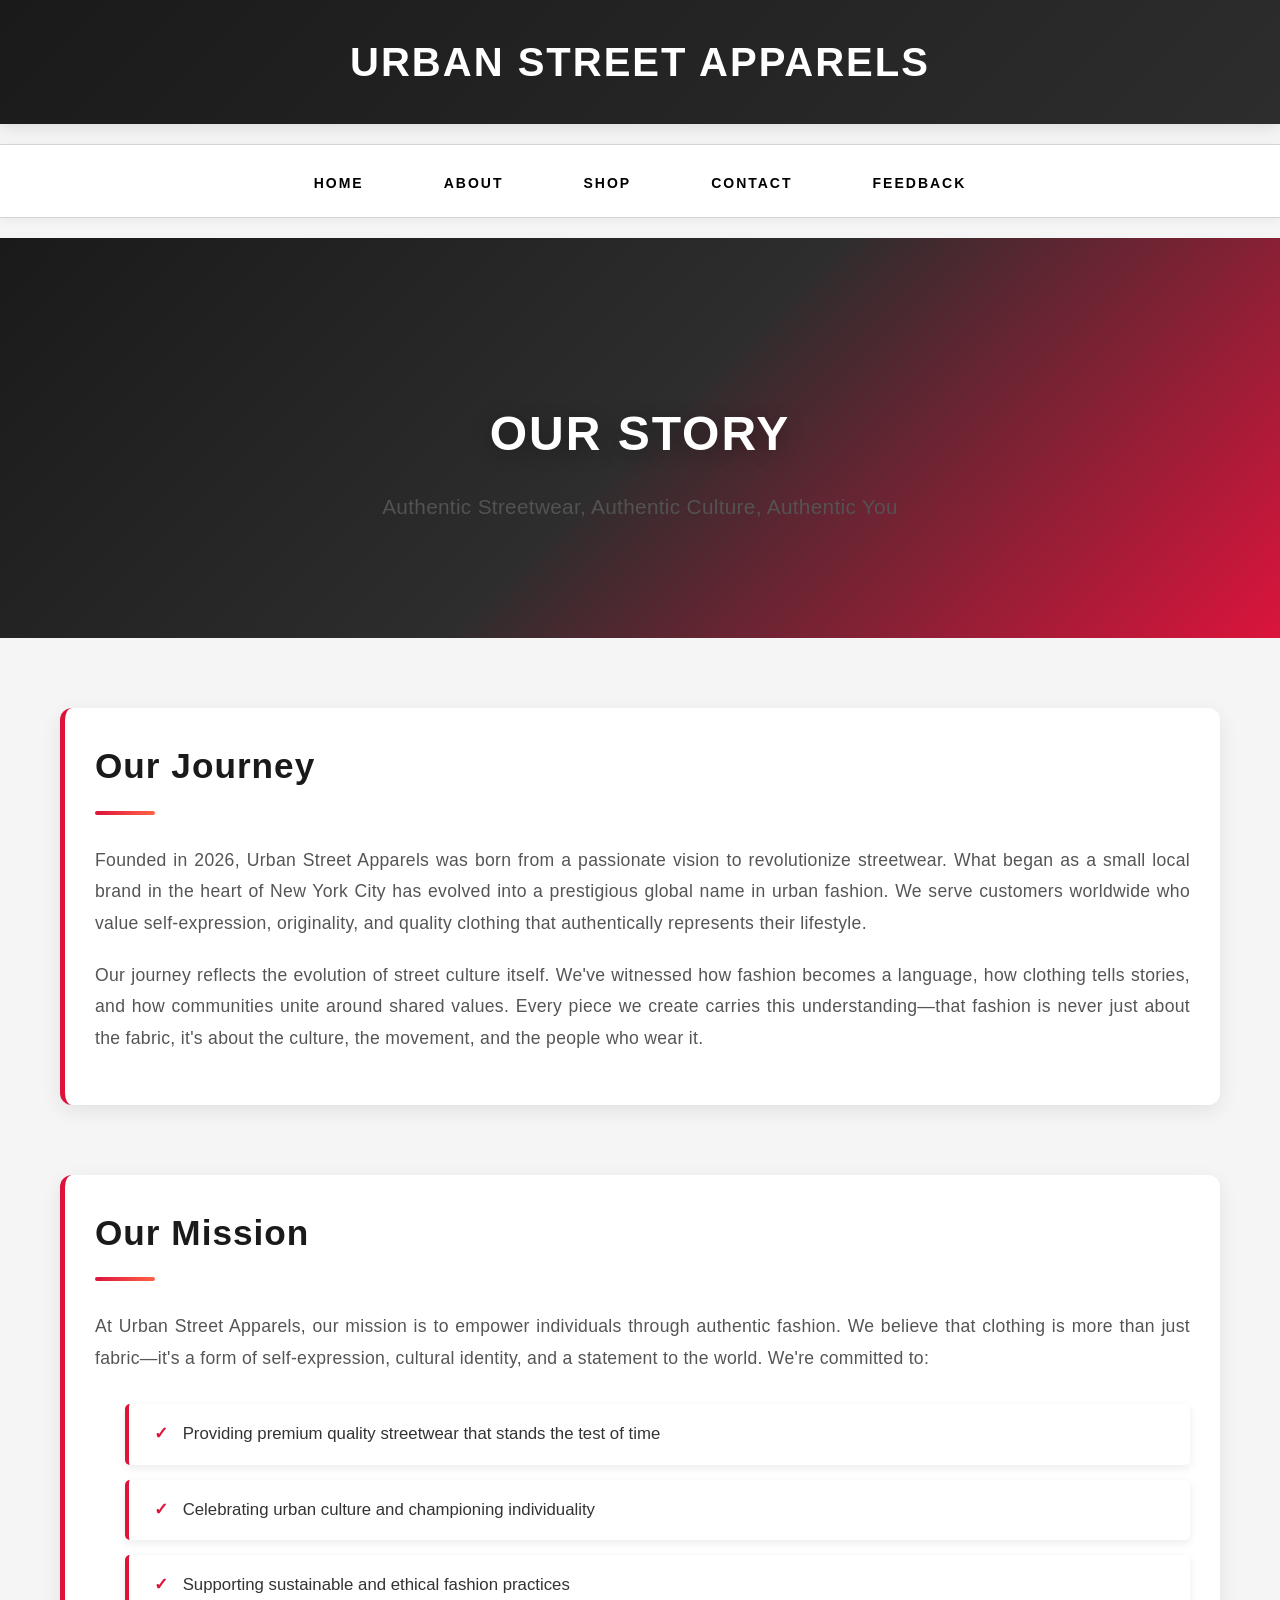
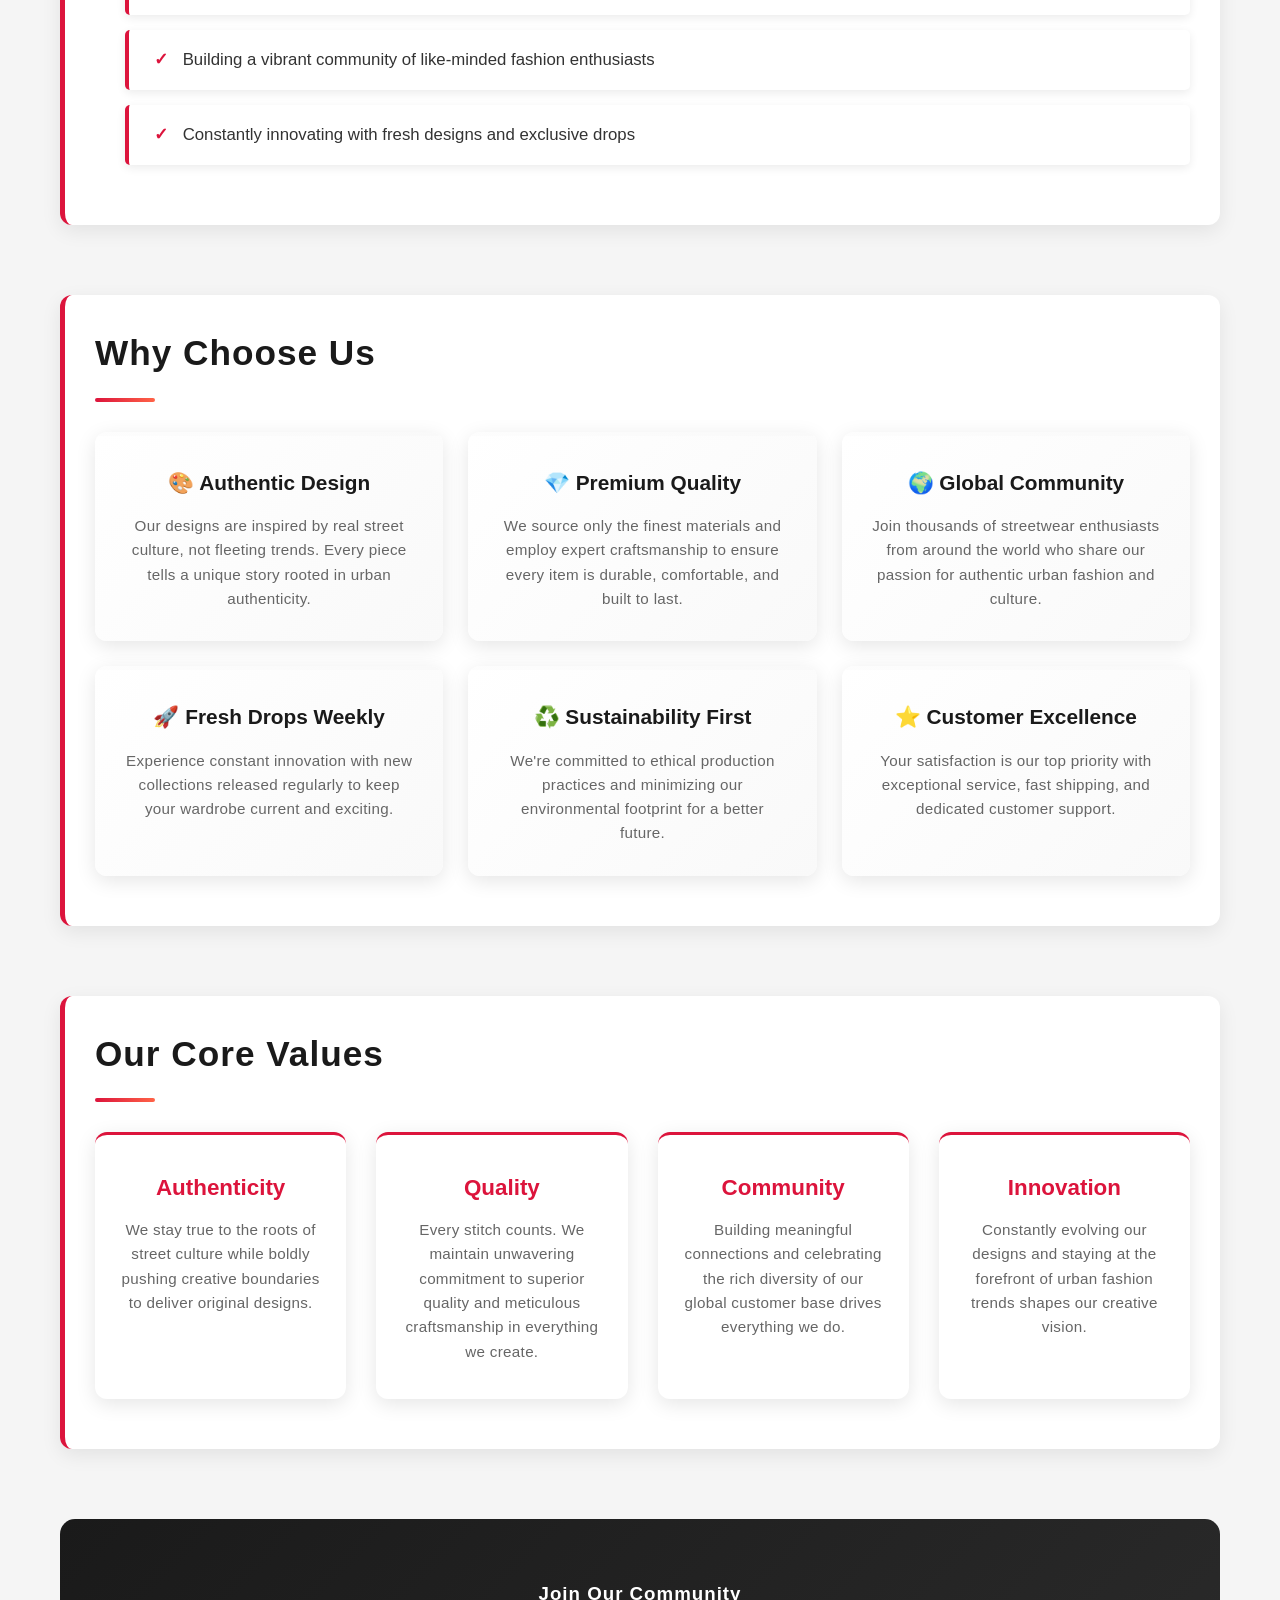
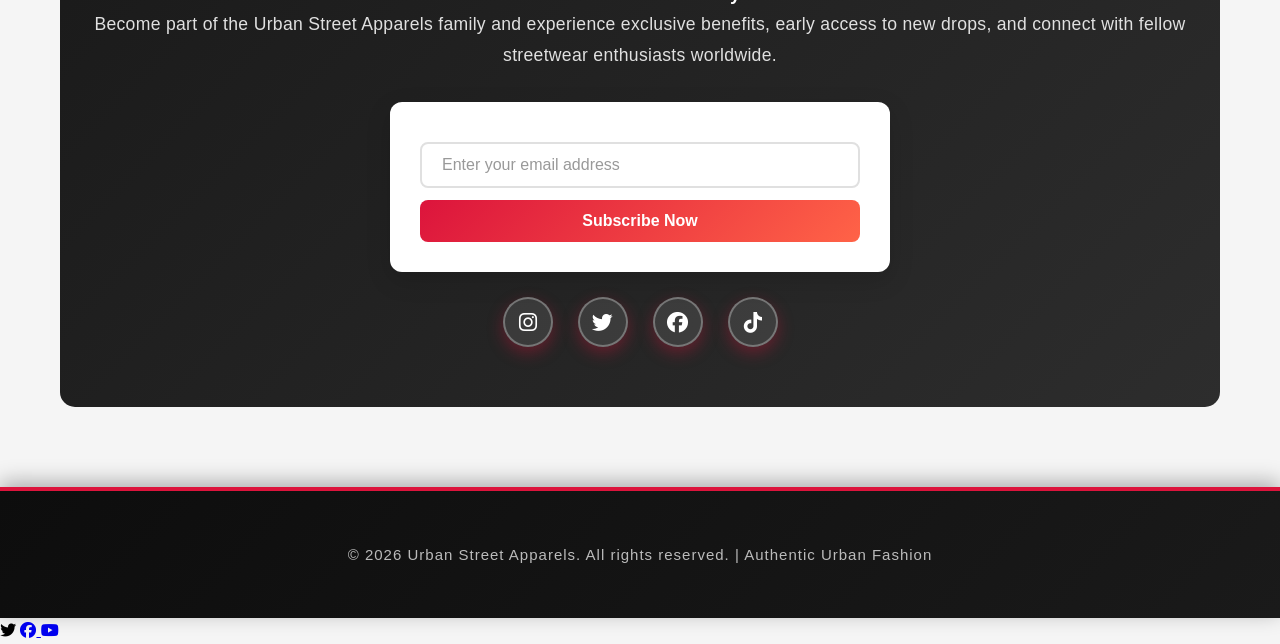
==== about.html @ 316df754 "Update website files" ====
<!DOCTYPE html>
<html>
  <head>
    <meta charset="UTF-8">
    <meta name="viewport" content="width=device-width, initial-scale=1.0">
    <title>About Urban Street Apparels | Our Story & Mission</title>
    <link rel="stylesheet" href="style.css">
    <link rel="stylesheet" href="https://cdnjs.cloudflare.com/ajax/libs/font-awesome/6.4.0/css/all.min.css">
    <link href="https://fonts.googleapis.com/css2?family=Poppins:wght@300;400;600;700;800;900&display=swap" rel="stylesheet">
    <style>
      /* About Page Specific Styles */
      .about-hero {
        background: linear-gradient(135deg, #1a1a1a 0%, #2d2d2d 50%, #dc143c 100%);
        color: white;
        padding: 80px 20px;
        text-align: center;
        min-height: 400px;
        display: flex;
        align-items: center;
        justify-content: center;
      }

      .about-hero h2 {
        font-size: 3em;
        font-weight: 900;
        letter-spacing: 2px;
        margin-bottom: 15px;
        text-shadow: 0 4px 20px rgba(0, 0, 0, 0.3);
      }

      .about-hero p {
        font-size: 1.3em;
        opacity: 0.95;
        max-width: 600px;
        margin: 0 auto;
        font-weight: 300;
      }

      .about-container {
        max-width: 1200px;
        margin: 0 auto;
        padding: 0 20px;
      }

      .about-section {
        margin: 70px 0;
      }

      .about-section h3 {
        font-size: 2.2em;
        font-weight: 800;
        color: #1a1a1a;
        margin-bottom: 30px;
        position: relative;
        padding-bottom: 20px;
      }

      .about-section h3::after {
        content: '';
        position: absolute;
        bottom: 0;
        left: 0;
        width: 60px;
        height: 4px;
        background: linear-gradient(90deg, #dc143c, #ff6347);
        border-radius: 2px;
      }

      .about-section > p {
        font-size: 1.1em;
        color: #555;
        line-height: 1.8;
        margin-bottom: 20px;
        text-align: justify;
      }

      .mission-list {
        list-style: none;
        padding: 0;
        margin: 30px 0;
      }

      .mission-list li {
        background: white;
        padding: 15px 25px;
        margin-bottom: 15px;
        border-left: 4px solid #dc143c;
        border-radius: 5px;
        font-size: 1.05em;
        color: #333;
        box-shadow: 0 3px 10px rgba(0, 0, 0, 0.08);
        transition: all 0.3s ease;
      }

      .mission-list li:hover {
        transform: translateX(10px);
        box-shadow: 0 5px 15px rgba(220, 20, 60, 0.2);
      }

      .mission-list li::before {
        content: '✓ ';
        color: #dc143c;
        font-weight: 800;
        margin-right: 10px;
      }

      .why-choose-grid {
        display: grid;
        grid-template-columns: repeat(auto-fit, minmax(300px, 1fr));
        gap: 25px;
        margin-top: 30px;
      }

      .why-choose-item {
        background: linear-gradient(135deg, #ffffff, #f9f9f9);
        padding: 30px;
        border-radius: 12px;
        box-shadow: 0 5px 20px rgba(0, 0, 0, 0.1);
        text-align: center;
        transition: all 0.3s ease;
        border-top: 4px solid transparent;
      }

      .why-choose-item:hover {
        transform: translateY(-8px);
        box-shadow: 0 12px 30px rgba(220, 20, 60, 0.2);
        border-top-color: #dc143c;
      }

      .why-choose-item h4 {
        font-size: 1.3em;
        color: #1a1a1a;
        margin-bottom: 15px;
        font-weight: 700;
      }

      .why-choose-item p {
        color: #666;
        font-size: 0.95em;
        line-height: 1.6;
      }

      .values-container {
        display: grid;
        grid-template-columns: repeat(auto-fit, minmax(250px, 1fr));
        gap: 30px;
        margin-top: 30px;
      }

      .value-item {
        background: white;
        padding: 35px 25px;
        border-radius: 12px;
        box-shadow: 0 5px 20px rgba(0, 0, 0, 0.1);
        text-align: center;
        transition: all 0.3s ease;
        position: relative;
        overflow: hidden;
      }

      .value-item::before {
        content: '';
        position: absolute;
        top: 0;
        left: 0;
        right: 0;
        height: 4px;
        background: linear-gradient(90deg, #dc143c, #ff6347);
        transform: translateX(-100%);
        transition: transform 0.3s ease;
      }

      .value-item:hover::before {
        transform: translateX(0);
      }

      .value-item:hover {
        transform: translateY(-5px);
        box-shadow: 0 10px 30px rgba(220, 20, 60, 0.15);
      }

      .value-item h4 {
        font-size: 1.4em;
        color: #dc143c;
        margin-bottom: 12px;
        font-weight: 800;
      }

      .value-item p {
        color: #666;
        font-size: 0.95em;
        line-height: 1.6;
      }

      .community-section {
        background: linear-gradient(135deg, #1a1a1a 0%, #2d2d2d 100%);
        color: white;
        padding: 60px 30px;
        border-radius: 15px;
        text-align: center;
        margin-top: 60px;
      }

      .community-section h3 {
        color: white;
        border-bottom: none;
        padding-bottom: 0;
      }

      .community-section h3::after {
        background: linear-gradient(90deg, #ff6347, #dc143c);
      }

      .community-section p {
        color: #e0e0e0;
        font-size: 1.1em;
        margin-bottom: 30px;
      }

      .social-icons {
        display: flex;
        justify-content: center;
        gap: 25px;
        flex-wrap: wrap;
      }

      .social-icons a {
        width: 50px;
        height: 50px;
        background: rgba(255, 255, 255, 0.1);
        border: 2px solid rgba(255, 255, 255, 0.3);
        border-radius: 50%;
        display: flex;
        align-items: center;
        justify-content: center;
        color: white;
        font-size: 1.3em;
        transition: all 0.3s ease;
      }

      .social-icons a:hover {
        background: #dc143c;
        border-color: #dc143c;
        transform: translateY(-5px);
        box-shadow: 0 8px 20px rgba(220, 20, 60, 0.4);
      }

      .newsletter-box {
        background: white;
        padding: 30px;
        border-radius: 12px;
        max-width: 500px;
        margin: 30px auto 0;
        box-shadow: 0 8px 25px rgba(0, 0, 0, 0.15);
      }

      .newsletter-box input {
        width: 100%;
        padding: 12px 20px;
        border: 2px solid #e0e0e0;
        border-radius: 8px;
        font-size: 1em;
        margin-bottom: 12px;
        transition: all 0.3s ease;
      }

      .newsletter-box input:focus {
        outline: none;
        border-color: #dc143c;
        box-shadow: 0 0 10px rgba(220, 20, 60, 0.2);
      }

      .newsletter-box button {
        width: 100%;
        background: linear-gradient(135deg, #dc143c, #ff6347);
        color: white;
        padding: 12px 20px;
        border: none;
        border-radius: 8px;
        font-weight: 700;
        cursor: pointer;
        transition: all 0.3s ease;
        font-size: 1em;
      }

      .newsletter-box button:hover {
        transform: translateY(-2px);
        box-shadow: 0 6px 15px rgba(220, 20, 60, 0.3);
      }

      @media (max-width: 768px) {
        .about-hero h2 {
          font-size: 2em;
        }

        .about-section h3 {
          font-size: 1.6em;
        }

        .why-choose-grid {
          grid-template-columns: 1fr;
        }

        .values-container {
          grid-template-columns: 1fr;
        }
      }
    </style>
  </head>
  <body> 
    <h1 class="logo">URBAN STREET APPARELS</h1>
    <nav>
      <a href="index.html">Home</a>
      <a href="about.html">About</a>
      <a href="shop.html">Shop</a>
      <a href="contact.html">Contact</a>
      <a href="feedback.html">Feedback</a>
    </nav>
  
    <!-- Hero Section -->
    <div class="about-hero">
      <div>
        <h2>OUR STORY</h2>
        <p>Authentic Streetwear, Authentic Culture, Authentic You</p>
      </div>
    </div>

    <div class="about-container">
      
      <!-- Story Section -->
      <div class="about-section">
        <h3>Our Journey</h3>
        <p>Founded in 2026, Urban Street Apparels was born from a passionate vision to revolutionize streetwear. What began as a small local brand in the heart of New York City has evolved into a prestigious global name in urban fashion. We serve customers worldwide who value self-expression, originality, and quality clothing that authentically represents their lifestyle.</p>
        <p>Our journey reflects the evolution of street culture itself. We've witnessed how fashion becomes a language, how clothing tells stories, and how communities unite around shared values. Every piece we create carries this understanding—that fashion is never just about the fabric, it's about the culture, the movement, and the people who wear it.</p>
      </div>

      <!-- Mission Section -->
      <div class="about-section">
        <h3>Our Mission</h3>
        <p>At Urban Street Apparels, our mission is to empower individuals through authentic fashion. We believe that clothing is more than just fabric—it's a form of self-expression, cultural identity, and a statement to the world. We're committed to:</p>
        <ul class="mission-list">
          <li>Providing premium quality streetwear that stands the test of time</li>
          <li>Celebrating urban culture and championing individuality</li>
          <li>Supporting sustainable and ethical fashion practices</li>
          <li>Building a vibrant community of like-minded fashion enthusiasts</li>
          <li>Constantly innovating with fresh designs and exclusive drops</li>
        </ul>
      </div>

      <!-- Why Choose Us Section -->
      <div class="about-section">
        <h3>Why Choose Us</h3>
        <div class="why-choose-grid">
          <div class="why-choose-item">
            <h4>🎨 Authentic Design</h4>
            <p>Our designs are inspired by real street culture, not fleeting trends. Every piece tells a unique story rooted in urban authenticity.</p>
          </div>
          <div class="why-choose-item">
            <h4>💎 Premium Quality</h4>
            <p>We source only the finest materials and employ expert craftsmanship to ensure every item is durable, comfortable, and built to last.</p>
          </div>
          <div class="why-choose-item">
            <h4>🌍 Global Community</h4>
            <p>Join thousands of streetwear enthusiasts from around the world who share our passion for authentic urban fashion and culture.</p>
          </div>
          <div class="why-choose-item">
            <h4>🚀 Fresh Drops Weekly</h4>
            <p>Experience constant innovation with new collections released regularly to keep your wardrobe current and exciting.</p>
          </div>
          <div class="why-choose-item">
            <h4>♻️ Sustainability First</h4>
            <p>We're committed to ethical production practices and minimizing our environmental footprint for a better future.</p>
          </div>
          <div class="why-choose-item">
            <h4>⭐ Customer Excellence</h4>
            <p>Your satisfaction is our top priority with exceptional service, fast shipping, and dedicated customer support.</p>
          </div>
        </div>
      </div>

      <!-- Values Section -->
      <div class="about-section">
        <h3>Our Core Values</h3>
        <div class="values-container">
          <div class="value-item">
            <h4>Authenticity</h4>
            <p>We stay true to the roots of street culture while boldly pushing creative boundaries to deliver original designs.</p>
          </div>
          <div class="value-item">
            <h4>Quality</h4>
            <p>Every stitch counts. We maintain unwavering commitment to superior quality and meticulous craftsmanship in everything we create.</p>
          </div>
          <div class="value-item">
            <h4>Community</h4>
            <p>Building meaningful connections and celebrating the rich diversity of our global customer base drives everything we do.</p>
          </div>
          <div class="value-item">
            <h4>Innovation</h4>
            <p>Constantly evolving our designs and staying at the forefront of urban fashion trends shapes our creative vision.</p>
          </div>
        </div>
      </div>

      <!-- Community Section -->
      <div class="community-section">
        <h3>Join Our Community</h3>
        <p>Become part of the Urban Street Apparels family and experience exclusive benefits, early access to new drops, and connect with fellow streetwear enthusiasts worldwide.</p>
        
        <div class="newsletter-box">
          <input type="email" placeholder="Enter your email address" required>
          <button type="submit">Subscribe Now</button>
        </div>

        <div class="social-icons">
          <a href="https://www.instagram.com/urbanstreetapparels_bw" target="_blank" title="Instagram">
            <i class="fab fa-instagram"></i>
          </a>
          <a href="https://www.twitter.com/urbanstreetapparels_bw" target="_blank" title="Twitter">
            <i class="fab fa-twitter"></i>
          </a>
          <a href="https://www.facebook.com/urbanstreetapparels_bw" target="_blank" title="Facebook">
            <i class="fab fa-facebook"></i>
          </a>
          <a href="https://www.tiktok.com/@urbanstreetapparels_bw" target="_blank" title="TikTok">
            <i class="fab fa-tiktok"></i>
          </a>
        </div>
      </div>

    </div>

    <footer>
      <p>&copy; 2026 Urban Street Apparels. All rights reserved. | Authentic Urban Fashion</p>
    </footer>
  </body>
          <i class="fab fa-twitter"></i>
        </a>
        <a href="https://www.facebook.com/urbanstreetapparels.bw" target="_blank" title="Facebook">
          <i class="fab fa-facebook"></i>
        </a>
        <a href="https://www.youtube.com/@urbanstreetapparels" target="_blank" title="YouTube">
          <i class="fab fa-youtube"></i>
        </a>
      </div>
    </div>
  </div>

  </body>  
</html>
---- style.css ----
/* ==================== GLOBAL STYLES ==================== */
* {
    margin: 0;
    padding: 0;
    box-sizing: border-box;
}

html {
    scroll-behavior: smooth;
}

:root {
    --primary-color: #1a1a1a;
    --accent-color: #dc143c;
    --accent-light: #ff6347;
    --text-color: #333;
    --light-bg: #f9f9f9;
    --border-color: #e0e0e0;
}

body {
    font-family: 'Poppins', 'Segoe UI', Tahoma, Geneva, Verdana, sans-serif;
    margin: 0;
    padding: 0;
    background: var(--light-bg);
    color: var(--text-color);
    line-height: 1.6;
}

/* ==================== HEADER & NAVIGATION ==================== */
h1.logo {
    background: linear-gradient(135deg, #1a1a1a, #2d2d2d);
    color: white;
    padding: 30px 20px;
    margin: 0;
    font-size: 2.5em;
    font-weight: 800;
    letter-spacing: 2px;
    text-align: center;
    box-shadow: 0 4px 15px rgba(0, 0, 0, 0.1);
}

h1.logo span.top-line,
h1.logo span.bottom-line {
    display: block;
    line-height: 1.2;
}

nav {
    background: white;
    padding: 15px 0;
    position: sticky;
    top: 0;
    z-index: 100;
    box-shadow: 0 2px 10px rgba(0, 0, 0, 0.08);
    display: flex;
    justify-content: center;
    flex-wrap: wrap;
    gap: 0;
}

nav a {
    padding: 12px 20px;
    text-decoration: none;
    color: var(--text-color);
    font-weight: 600;
    transition: all 0.3s ease;
    border-bottom: 3px solid transparent;
    font-size: 0.95em;
}

nav a:hover {
    color: var(--accent-color);
    border-bottom: 3px solid var(--accent-color);
}

/* ==================== HERO SECTION ==================== */
section.hero {
    background: linear-gradient(135deg, #1a1a1a 0%, #2d2d2d 50%, #dc143c 100%);
    color: white;
    padding: 100px 20px;
    text-align: center;
    min-height: 500px;
    display: flex;
    align-items: center;
    justify-content: center;
}

.hero-content {
    max-width: 800px;
}

.hero-title {
    font-size: 3.5em;
    font-weight: 900;
    margin-bottom: 20px;
    text-shadow: 0 4px 20px rgba(0, 0, 0, 0.3);
    letter-spacing: 1px;
}

.hero-subtitle {
    font-size: 1.5em;
    margin-bottom: 40px;
    opacity: 0.95;
    font-weight: 300;
}

.hero-btn {
    background: white;
    color: var(--accent-color);
    padding: 15px 40px;
    border: none;
    border-radius: 50px;
    font-weight: 800;
    font-size: 1.1em;
    cursor: pointer;
    transition: all 0.3s ease;
    text-decoration: none;
    display: inline-block;
    box-shadow: 0 6px 25px rgba(0, 0, 0, 0.2);
}

.hero-btn:hover {
    transform: translateY(-3px);
    box-shadow: 0 10px 35px rgba(0, 0, 0, 0.3);
}

/* ==================== SECTION STYLING ==================== */
.section-title {
    font-size: 2.5em;
    font-weight: 800;
    text-align: center;
    margin: 60px 20px 40px 20px;
    color: var(--primary-color);
    letter-spacing: 1px;
    position: relative;
    padding-bottom: 20px;
}

.section-title::after {
    content: '';
    position: absolute;
    bottom: 0;
    left: 50%;
    transform: translateX(-50%);
    width: 80px;
    height: 4px;
    background: linear-gradient(90deg, var(--accent-color), var(--accent-light));
    border-radius: 2px;
}

/* ==================== PRODUCT GRID ==================== */
.product-grid {
    display: flex;
    flex-wrap: wrap;
    justify-content: center;
    gap: 25px;
    padding: 30px 20px;
    max-width: 1400px;
    margin: 0 auto;
}

.product-card {
    width: 250px;
    background: white;
    border-radius: 15px;
    box-shadow: 0 5px 20px rgba(0, 0, 0, 0.1);
    overflow: hidden;
    transition: all 0.4s ease;
    display: flex;
    flex-direction: column;
}

.product-card:hover {
    transform: translateY(-10px);
    box-shadow: 0 15px 40px rgba(220, 20, 60, 0.2);
}

.product-image-box {
    background: linear-gradient(135deg, #f0f0f0, #e8e8e8);
    height: 250px;
    display: flex;
    align-items: center;
    justify-content: center;
    font-weight: 600;
    color: #999;
    position: relative;
    overflow: hidden;
}

.product-image-box::before {
    content: '';
    position: absolute;
    top: 0;
    left: -100%;
    width: 100%;
    height: 100%;
    background: linear-gradient(90deg, transparent, rgba(255, 255, 255, 0.3), transparent);
    transition: left 0.5s ease;
}

.product-card:hover .product-image-box::before {
    left: 100%;
}

.product-image {
    width: 100%;
    height: 250px;
    overflow: hidden;
}

.product-image img {
    width: 100%;
    height: 100%;
    object-fit: cover;
    transition: transform 0.3s ease;
}

.product-card:hover .product-image img {
    transform: scale(1.1);
}

.product-info {
    padding: 20px;
    flex-grow: 1;
    display: flex;
    flex-direction: column;
}

.product-name {
    font-weight: 700;
    font-size: 1.1em;
    margin-bottom: 10px;
    color: var(--primary-color);
}

.product-price {
    font-size: 1.5em !important;
    font-weight: 800;
    color: var(--accent-color);
    margin: 10px 0 !important;
}

.shop-btn {
    background: linear-gradient(135deg, var(--accent-color), var(--accent-light));
    color: white;
    padding: 12px 20px;
    border: none;
    border-radius: 8px;
    cursor: pointer;
    font-weight: 700;
    transition: all 0.3s ease;
    box-shadow: 0 4px 12px rgba(220, 20, 60, 0.3);
    margin-top: auto;
    font-size: 0.95em;
}

.shop-btn:hover {
    transform: scale(1.05);
    box-shadow: 0 6px 18px rgba(220, 20, 60, 0.5);
    background: linear-gradient(135deg, var(--accent-light), var(--accent-color));
}

/* ==================== FEATURED ITEMS ==================== */
.featured-item {
    transition: all 0.4s ease;
}

/* ==================== INFO SECTION ==================== */
.info-section {
    display: grid;
    grid-template-columns: repeat(auto-fit, minmax(280px, 1fr));
    gap: 30px;
    padding: 60px 20px;
    max-width: 1200px;
    margin: 0 auto;
}

.info-box {
    background: white;
    padding: 40px 30px;
    border-radius: 12px;
    text-align: center;
    box-shadow: 0 5px 20px rgba(0, 0, 0, 0.08);
    transition: all 0.3s ease;
}

.info-box:hover {
    transform: translateY(-5px);
    box-shadow: 0 10px 30px rgba(220, 20, 60, 0.15);
}

.info-box h3 {
    color: var(--accent-color);
    font-size: 1.3em;
    margin-bottom: 15px;
}

.info-box p {
    color: #666;
    font-size: 0.95em;
}

/* ==================== FOOTER ==================== */
footer {
    background: linear-gradient(135deg, #1a1a1a, #2d2d2d);
    color: white;
    text-align: center;
    padding: 30px 20px;
    margin-top: 60px;
    box-shadow: 0 -2px 10px rgba(0, 0, 0, 0.1);
}

footer p {
    margin: 0;
    font-weight: 500;
}

/* ==================== RESPONSIVE DESIGN ==================== */
@media (max-width: 768px) {
    h1.logo {
        font-size: 1.8em;
    }

    .hero-title {
        font-size: 2.2em;
    }

    .hero-subtitle {
        font-size: 1.1em;
    }

    .section-title {
        font-size: 1.8em;
    }

    .product-card {
        width: 100%;
        max-width: 250px;
    }

    nav a {
        padding: 10px 15px;
        font-size: 0.85em;
    }
}
    background-size: cover;
    background-position: center;
    background-attachment: fixed;
    background-repeat: no-repeat;
   
}

body.homepage::before {
    content: "";
    position: fixed;
    top: 0;
    left: 0;
    width: 100%;
    height: 80%;
    background: rgba(0, 0, 0, 0.5);
    z-index: -1;
}


body:not(.homepage) {
    background-color: whitesmoke;
    color: black;
}

body {
    font-family: 'Helvetica Neue', Helvetica, Arial, sans-serif;
    line-height: 1.6;
}


.logo {
    text-align: center;
    font-size: 50px;
    letter-spacing: 4px;
    padding: 30px 0 10px 0;
    font-weight: 700;
    transition: all 0.4s ease;
}

.logo:hover {
    transform: scale(1.03);
}

.logo .top-line {
    display: block;
    font-size: 52px;
    letter-spacing: 6px;
    font-weight: 800;
    color: darkred;
    text-shadow: 0 0 5px red, 0 0 10px darkred;
}

.logo .bottom-line {
    display: block;
    font-size: 52px;
    letter-spacing: 6px;
    font-weight: 800;
    color: darkred;
    margin-top: 5px;
}


body.homepage .logo .top-line {
    color: #ffcccc;
    text-shadow: 2px 2px 8px black;
}

body.homepage .logo .bottom-line {
    color: #ffcccc;
    text-shadow: 2px 2px 8px black;
}


nav {
    text-align: center;
    margin: 20px 0;
    padding: 15px 0;
    border-top: 1px solid lightgray;
    border-bottom: 1px solid lightgray;
    background-color: white;
    box-shadow: 0 2px 10px rgba(0,0,0,0.05);
}

nav a {
    color: black;
    margin: 0 20px;
    text-decoration: none;
    font-weight: 700;
    text-transform: uppercase;
    font-size: 14px;
    letter-spacing: 2px;
    transition: all 0.4s ease;
    position: relative;
    padding-bottom: 5px;
}

nav a::after {
    content: '';
    position: absolute;
    bottom: -5px;
    left: 50%;
    width: 0;
    height: 2px;
    background: linear-gradient(135deg, #dc143c, #ff6347);
    transition: all 0.4s ease;
    transform: translateX(-50%);
}

nav a:hover::after {
    width: 100%;
}

nav a:hover {
    color: #dc143c;
    transform: translateY(-2px);
}

/* Homepage navigation */
body.homepage nav {
    background: rgba(0, 0, 0, 0.7);
    border-top: 1px solid rgba(255,255,255,0.2);
    border-bottom: 1px solid rgba(255,255,255,0.2);
    backdrop-filter: blur(5px);
}

body.homepage nav a {
    color: white;
}

body.homepage nav a::after {
    background: linear-gradient(135deg, #ff6347, #dc143c);
}

body.homepage nav a:hover {
    color: #ff6347;
}

/* Hero Section */
.hero {
    position: relative;
    margin-bottom: 40px;
    padding: 100px 20px;
    background: linear-gradient(135deg, #0d0d0d 0%, #2d2d2d 100%);
    text-align: center;
    overflow: hidden;
}

.hero::before {
    content: "";
    position: absolute;
    top: 0;
    left: 0;
    right: 0;
    bottom: 0;
    background: radial-gradient(circle at 20% 50%, rgba(220, 20, 60, 0.2) 0%, transparent 50%);
    pointer-events: none;
}

.hero::after {
    content: "";
    position: absolute;
    top: 0;
    right: 0;
    width: 300px;
    height: 300px;
    background: radial-gradient(circle, rgba(255, 99, 71, 0.1) 0%, transparent 70%);
    border-radius: 50%;
    pointer-events: none;
}

.hero-content {
    position: relative;
    z-index: 1;
    animation: slideUp 0.8s ease-out, fadeIn 0.8s ease-out;
}

@keyframes slideUp {
    from {
        opacity: 0;
        transform: translateY(40px);
    }
    to {
        opacity: 1;
        transform: translateY(0);
    }
}

@keyframes fadeIn {
    from {
        opacity: 0;
    }
    to {
        opacity: 1;
    }
}

.hero-title {
    font-size: 56px;
    font-weight: 900;
    color: #fff;
    letter-spacing: 3px;
    margin: 0 0 20px 0;
    text-shadow: 2px 2px 12px rgba(0,0,0,0.6);
    line-height: 1.2;
}

.hero-subtitle {
    font-size: 22px;
    color: #ddd;
    margin: 0 0 35px 0;
    letter-spacing: 1.5px;
    font-weight: 300;
    text-shadow: 1px 1px 6px rgba(0,0,0,0.5);
}

.hero-btn {
    display: inline-block;
    background: linear-gradient(135deg, #dc143c, #ff6347);
    color: white;
    padding: 16px 50px;
    text-decoration: none;
    font-weight: bold;
    border-radius: 50px;
    transition: all 0.4s cubic-bezier(0.34, 1.56, 0.64, 1);
    letter-spacing: 2px;
    font-size: 16px;
    box-shadow: 0 10px 30px rgba(220, 20, 60, 0.4);
    text-transform: uppercase;
    border: 2px solid transparent;
}

.hero-btn:hover {
    transform: translateY(-4px) scale(1.05);
    box-shadow: 0 15px 45px rgba(220, 20, 60, 0.6);
    background: linear-gradient(135deg, #ff6347, #dc143c);
    border-color: rgba(255,255,255,0.3);
}

/* Product Grid */
.grid {
    display: grid;
    grid-template-columns: repeat(auto-fit, minmax(250px, 1fr));
    gap: 25px;
    padding: 30px;
    max-width: 1200px;
    margin: 0 auto;
}

.grid img {
    width: 100%;
    height: 300px;
    object-fit: cover;
    transition: all 0.4s cubic-bezier(0.34, 1.56, 0.64, 1);
    border-radius: 12px;
    box-shadow: 0 8px 20px rgba(0,0,0,0.15);
}

.grid img:hover {
    transform: scale(1.08) rotate(1deg);
    box-shadow: 0 15px 35px rgba(220, 20, 60, 0.25);
}

/* Product Showcase */
.product-showcase {
    display: grid;
    grid-template-columns: repeat(auto-fit, minmax(240px, 1fr));
    gap: 35px;
    padding: 60px 25px;
    max-width: 1200px;
    margin: 0 auto;
}

.featured-item {
    background: white;
    border-radius: 16px;
    overflow: hidden;
    box-shadow: 0 10px 30px rgba(0,0,0,0.1);
    transition: all 0.4s cubic-bezier(0.34, 1.56, 0.64, 1);
    text-align: center;
    border: 2px solid transparent;
}

.featured-item:hover {
    transform: translateY(-15px) scale(1.02);
    box-shadow: 0 20px 50px rgba(220, 20, 60, 0.3);
    border-color: #dc143c;
}

.product-image-box {
    background: linear-gradient(135deg, #2d2d2d 0%, #1a1a1a 100%);
    height: 220px;
    display: flex;
    align-items: center;
    justify-content: center;
    color: #fff;
    font-weight: bold;
    font-size: 16px;
    letter-spacing: 1.5px;
    position: relative;
    overflow: hidden;
}

.product-image-box::before {
    content: "";
    position: absolute;
    top: 0;
    left: -100%;
    width: 100%;
    height: 100%;
    background: linear-gradient(90deg, transparent, rgba(255,255,255,0.1), transparent);
    transition: left 0.5s ease;
}

.featured-item:hover .product-image-box::before {
    left: 100%;
}

.featured-item h3 {
    margin: 18px 15px 12px 15px;
    font-size: 19px;
    color: #333;
    font-weight: 800;
    letter-spacing: 0.5px;
}

.product-price 
{
    color: #dc143c;
    font-size: 28px;
    font-weight: bold;
    margin: 12px 15px 20px 15px;
    padding-bottom: 18px;
}

/* Headers */
h2 {
    text-align: center;
    font-size: 38px;
    margin: 45px 0 25px 0;
    letter-spacing: 2.5px;
    font-weight: 900;
}

h3 {
    font-weight: 800;
    letter-spacing: 1px;
}

body.homepage h2,
body.homepage .section-title {
    color: white;
    text-shadow: 3px 3px 8px rgba(0,0,0,0.7);
}

/* Info Section */
.info-section {
    display: grid;
    grid-template-columns: repeat(auto-fit, minmax(250px, 1fr));
    gap: 30px;
    padding: 70px 25px;
    max-width: 1200px;
    margin: 40px auto;
    background: linear-gradient(135deg, #f9f9f9 0%, #fff 100%);
    border-radius: 16px;
}

.info-box {
    text-align: center;
    padding: 35px;
    background: white;
    border-radius: 12px;
    box-shadow: 0 8px 20px rgba(0,0,0,0.08);
    transition: all 0.4s cubic-bezier(0.34, 1.56, 0.64, 1);
    border-top: 5px solid #dc143c;
    position: relative;
    overflow: hidden;
}

.info-box::before {
    content: "";
    position: absolute;
    top: 0;
    left: 0;
    right: 0;
    bottom: 0;
    background: linear-gradient(135deg, rgba(220, 20, 60, 0.05) 0%, transparent 100%);
    opacity: 0;
    transition: opacity 0.3s ease;
}

.info-box:hover {
    transform: translateY(-8px);
    box-shadow: 0 15px 35px rgba(220, 20, 60, 0.2);
}

.info-box:hover::before {
    opacity: 1;
}

.info-box h3 {
    font-size: 22px;
    color: #1a1a1a;
    margin-bottom: 12px;
    font-weight: 800;
    letter-spacing: 0.5px;
}

.info-box p {
    font-size: 15px;
    color: #555;
    margin: 0;
    line-height: 1.6;
}

/* Content Containers */
.about-text, .shop-text, .gallery-text, .contact-info {
    max-width: 900px;
    margin: 30px auto;
    padding: 30px;
    text-align: center;
    background: linear-gradient(135deg, #f5f5f5 0%, #fff 100%);
    border-radius: 12px;
    box-shadow: 0 6px 20px rgba(0,0,0,0.08);
    border-left: 5px solid #dc143c;
}

p {
    font-size: 18px;
    color: #555;
    line-height: 1.8;
    letter-spacing: 0.3px;
}

body.homepage hero.p 
{
    color: #ddd;
}

/* Form */
form {
    max-width: 600px;
    margin: 30px auto;
    padding: 40px;
    background: linear-gradient(135deg, #fff 0%, #f9f9f9 100%);
    border-radius: 15px;
    box-shadow: 0 10px 40px rgba(0,0,0,0.1);
    border: 2px solid #f0f0f0;
}

input, textarea, select {
    width: 100%;
    padding: 14px 16px;
    margin: 10px 0 20px 0;
    border: 2px solid #e0e0e0;
    border-radius: 8px;
    font-size: 16px;
    color: #333;
    background: white;
    transition: all 0.3s ease;
    font-family: inherit;
}

input:focus, textarea:focus, select:focus {
    outline: none;
    border-color: #dc143c;
    box-shadow: 0 0 0 3px rgba(220, 20, 60, 0.1);
    transform: translateY(-2px);
}

input::placeholder, textarea::placeholder {
    color: #999;
}

label {
    display: block;
    text-align: left;
    font-weight: 700;
    margin-bottom: 8px;
    color: #333;
    font-size: 14px;
    letter-spacing: 0.5px;
}

.form-group {
    margin-bottom: 20px;
}

/* Footer */
footer {
    text-align: center;
    padding: 50px 25px;
    background: linear-gradient(135deg, #0d0d0d 0%, #1a1a1a 100%);
    color: white;
    margin-top: 80px;
    border-top: 4px solid #dc143c;
    box-shadow: 0 -5px 20px rgba(0,0,0,0.3);
}

footer p {
    color: #bbb;
    font-size: 15px;
    letter-spacing: 1px;
    margin: 0;
    font-weight: 500;
}

body.homepage footer {
    background: linear-gradient(135deg, rgba(13, 13, 13, 0.95) 0%, rgba(26, 26, 26, 0.95) 100%);
}

/* Section Title */
.section-title {
    text-align: center;
    font-size: 42px;
    margin: 60px 0 40px;
    letter-spacing: 2.5px;
    font-weight: 900;
    position: relative;
    display: inline-block;
    width: 100%;
    padding: 20px 0;
    color: #1a1a1a;
}

.section-title::before {
    content: "";
    position: absolute;
    bottom: -15px;
    left: 50%;
    transform: translateX(-50%);
    width: 150px;
    height: 5px;
    background: linear-gradient(90deg, transparent, #dc143c, transparent);
    border-radius: 5px;
    animation: expandWidth 0.8s ease-out;
}

@keyframes expandWidth {
    from {
        width: 0;
    }
    to {
        width: 150px;
    }
}

body.homepage .section-title {
    color: white;
}

/* Fullscreen Hero (for other pages if needed) */
.hero-fullscreen {
    height: 100vh;
    background-size: cover;
    background-position: center;
    background-repeat: no-repeat;
    position: relative;
}

.hero-overlay {
    position: absolute;
    bottom: 20%;
    left: 10%;
    background: rgba(0,0,0,0.7);
    padding: 30px 50px;
    border-radius: 8px;
    text-align: center;
}

.hero-overlay h2 {
    color: white;
    font-size: 20px;
    margin: 15px 0;
}

.hero-overlay p {
    color: white;
    font-size: 20px;
    margin: 15px 0;
}

.hero-btn {
    display: inline-block;
    background: firebrick;
    color: white;
    padding: 12px 30px;
    text-decoration: none;
    font-weight: bold;
    border-radius: 4px;
    transition: background 0.3s;
}

.hero-btn:hover {
    background: black;
}

/* Social Media Icons */
.social-icons {
    display: flex;
    justify-content: center;
    gap: 25px;
    margin-top: 25px;
    flex-wrap: wrap;
}

.social-icons a {
    display: inline-flex;
    align-items: center;
    justify-content: center;
    width: 55px;
    height: 55px;
    border-radius: 50%;
    background: linear-gradient(135deg, #dc143c, #ff6347);
    color: white;
    font-size: 26px;
    text-decoration: none;
    transition: all 0.4s cubic-bezier(0.34, 1.56, 0.64, 1);
    box-shadow: 0 6px 16px rgba(220, 20, 60, 0.35);
    border: 2px solid transparent;
}

.social-icons a:hover {
    transform: translateY(-6px) scale(1.15) rotate(5deg);
    box-shadow: 0 12px 30px rgba(220, 20, 60, 0.5);
    background: linear-gradient(135deg, #ff6347, #dc143c);
    border-color: rgba(255,255,255,0.3);
}

.social-icons i {
    display: flex;
    align-items: center;
    justify-content: center;
}

/* Submit Buttons */
.contact-submit-btn, .feedback-submit-btn, .submit-btn, 
form button[type="submit"] {
    background: linear-gradient(135deg, #dc143c, #ff6347) !important;
    color: white !important;
    padding: 14px 40px !important;
    border: none !important;
    border-radius: 25px !important;
    font-size: 16px !important;
    font-weight: bold !important;
    cursor: pointer !important;
    transition: all 0.4s cubic-bezier(0.34, 1.56, 0.64, 1) !important;
    letter-spacing: 1px !important;
    text-transform: uppercase !important;
    box-shadow: 0 8px 20px rgba(220, 20, 60, 0.3) !important;
    display: inline-block !important;
    margin-top: 10px !important;
}

.contact-submit-btn:hover, .feedback-submit-btn:hover, .submit-btn:hover,
form button[type="submit"]:hover {
    transform: translateY(-4px) scale(1.05) !important;
    box-shadow: 0 12px 30px rgba(220, 20, 60, 0.5) !important;
    background: linear-gradient(135deg, #ff6347, #dc143c) !important;
}

/* About Page Enhancements */
.about-container, .contact-container, .feedback-container {
    max-width: 1000px;
    margin: 0 auto;
    padding: 40px 20px;
}

.about-section, .contact-info-section, .contact-form-section {
    margin: 40px 0;
    padding: 30px;
    background: white;
    border-radius: 12px;
    box-shadow: 0 6px 20px rgba(0,0,0,0.08);
    border-left: 5px solid #dc143c;
}

.about-section h3, .contact-info-section h3, .contact-form-section h3 {
    color: #1a1a1a;
    font-size: 24px;
    margin-bottom: 20px;
    font-weight: 800;
}

.about-section p {
    line-height: 1.8;
    margin-bottom: 15px;
}

.mission-list, .values-container, .why-choose-grid {
    margin: 20px 0;
}

.mission-list li {
    text-align: left;
    margin: 12px 0;
    margin-left: 30px;
    line-height: 1.8;
}

.why-choose-grid {
    display: grid;
    grid-template-columns: repeat(auto-fit, minmax(280px, 1fr));
    gap: 25px;
    margin-top: 25px;
}

.why-choose-item, .value-item, .benefit-item {
    background: linear-gradient(135deg, #f9f9f9 0%, #fff 100%);
    padding: 25px;
    border-radius: 10px;
    box-shadow: 0 4px 12px rgba(0,0,0,0.08);
    transition: all 0.4s cubic-bezier(0.34, 1.56, 0.64, 1);
    border-top: 3px solid #dc143c;
}

.why-choose-item:hover, .value-item:hover, .benefit-item:hover {
    transform: translateY(-8px);
    box-shadow: 0 10px 25px rgba(220, 20, 60, 0.15);
}

.why-choose-item h4, .value-item h4, .benefit-item span {
    color: #dc143c;
    font-size: 18px;
    margin-bottom: 10px;
    font-weight: 800;
}

.why-choose-item p, .value-item p, .benefit-item p {
    font-size: 15px;
    color: #555;
    line-height: 1.6;
    margin: 0;
}

.values-container {
    display: grid;
    grid-template-columns: repeat(auto-fit, minmax(250px, 1fr));
    gap: 25px;
}

.feedback-benefits {
    display: grid;
    grid-template-columns: repeat(auto-fit, minmax(250px, 1fr));
    gap: 20px;
    margin-top: 25px;
}

.benefit-item {
    display: flex;
    align-items: center;
    gap: 15px;
}

.benefit-icon {
    font-size: 28px;
    color: #dc143c;
    font-weight: bold;
    min-width: 40px;
}

/* Responsive */
@media (max-width: 768px) {
    .logo {
        font-size: 32px;
    }
    
    .logo .top-line {
        font-size: 36px;
    }
    
    .logo .bottom-line {
        font-size: 20px;
    }
    
    nav a {
        display: inline-block;
        margin: 5px 10px;
        font-size: 12px;
    }
    
    .hero-title {
        font-size: 36px;
        letter-spacing: 2px;
    }
    
    .hero-subtitle {
        font-size: 16px;
    }
    
    .product-showcase {
        grid-template-columns: repeat(2, 1fr);
        gap: 20px;
        padding: 30px 15px;
    }
    
    .info-section {
        grid-template-columns: 1fr;
        padding: 40px 15px;
    }
    
    h2 {
        font-size: 28px;
    }
    
    .grid {
        grid-template-columns: 1fr 1fr;
        gap: 10px;
    }
}

@media (max-width: 480px) {
    .hero {
        padding: 50px 15px;
    }
    
    .hero-title {
        font-size: 24px;
    }
    
    .hero-subtitle {
        font-size: 14px;
    }
    
    .hero-btn {
        padding: 12px 30px;
        font-size: 14px;
    }
    
    .product-showcase {
        grid-template-columns: 1fr;
        gap: 15px;
        padding: 20px 10px;
    }
    
    .info-section {
        grid-template-columns: 1fr;
        padding: 30px 10px;
    }
    
    .featured-item h3 {
        font-size: 16px;
    }
    
    .product-price {
        font-size: 20px;
        

    }
    
    .grid {
        grid-template-columns: 1fr;
    }

    .social-icons {
        gap: 15px;
    }

    .social-icons a {
        width: 45px;
        height: 45px;
        font-size: 20px;
    }
}
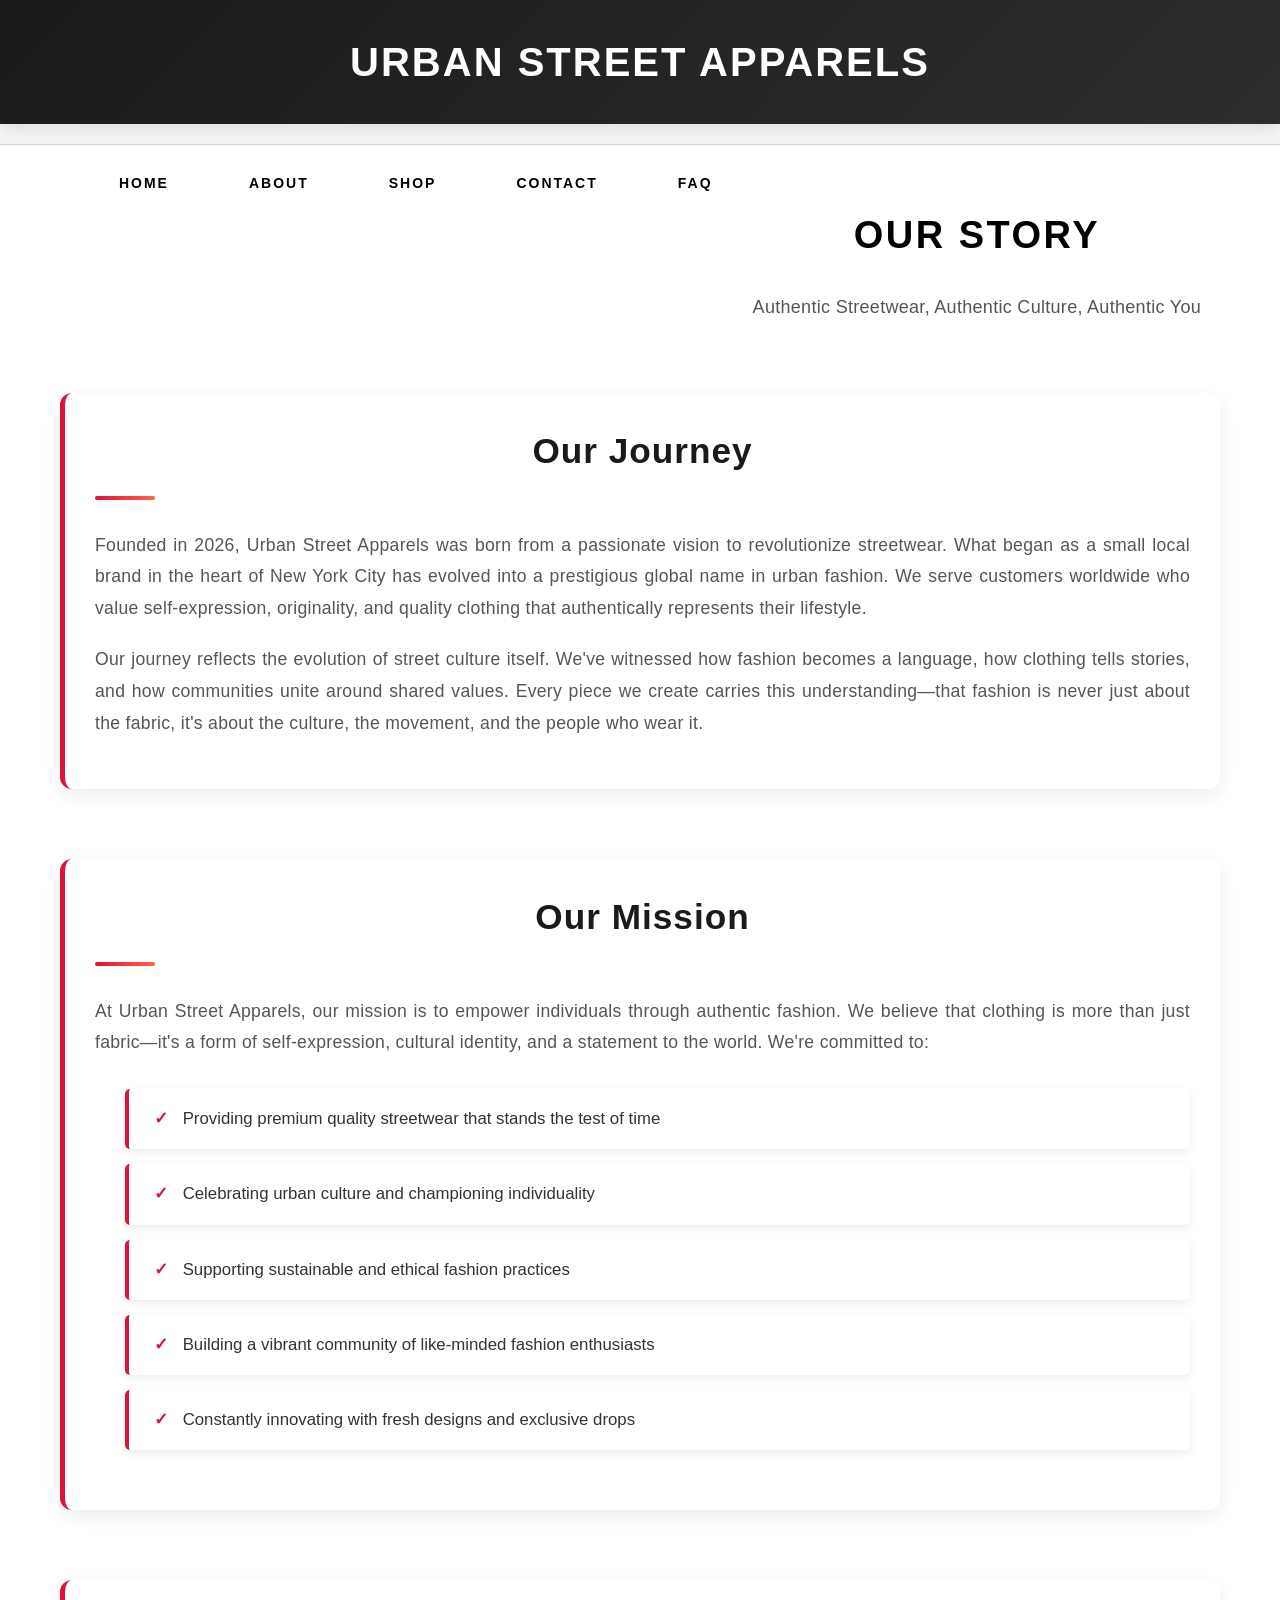
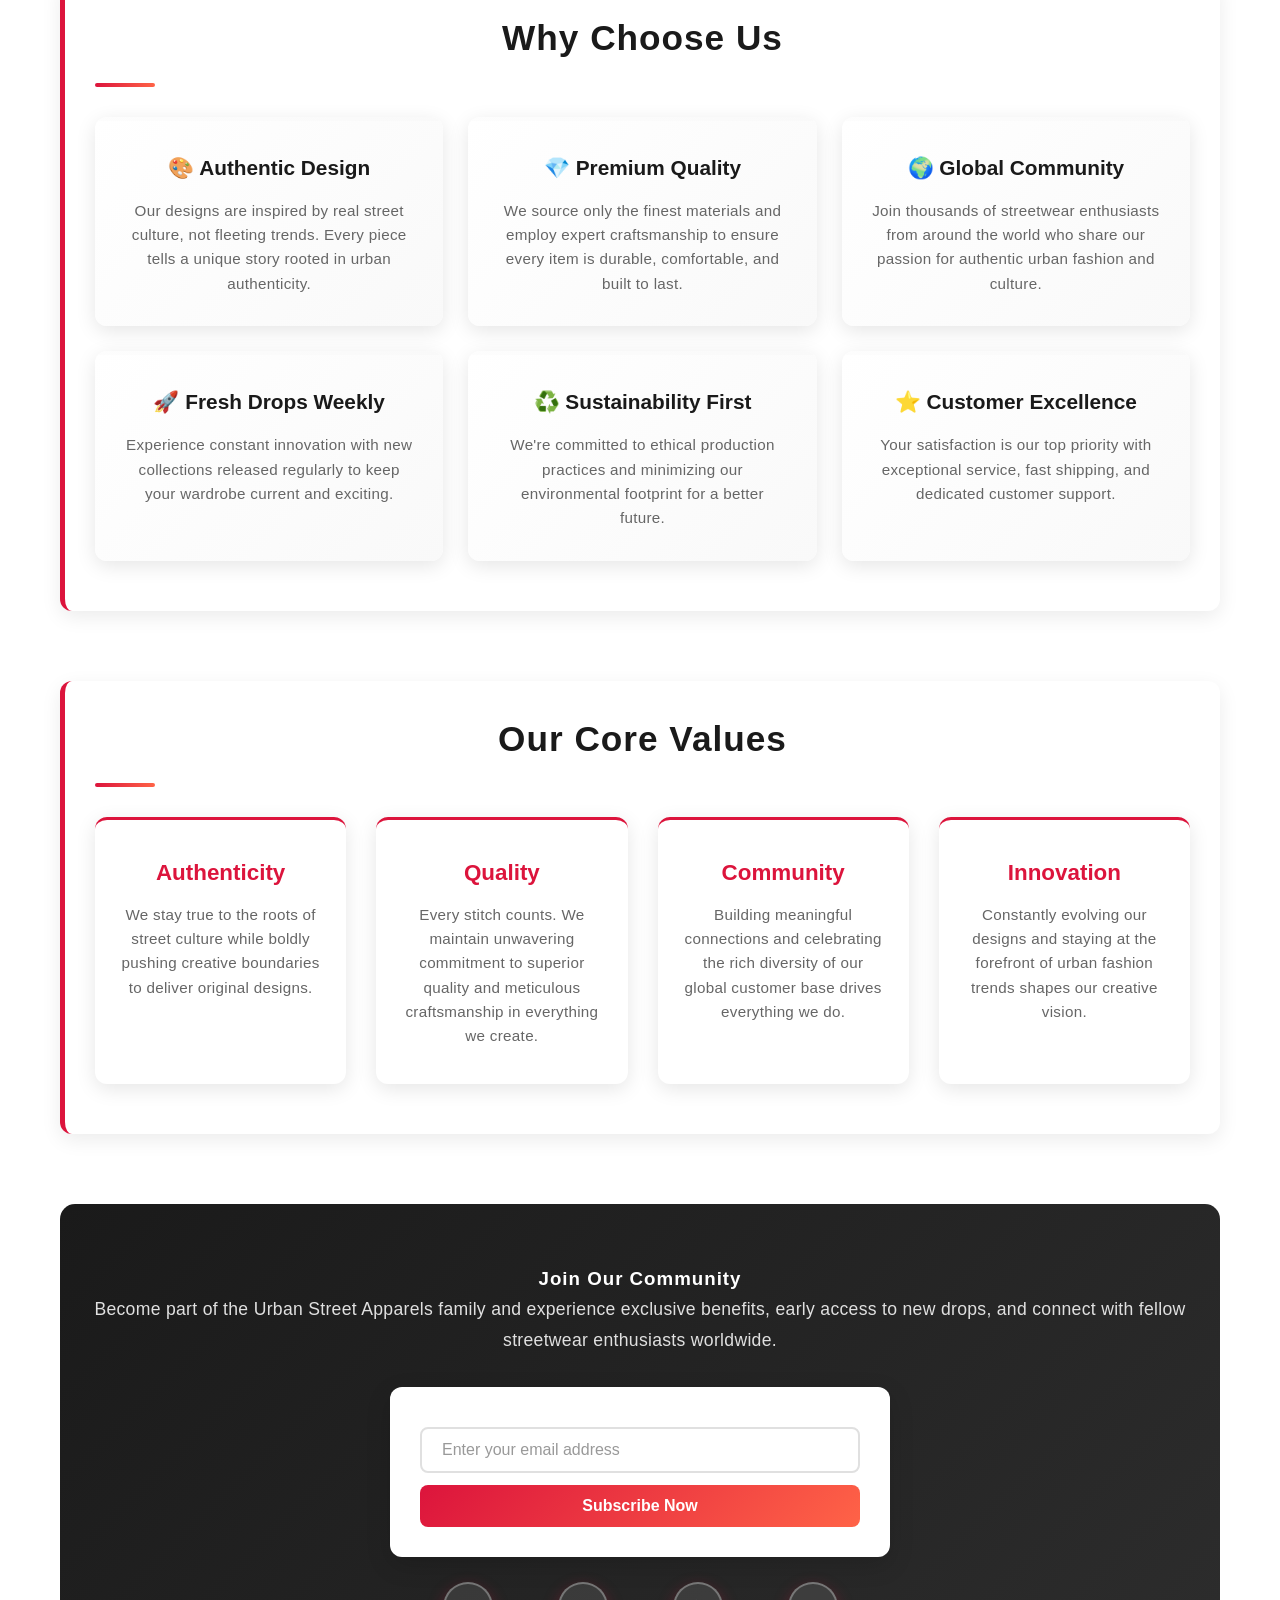
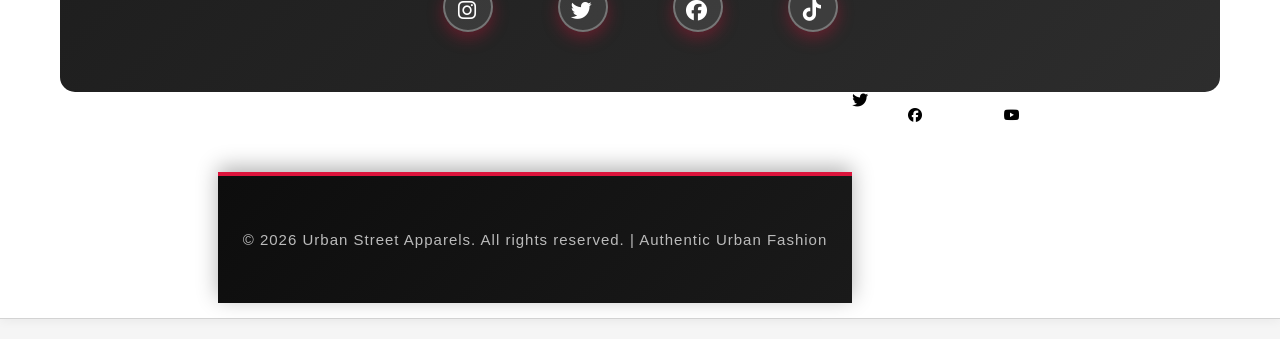
==== commit 64bc7ae1: "Update commit message" ====
--- a/about.html
+++ b/about.html
@@ -314,11 +314,7 @@
       <a href="about.html">About</a>
       <a href="shop.html">Shop</a>
       <a href="contact.html">Contact</a>
-      <a href="feedback.html">Feedback</a>
-    </nav>
-  
-    <!-- Hero Section -->
-    <div class="about-hero">
+    <a href="faq.html">FAQ</a>
       <div>
         <h2>OUR STORY</h2>
         <p>Authentic Streetwear, Authentic Culture, Authentic You</p>
--- a/style.css
+++ b/style.css
@@ -188,6 +188,17 @@
     overflow: hidden;
 }
 
+.product-image-box img {
+    width: 100%;
+    height: 100%;
+    object-fit: cover;
+    transition: transform 0.3s ease;
+}
+
+.product-card:hover .product-image-box img {
+    transform: scale(1.1);
+}
+
 .product-image-box::before {
     content: '';
     position: absolute;
@@ -343,12 +354,6 @@
         padding: 10px 15px;
         font-size: 0.85em;
     }
-}
-    background-size: cover;
-    background-position: center;
-    background-attachment: fixed;
-    background-repeat: no-repeat;
-   
 }
 
 body.homepage::before {
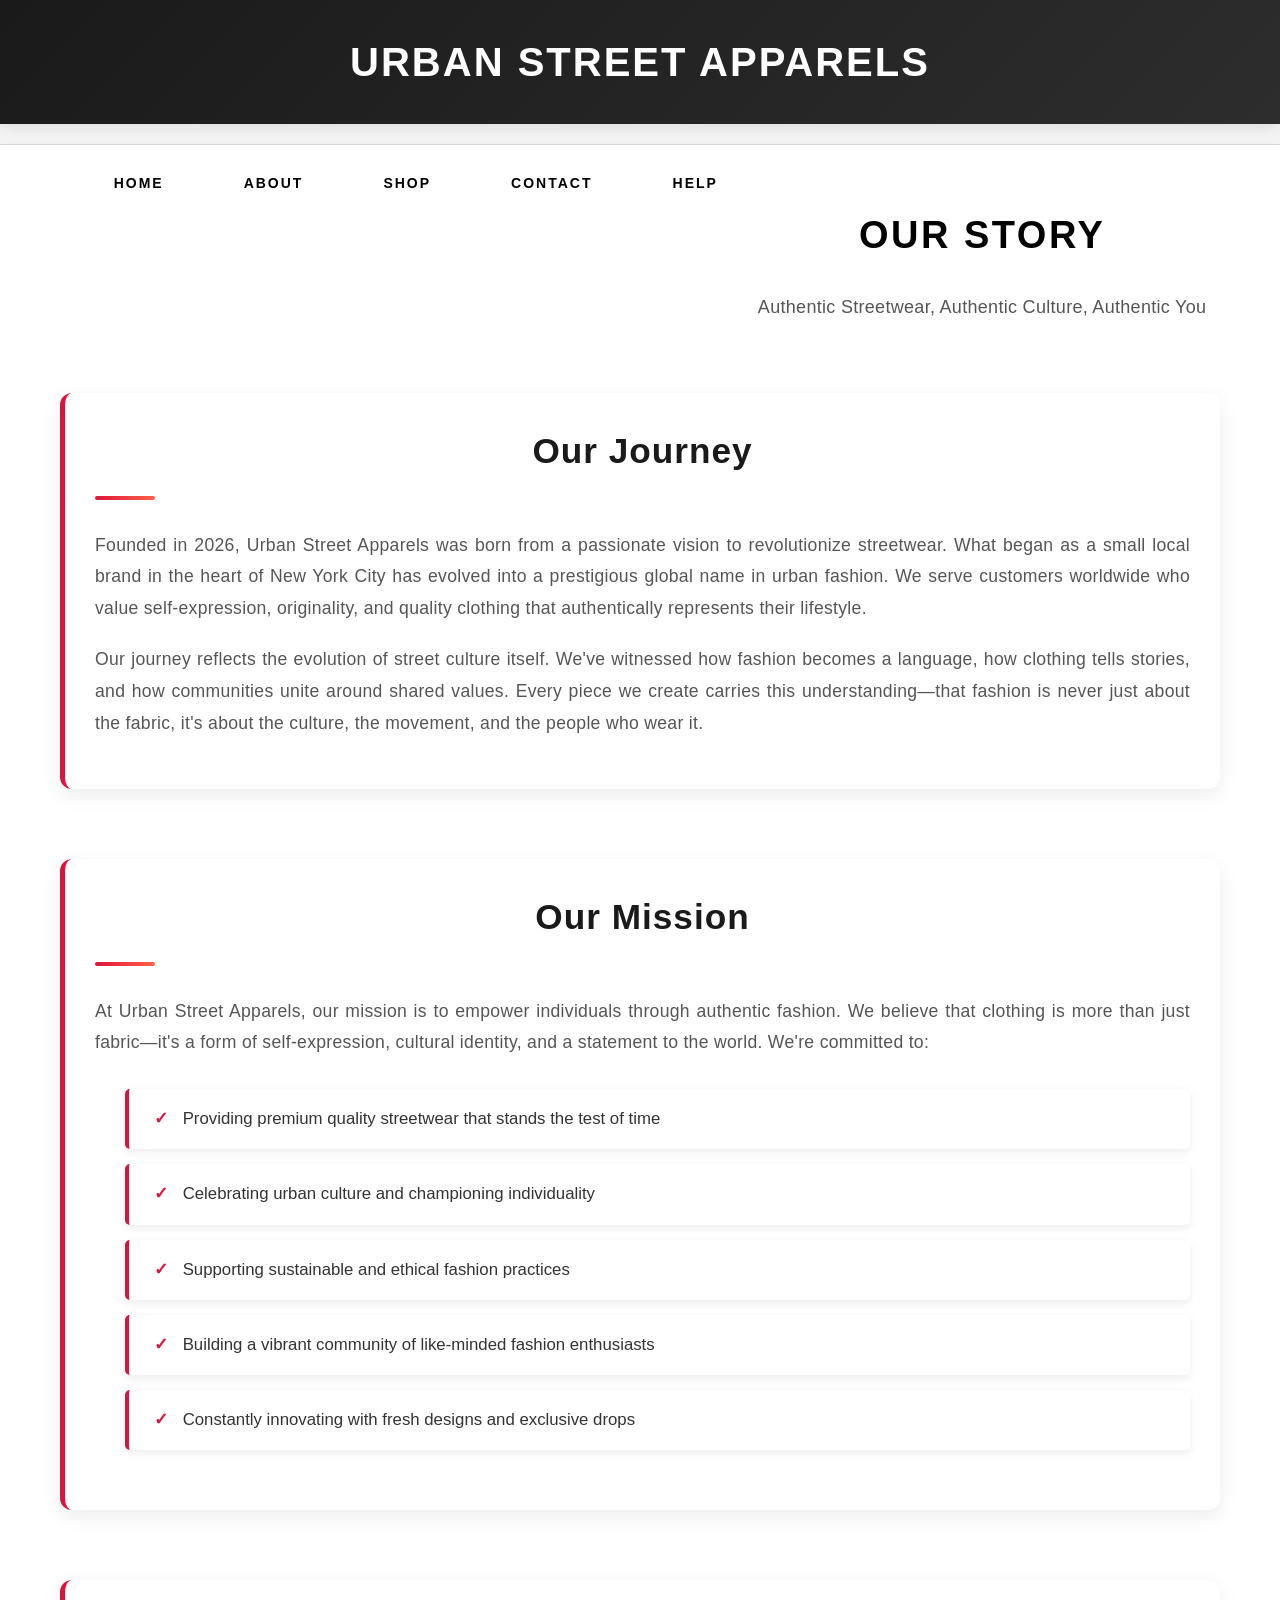
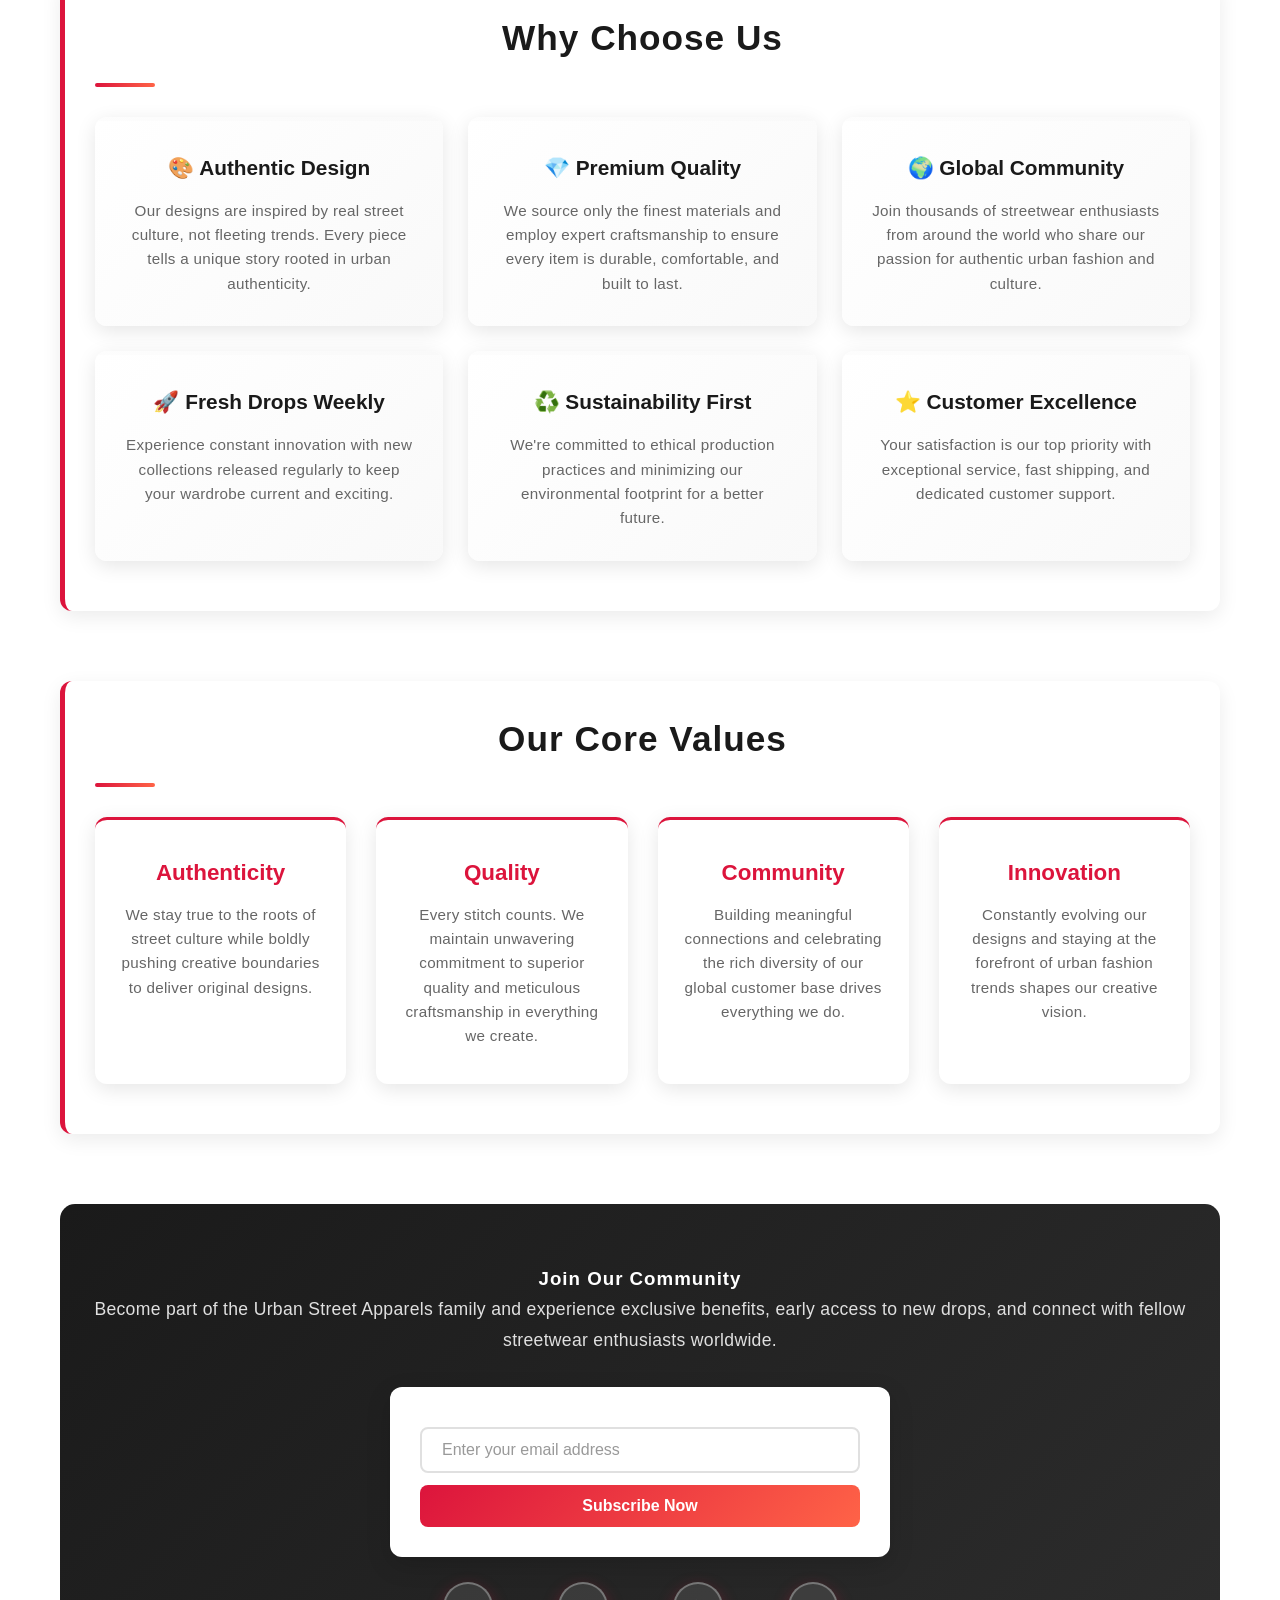
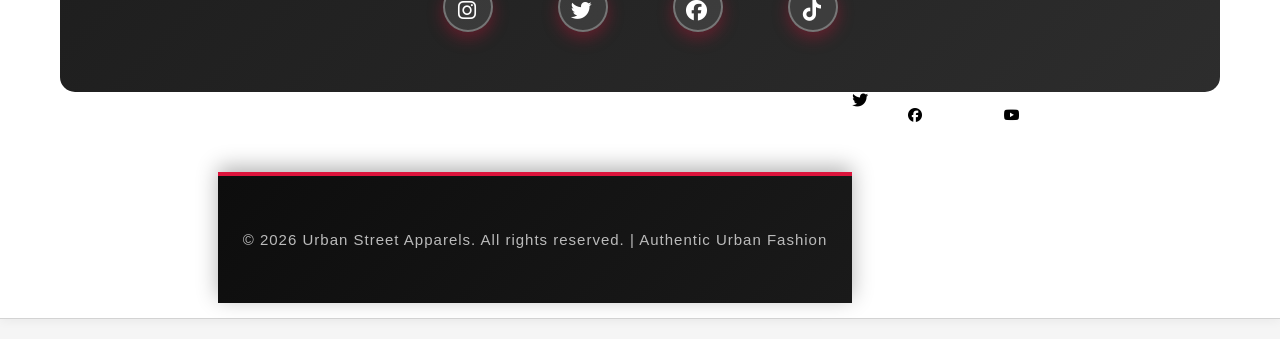
==== commit ac2ef8ad: "Update navigation links to replace "FAQ" with "Help" across all pages." ====
--- a/about.html
+++ b/about.html
@@ -314,7 +314,7 @@
       <a href="about.html">About</a>
       <a href="shop.html">Shop</a>
       <a href="contact.html">Contact</a>
-    <a href="faq.html">FAQ</a>
+    <a href="faq.html">Help</a>
       <div>
         <h2>OUR STORY</h2>
         <p>Authentic Streetwear, Authentic Culture, Authentic You</p>
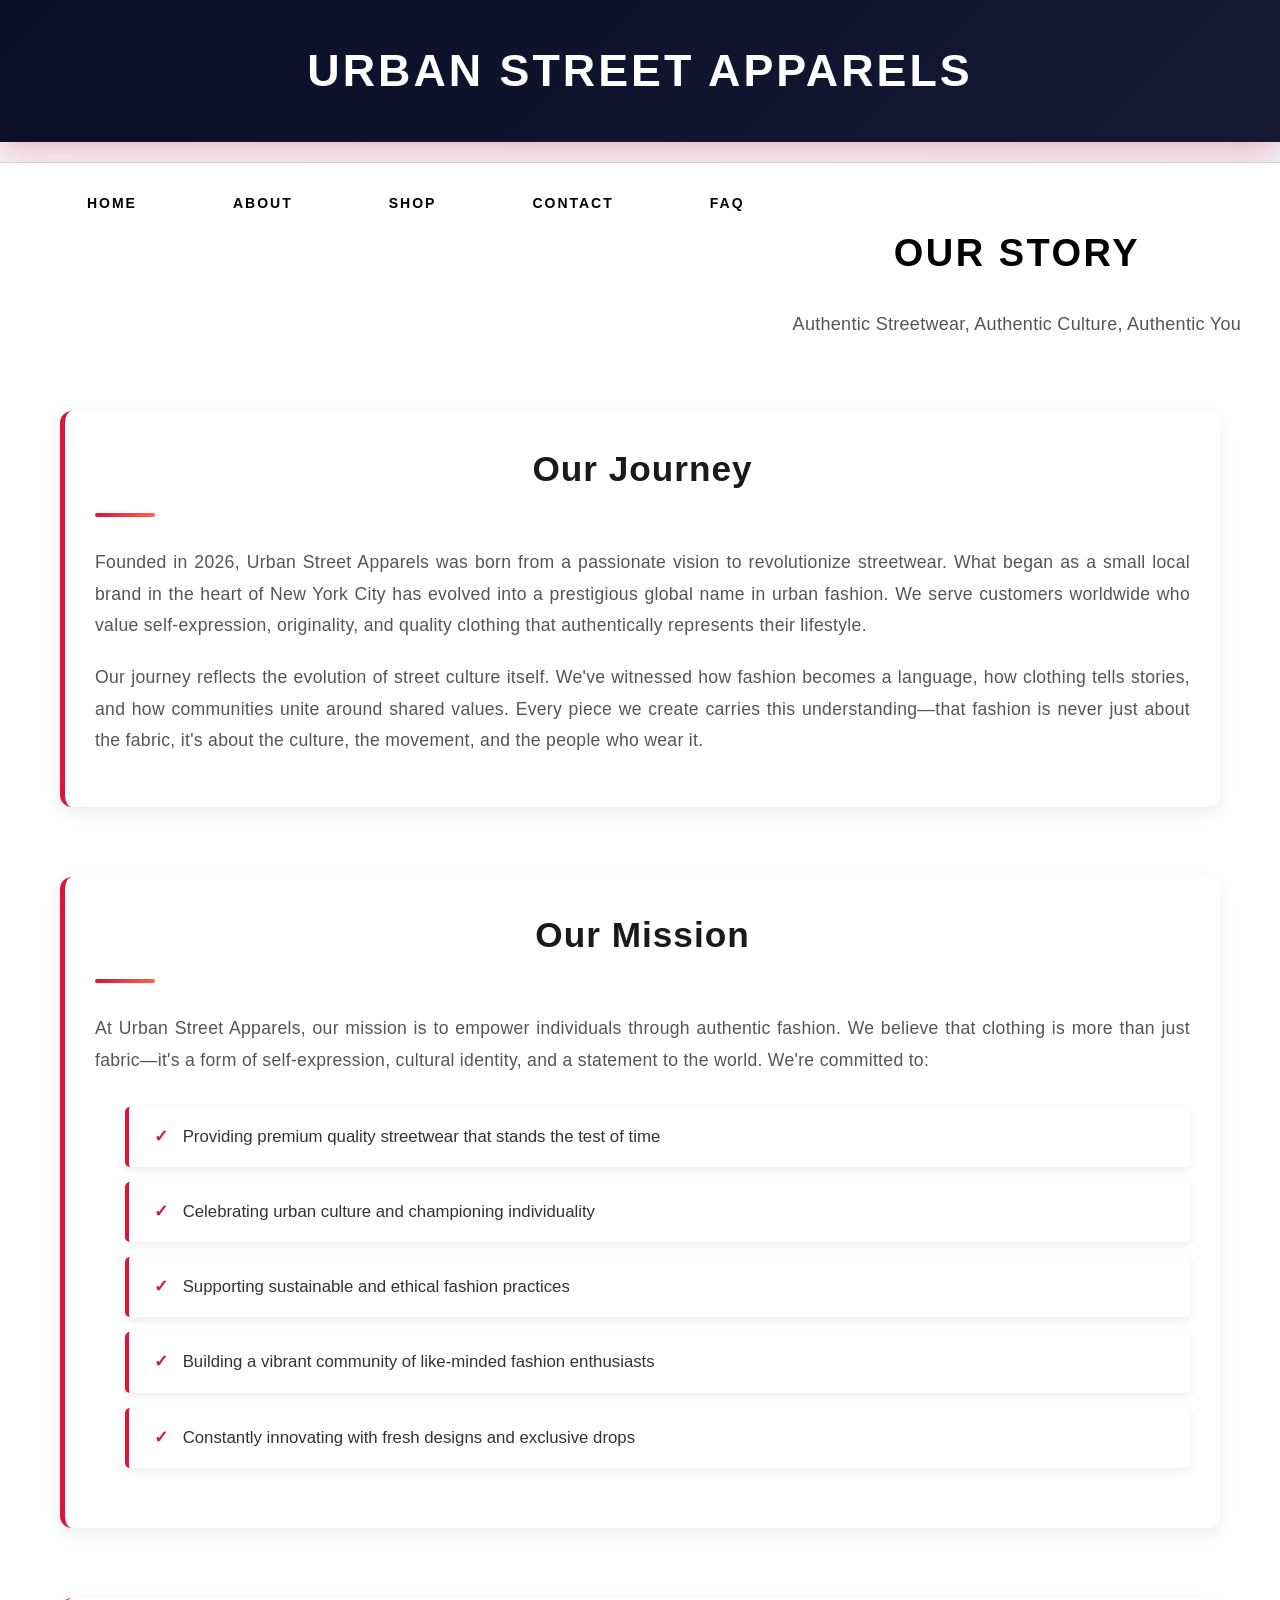
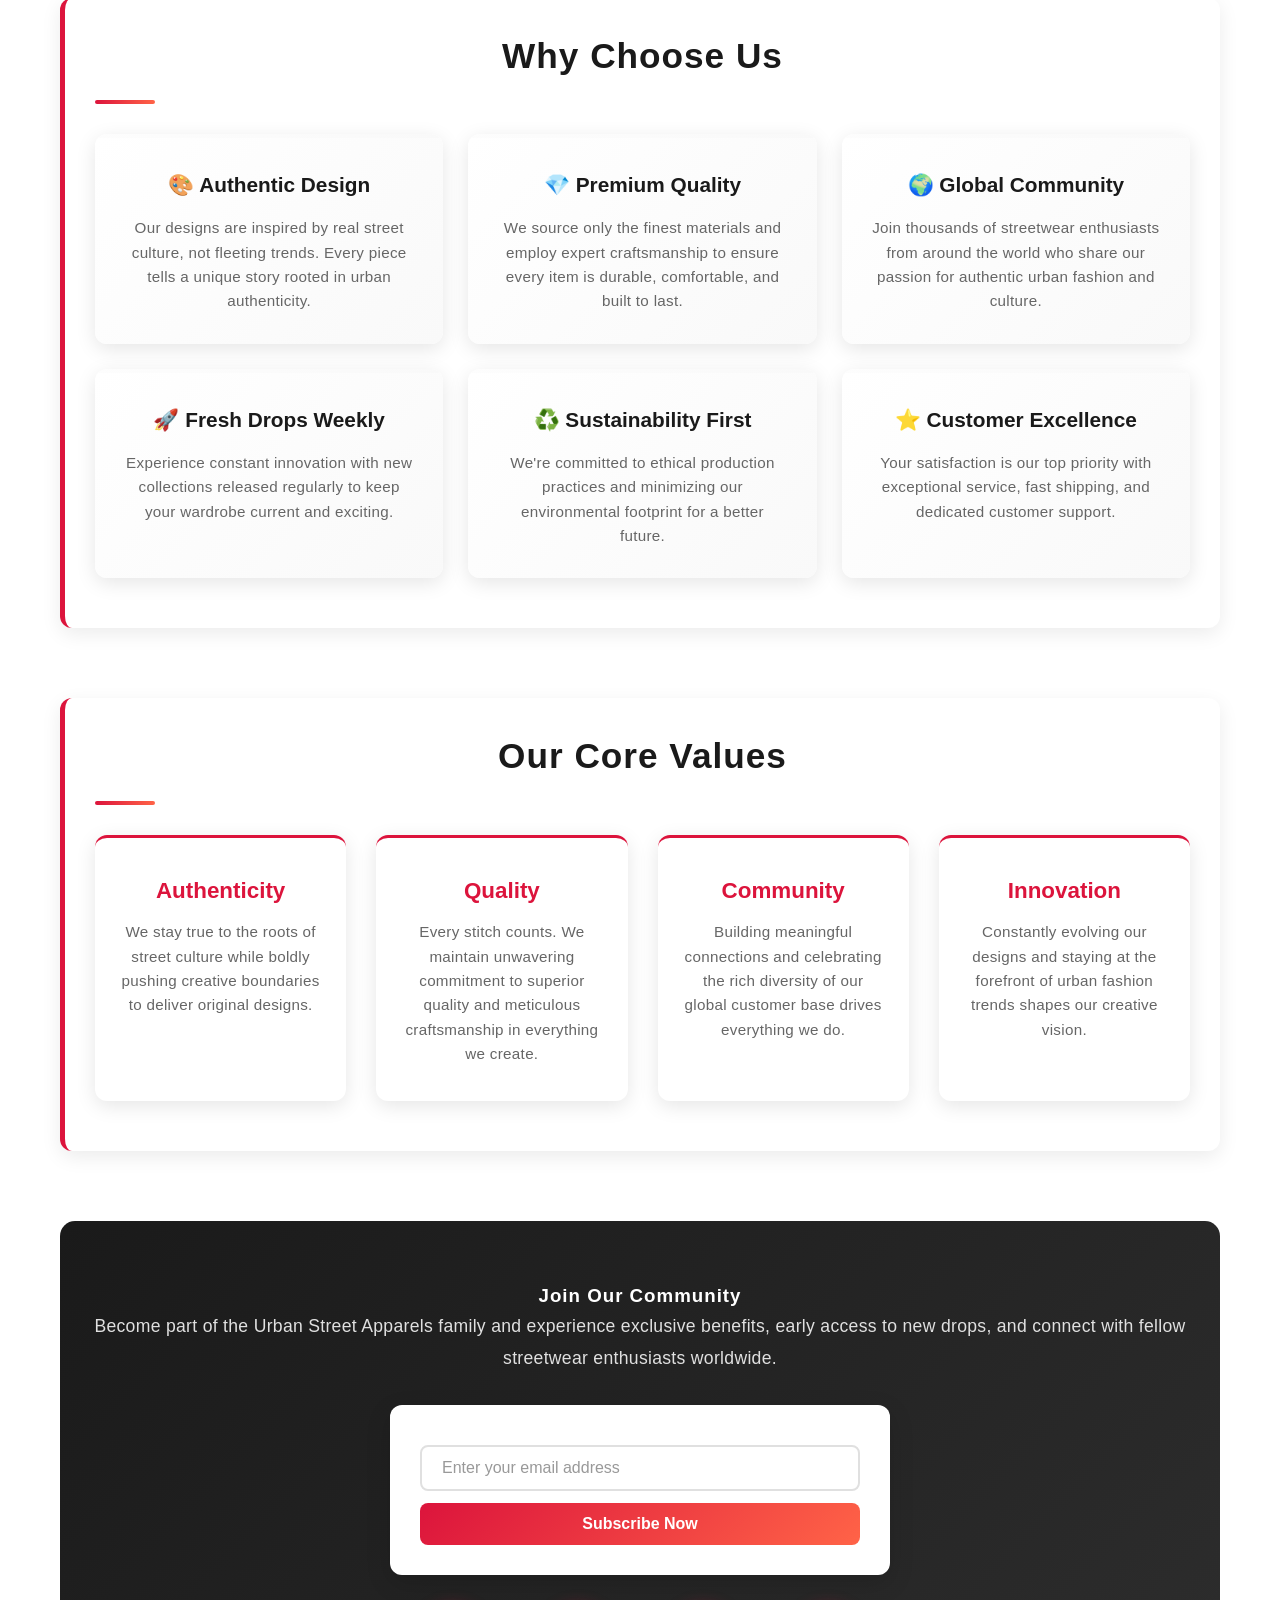
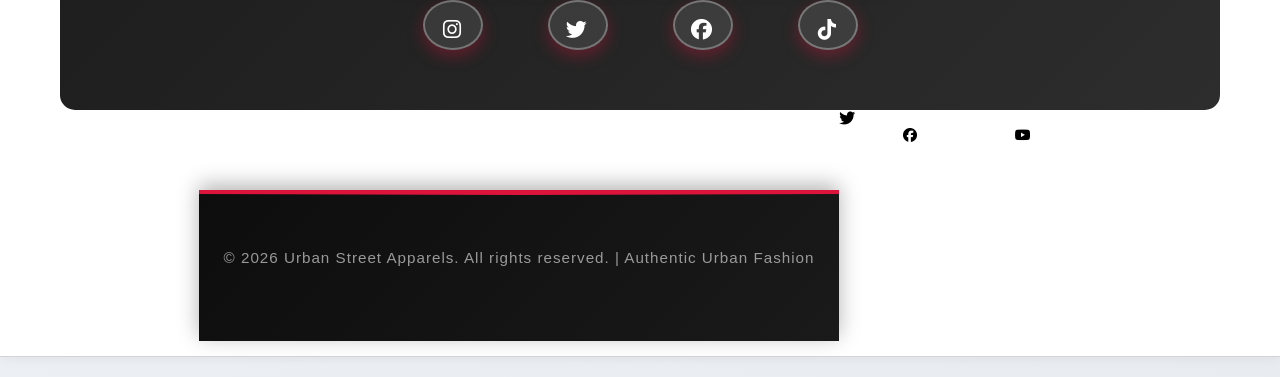
==== commit 695dccf2: "Update navigation links to replace "FAQ" with "Help"" ====
--- a/about.html
+++ b/about.html
@@ -314,7 +314,7 @@
       <a href="about.html">About</a>
       <a href="shop.html">Shop</a>
       <a href="contact.html">Contact</a>
-    <a href="faq.html">Help</a>
+    <a href="faq.html">FAQ</a>
       <div>
         <h2>OUR STORY</h2>
         <p>Authentic Streetwear, Authentic Culture, Authentic You</p>
--- a/style.css
+++ b/style.css
@@ -10,11 +10,14 @@
 }
 
 :root {
-    --primary-color: #1a1a1a;
+    --primary-color: #0a0e27;
+    --secondary-color: #1a1f3a;
     --accent-color: #dc143c;
     --accent-light: #ff6347;
-    --text-color: #333;
-    --light-bg: #f9f9f9;
+    --accent-glow: #ff1744;
+    --text-color: #fff;
+    --text-secondary: #b0b0b0;
+    --light-bg: #f5f7fa;
     --border-color: #e0e0e0;
 }
 
@@ -22,119 +25,281 @@
     font-family: 'Poppins', 'Segoe UI', Tahoma, Geneva, Verdana, sans-serif;
     margin: 0;
     padding: 0;
-    background: var(--light-bg);
+    background: linear-gradient(135deg, #f5f7fa 0%, #e8ecf1 100%);
     color: var(--text-color);
     line-height: 1.6;
+    overflow-x: hidden;
 }
 
 /* ==================== HEADER & NAVIGATION ==================== */
 h1.logo {
-    background: linear-gradient(135deg, #1a1a1a, #2d2d2d);
+    background: linear-gradient(135deg, #0a0e27 0%, #1a1f3a 50%, #dc143c 100%);
+    background-size: 300% 300%;
+    animation: gradientShift 8s ease infinite;
     color: white;
-    padding: 30px 20px;
+    padding: 35px 20px;
     margin: 0;
-    font-size: 2.5em;
-    font-weight: 800;
-    letter-spacing: 2px;
+    font-size: 2.8em;
+    font-weight: 900;
+    letter-spacing: 3px;
     text-align: center;
-    box-shadow: 0 4px 15px rgba(0, 0, 0, 0.1);
+    box-shadow: 0 8px 30px rgba(220, 20, 60, 0.3);
+    position: relative;
+    overflow: hidden;
+}
+
+@keyframes gradientShift {
+    0% { background-position: 0% 50%; }
+    50% { background-position: 100% 50%; }
+    100% { background-position: 0% 50%; }
+}
+
+h1.logo::before {
+    content: '';
+    position: absolute;
+    top: 0;
+    left: -100%;
+    width: 100%;
+    height: 100%;
+    background: linear-gradient(90deg, transparent, rgba(255,255,255,0.2), transparent);
+    animation: shine 3s infinite;
+}
+
+@keyframes shine {
+    0% { left: -100%; }
+    100% { left: 100%; }
 }
 
 h1.logo span.top-line,
 h1.logo span.bottom-line {
     display: block;
-    line-height: 1.2;
+    line-height: 1.1;
+    text-shadow: 0 4px 20px rgba(0, 0, 0, 0.4);
+    animation: slideUp 0.8s ease-out;
+}
+
+@keyframes slideUp {
+    from {
+        opacity: 0;
+        transform: translateY(20px);
+    }
+    to {
+        opacity: 1;
+        transform: translateY(0);
+    }
 }
 
 nav {
-    background: white;
-    padding: 15px 0;
+    background: rgba(255, 255, 255, 0.95);
+    padding: 0;
     position: sticky;
     top: 0;
     z-index: 100;
-    box-shadow: 0 2px 10px rgba(0, 0, 0, 0.08);
+    box-shadow: 0 4px 30px rgba(0, 0, 0, 0.1);
     display: flex;
     justify-content: center;
     flex-wrap: wrap;
     gap: 0;
+    backdrop-filter: blur(10px);
+    border-bottom: 2px solid rgba(220, 20, 60, 0.1);
 }
 
 nav a {
-    padding: 12px 20px;
+    padding: 14px 28px;
     text-decoration: none;
-    color: var(--text-color);
-    font-weight: 600;
-    transition: all 0.3s ease;
+    color: var(--primary-color);
+    font-weight: 700;
+    transition: all 0.4s cubic-bezier(0.4, 0, 0.2, 1);
     border-bottom: 3px solid transparent;
     font-size: 0.95em;
+    letter-spacing: 0.5px;
+    text-transform: uppercase;
+    position: relative;
+}
+
+nav a::before {
+    content: '';
+    position: absolute;
+    bottom: -3px;
+    left: 0;
+    width: 0;
+    height: 3px;
+    background: linear-gradient(90deg, #dc143c, #ff6347);
+    transition: width 0.4s cubic-bezier(0.4, 0, 0.2, 1);
+}
+
+nav a:hover::before {
+    width: 100%;
 }
 
 nav a:hover {
     color: var(--accent-color);
-    border-bottom: 3px solid var(--accent-color);
+    transform: translateY(-2px);
 }
 
 /* ==================== HERO SECTION ==================== */
 section.hero {
-    background: linear-gradient(135deg, #1a1a1a 0%, #2d2d2d 50%, #dc143c 100%);
+    background: linear-gradient(135deg, #0a0e27 0%, #1a1f3a 25%, #dc143c 75%, #ff1744 100%);
+    background-size: 400% 400%;
+    animation: gradientShift 15s ease infinite;
     color: white;
-    padding: 100px 20px;
+    padding: 120px 20px;
     text-align: center;
-    min-height: 500px;
+    min-height: 550px;
     display: flex;
     align-items: center;
     justify-content: center;
+    position: relative;
+    overflow: hidden;
+}
+
+section.hero::before {
+    content: '';
+    position: absolute;
+    top: 0;
+    left: 0;
+    right: 0;
+    bottom: 0;
+    background: radial-gradient(circle at 20% 50%, rgba(255, 99, 71, 0.2) 0%, transparent 50%),
+                radial-gradient(circle at 80% 80%, rgba(220, 20, 60, 0.2) 0%, transparent 50%);
+    pointer-events: none;
+}
+
+section.hero::after {
+    content: '';
+    position: absolute;
+    width: 300px;
+    height: 300px;
+    background: radial-gradient(circle, rgba(255, 23, 68, 0.3) 0%, transparent 70%);
+    border-radius: 50%;
+    top: -150px;
+    right: -100px;
+    animation: float 6s ease-in-out infinite;
+}
+
+@keyframes float {
+    0%, 100% { transform: translateY(0px); }
+    50% { transform: translateY(30px); }
 }
 
 .hero-content {
-    max-width: 800px;
+    max-width: 850px;
+    position: relative;
+    z-index: 1;
 }
 
 .hero-title {
-    font-size: 3.5em;
+    font-size: 4em;
     font-weight: 900;
     margin-bottom: 20px;
-    text-shadow: 0 4px 20px rgba(0, 0, 0, 0.3);
-    letter-spacing: 1px;
+    text-shadow: 0 8px 32px rgba(0, 0, 0, 0.4);
+    letter-spacing: 2px;
+    animation: slideDown 0.8s ease-out;
+    line-height: 1.1;
+}
+
+@keyframes slideDown {
+    from {
+        opacity: 0;
+        transform: translateY(-30px);
+    }
+    to {
+        opacity: 1;
+        transform: translateY(0);
+    }
 }
 
 .hero-subtitle {
-    font-size: 1.5em;
-    margin-bottom: 40px;
-    opacity: 0.95;
+    font-size: 1.6em;
+    margin-bottom: 45px;
+    opacity: 0.98;
     font-weight: 300;
+    animation: fadeIn 1s ease-out 0.3s backwards;
+    letter-spacing: 0.5px;
+}
+
+@keyframes fadeIn {
+    from { opacity: 0; }
+    to { opacity: 1; }
 }
 
 .hero-btn {
-    background: white;
+    background: linear-gradient(135deg, white, #f0f0f0);
     color: var(--accent-color);
-    padding: 15px 40px;
+    padding: 16px 50px;
     border: none;
     border-radius: 50px;
     font-weight: 800;
-    font-size: 1.1em;
+    font-size: 1.15em;
     cursor: pointer;
-    transition: all 0.3s ease;
+    transition: all 0.4s cubic-bezier(0.4, 0, 0.2, 1);
     text-decoration: none;
     display: inline-block;
-    box-shadow: 0 6px 25px rgba(0, 0, 0, 0.2);
+    box-shadow: 0 10px 35px rgba(0, 0, 0, 0.25);
+    letter-spacing: 1px;
+    animation: popIn 1s ease-out 0.5s backwards;
+    position: relative;
+    overflow: hidden;
+}
+
+@keyframes popIn {
+    from {
+        opacity: 0;
+        transform: scale(0.9);
+    }
+    to {
+        opacity: 1;
+        transform: scale(1);
+    }
+}
+
+.hero-btn::before {
+    content: '';
+    position: absolute;
+    top: 0;
+    left: -100%;
+    width: 100%;
+    height: 100%;
+    background: linear-gradient(90deg, transparent, rgba(255,255,255,0.3), transparent);
+    transition: left 0.6s ease;
+}
+
+.hero-btn:hover::before {
+    left: 100%;
 }
 
 .hero-btn:hover {
-    transform: translateY(-3px);
-    box-shadow: 0 10px 35px rgba(0, 0, 0, 0.3);
+    transform: translateY(-4px);
+    box-shadow: 0 15px 45px rgba(220, 20, 60, 0.35);
+    background: linear-gradient(135deg, #f5f5f5, white);
+}
+
+.hero-btn:active {
+    transform: translateY(-2px);
 }
 
 /* ==================== SECTION STYLING ==================== */
 .section-title {
-    font-size: 2.5em;
-    font-weight: 800;
+    font-size: 3em;
+    font-weight: 900;
     text-align: center;
-    margin: 60px 20px 40px 20px;
+    margin: 80px 20px 60px 20px;
     color: var(--primary-color);
-    letter-spacing: 1px;
-    position: relative;
-    padding-bottom: 20px;
+    letter-spacing: 1.5px;
+    position: relative;
+    padding-bottom: 30px;
+    animation: fadeInUp 0.8s ease-out;
+}
+
+@keyframes fadeInUp {
+    from {
+        opacity: 0;
+        transform: translateY(30px);
+    }
+    to {
+        opacity: 1;
+        transform: translateY(0);
+    }
 }
 
 .section-title::after {
@@ -143,42 +308,62 @@
     bottom: 0;
     left: 50%;
     transform: translateX(-50%);
-    width: 80px;
+    width: 120px;
+    height: 5px;
+    background: linear-gradient(90deg, var(--accent-color), var(--accent-light));
+    border-radius: 3px;
+    box-shadow: 0 4px 15px rgba(220, 20, 60, 0.3);
+}
+
+/* ==================== PRODUCT GRID ==================== */
+.product-grid {
+    display: grid;
+    grid-template-columns: repeat(auto-fit, minmax(280px, 1fr));
+    gap: 40px;
+    padding: 40px 20px;
+    max-width: 1400px;
+    margin: 0 auto;
+}
+
+.product-card {
+    background: white;
+    border-radius: 20px;
+    box-shadow: 0 10px 40px rgba(0, 0, 0, 0.08);
+    overflow: hidden;
+    transition: all 0.5s cubic-bezier(0.4, 0, 0.2, 1);
+    display: flex;
+    flex-direction: column;
+    border: 1px solid rgba(220, 20, 60, 0.05);
+    position: relative;
+}
+
+.product-card::before {
+    content: '';
+    position: absolute;
+    top: 0;
+    left: 0;
+    right: 0;
     height: 4px;
     background: linear-gradient(90deg, var(--accent-color), var(--accent-light));
-    border-radius: 2px;
-}
-
-/* ==================== PRODUCT GRID ==================== */
-.product-grid {
-    display: flex;
-    flex-wrap: wrap;
-    justify-content: center;
-    gap: 25px;
-    padding: 30px 20px;
-    max-width: 1400px;
-    margin: 0 auto;
-}
-
-.product-card {
-    width: 250px;
-    background: white;
-    border-radius: 15px;
-    box-shadow: 0 5px 20px rgba(0, 0, 0, 0.1);
-    overflow: hidden;
-    transition: all 0.4s ease;
-    display: flex;
-    flex-direction: column;
+    transform: scaleX(0);
+    transform-origin: left;
+    transition: transform 0.5s cubic-bezier(0.4, 0, 0.2, 1);
+    z-index: 2;
+}
+
+.product-card:hover::before {
+    transform: scaleX(1);
 }
 
 .product-card:hover {
-    transform: translateY(-10px);
-    box-shadow: 0 15px 40px rgba(220, 20, 60, 0.2);
+    transform: translateY(-12px);
+    box-shadow: 0 25px 60px rgba(220, 20, 60, 0.2);
+    border-color: rgba(220, 20, 60, 0.2);
 }
 
 .product-image-box {
-    background: linear-gradient(135deg, #f0f0f0, #e8e8e8);
-    height: 250px;
+    background: linear-gradient(135deg, #f5f7fa 0%, #e8ecf1 100%);
+    height: 280px;
     display: flex;
     align-items: center;
     justify-content: center;
@@ -192,11 +377,11 @@
     width: 100%;
     height: 100%;
     object-fit: cover;
-    transition: transform 0.3s ease;
+    transition: transform 0.4s cubic-bezier(0.4, 0, 0.2, 1);
 }
 
 .product-card:hover .product-image-box img {
-    transform: scale(1.1);
+    transform: scale(1.15) rotate(2deg);
 }
 
 .product-image-box::before {
@@ -206,8 +391,9 @@
     left: -100%;
     width: 100%;
     height: 100%;
-    background: linear-gradient(90deg, transparent, rgba(255, 255, 255, 0.3), transparent);
-    transition: left 0.5s ease;
+    background: linear-gradient(90deg, transparent, rgba(255, 255, 255, 0.4), transparent);
+    transition: left 0.6s cubic-bezier(0.4, 0, 0.2, 1);
+    z-index: 1;
 }
 
 .product-card:hover .product-image-box::before {
@@ -216,7 +402,7 @@
 
 .product-image {
     width: 100%;
-    height: 250px;
+    height: 280px;
     overflow: hidden;
 }
 
@@ -224,52 +410,82 @@
     width: 100%;
     height: 100%;
     object-fit: cover;
-    transition: transform 0.3s ease;
+    transition: transform 0.4s ease;
 }
 
 .product-card:hover .product-image img {
-    transform: scale(1.1);
+    transform: scale(1.15);
 }
 
 .product-info {
-    padding: 20px;
+    padding: 28px;
     flex-grow: 1;
     display: flex;
     flex-direction: column;
 }
 
 .product-name {
-    font-weight: 700;
-    font-size: 1.1em;
-    margin-bottom: 10px;
+    font-weight: 800;
+    font-size: 1.2em;
+    margin-bottom: 12px;
     color: var(--primary-color);
+    letter-spacing: 0.3px;
 }
 
 .product-price {
-    font-size: 1.5em !important;
-    font-weight: 800;
-    color: var(--accent-color);
-    margin: 10px 0 !important;
+    font-size: 1.8em !important;
+    font-weight: 900;
+    background: linear-gradient(135deg, var(--accent-color), var(--accent-light));
+    -webkit-background-clip: text;
+    -webkit-text-fill-color: transparent;
+    background-clip: text;
+    margin: 12px 0 !important;
 }
 
 .shop-btn {
     background: linear-gradient(135deg, var(--accent-color), var(--accent-light));
     color: white;
-    padding: 12px 20px;
+    padding: 14px 28px;
     border: none;
-    border-radius: 8px;
+    border-radius: 12px;
     cursor: pointer;
-    font-weight: 700;
-    transition: all 0.3s ease;
-    box-shadow: 0 4px 12px rgba(220, 20, 60, 0.3);
+    font-weight: 800;
+    transition: all 0.4s cubic-bezier(0.4, 0, 0.2, 1);
+    box-shadow: 0 8px 20px rgba(220, 20, 60, 0.35);
     margin-top: auto;
-    font-size: 0.95em;
+    font-size: 0.98em;
+    letter-spacing: 0.5px;
+    text-transform: uppercase;
+    position: relative;
+    overflow: hidden;
+}
+
+.shop-btn::before {
+    content: '';
+    position: absolute;
+    top: 50%;
+    left: 50%;
+    width: 0;
+    height: 0;
+    background: rgba(255, 255, 255, 0.3);
+    border-radius: 50%;
+    transform: translate(-50%, -50%);
+    transition: width 0.6s, height 0.6s;
+}
+
+.shop-btn:hover::before {
+    width: 300px;
+    height: 300px;
 }
 
 .shop-btn:hover {
-    transform: scale(1.05);
-    box-shadow: 0 6px 18px rgba(220, 20, 60, 0.5);
+    transform: translateY(-3px);
+    box-shadow: 0 12px 30px rgba(220, 20, 60, 0.5);
     background: linear-gradient(135deg, var(--accent-light), var(--accent-color));
+}
+
+.shop-btn:active {
+    transform: scale(0.98);
 }
 
 /* ==================== FEATURED ITEMS ==================== */
@@ -280,79 +496,187 @@
 /* ==================== INFO SECTION ==================== */
 .info-section {
     display: grid;
-    grid-template-columns: repeat(auto-fit, minmax(280px, 1fr));
-    gap: 30px;
-    padding: 60px 20px;
-    max-width: 1200px;
+    grid-template-columns: repeat(auto-fit, minmax(300px, 1fr));
+    gap: 35px;
+    padding: 80px 20px;
+    max-width: 1300px;
     margin: 0 auto;
+    background: linear-gradient(135deg, #f5f7fa 0%, #e8ecf1 100%);
 }
 
 .info-box {
     background: white;
-    padding: 40px 30px;
-    border-radius: 12px;
+    padding: 45px 35px;
+    border-radius: 18px;
     text-align: center;
-    box-shadow: 0 5px 20px rgba(0, 0, 0, 0.08);
-    transition: all 0.3s ease;
+    box-shadow: 0 10px 40px rgba(0, 0, 0, 0.08);
+    transition: all 0.5s cubic-bezier(0.4, 0, 0.2, 1);
+    border: 2px solid transparent;
+    position: relative;
+    overflow: hidden;
+}
+
+.info-box::before {
+    content: '';
+    position: absolute;
+    top: 0;
+    left: 0;
+    right: 0;
+    height: 4px;
+    background: linear-gradient(90deg, var(--accent-color), var(--accent-light));
+    transform: scaleX(0);
+    transform-origin: left;
+    transition: transform 0.5s cubic-bezier(0.4, 0, 0.2, 1);
+}
+
+.info-box:hover::before {
+    transform: scaleX(1);
 }
 
 .info-box:hover {
-    transform: translateY(-5px);
-    box-shadow: 0 10px 30px rgba(220, 20, 60, 0.15);
+    transform: translateY(-10px);
+    box-shadow: 0 20px 50px rgba(220, 20, 60, 0.15);
+    border-color: rgba(220, 20, 60, 0.1);
 }
 
 .info-box h3 {
     color: var(--accent-color);
-    font-size: 1.3em;
+    font-size: 1.6em;
     margin-bottom: 15px;
+    font-weight: 800;
+    letter-spacing: 0.5px;
 }
 
 .info-box p {
     color: #666;
-    font-size: 0.95em;
+    font-size: 1em;
+    line-height: 1.8;
 }
 
 /* ==================== FOOTER ==================== */
 footer {
-    background: linear-gradient(135deg, #1a1a1a, #2d2d2d);
+    background: linear-gradient(135deg, #0a0e27 0%, #1a1f3a 100%);
     color: white;
     text-align: center;
-    padding: 30px 20px;
-    margin-top: 60px;
-    box-shadow: 0 -2px 10px rgba(0, 0, 0, 0.1);
+    padding: 50px 20px;
+    margin-top: 80px;
+    box-shadow: 0 -4px 20px rgba(0, 0, 0, 0.15);
+    border-top: 2px solid rgba(220, 20, 60, 0.2);
+    position: relative;
+}
+
+footer::before {
+    content: '';
+    position: absolute;
+    top: 0;
+    left: 0;
+    right: 0;
+    height: 1px;
+    background: linear-gradient(90deg, transparent, #dc143c, transparent);
 }
 
 footer p {
-    margin: 0;
+    margin: 12px 0;
     font-weight: 500;
+    letter-spacing: 0.5px;
+    animation: fadeIn 1s ease-out;
+}
+
+footer p:first-child {
+    font-size: 1.1em;
+    margin-bottom: 20px;
+}
+
+footer p:last-child {
+    opacity: 0.8;
+    font-size: 0.95em;
 }
 
 /* ==================== RESPONSIVE DESIGN ==================== */
+@media (max-width: 1024px) {
+    h1.logo {
+        font-size: 2.3em;
+    }
+
+    .section-title {
+        font-size: 2.3em;
+    }
+
+    .product-grid {
+        grid-template-columns: repeat(auto-fit, minmax(260px, 1fr));
+    }
+}
+
 @media (max-width: 768px) {
     h1.logo {
         font-size: 1.8em;
+        padding: 25px 15px;
     }
 
     .hero-title {
-        font-size: 2.2em;
+        font-size: 2.5em;
     }
 
     .hero-subtitle {
-        font-size: 1.1em;
+        font-size: 1.2em;
     }
 
     .section-title {
         font-size: 1.8em;
+        margin: 50px 15px 40px 15px;
+    }
+
+    .product-grid {
+        grid-template-columns: 1fr;
+        gap: 30px;
+        padding: 30px 15px;
     }
 
     .product-card {
         width: 100%;
-        max-width: 250px;
     }
 
     nav a {
-        padding: 10px 15px;
+        padding: 12px 15px;
         font-size: 0.85em;
+    }
+
+    .info-section {
+        padding: 50px 15px;
+        gap: 25px;
+    }
+
+    .info-box {
+        padding: 35px 25px;
+    }
+}
+
+@media (max-width: 480px) {
+    h1.logo {
+        font-size: 1.4em;
+        padding: 20px 10px;
+    }
+
+    .hero-title {
+        font-size: 1.8em;
+    }
+
+    .hero-subtitle {
+        font-size: 1em;
+    }
+
+    .hero-btn {
+        padding: 12px 30px;
+        font-size: 0.95em;
+    }
+
+    .section-title {
+        font-size: 1.5em;
+    }
+
+    nav a {
+        padding: 10px 12px;
+        font-size: 0.8em;
     }
 }
 
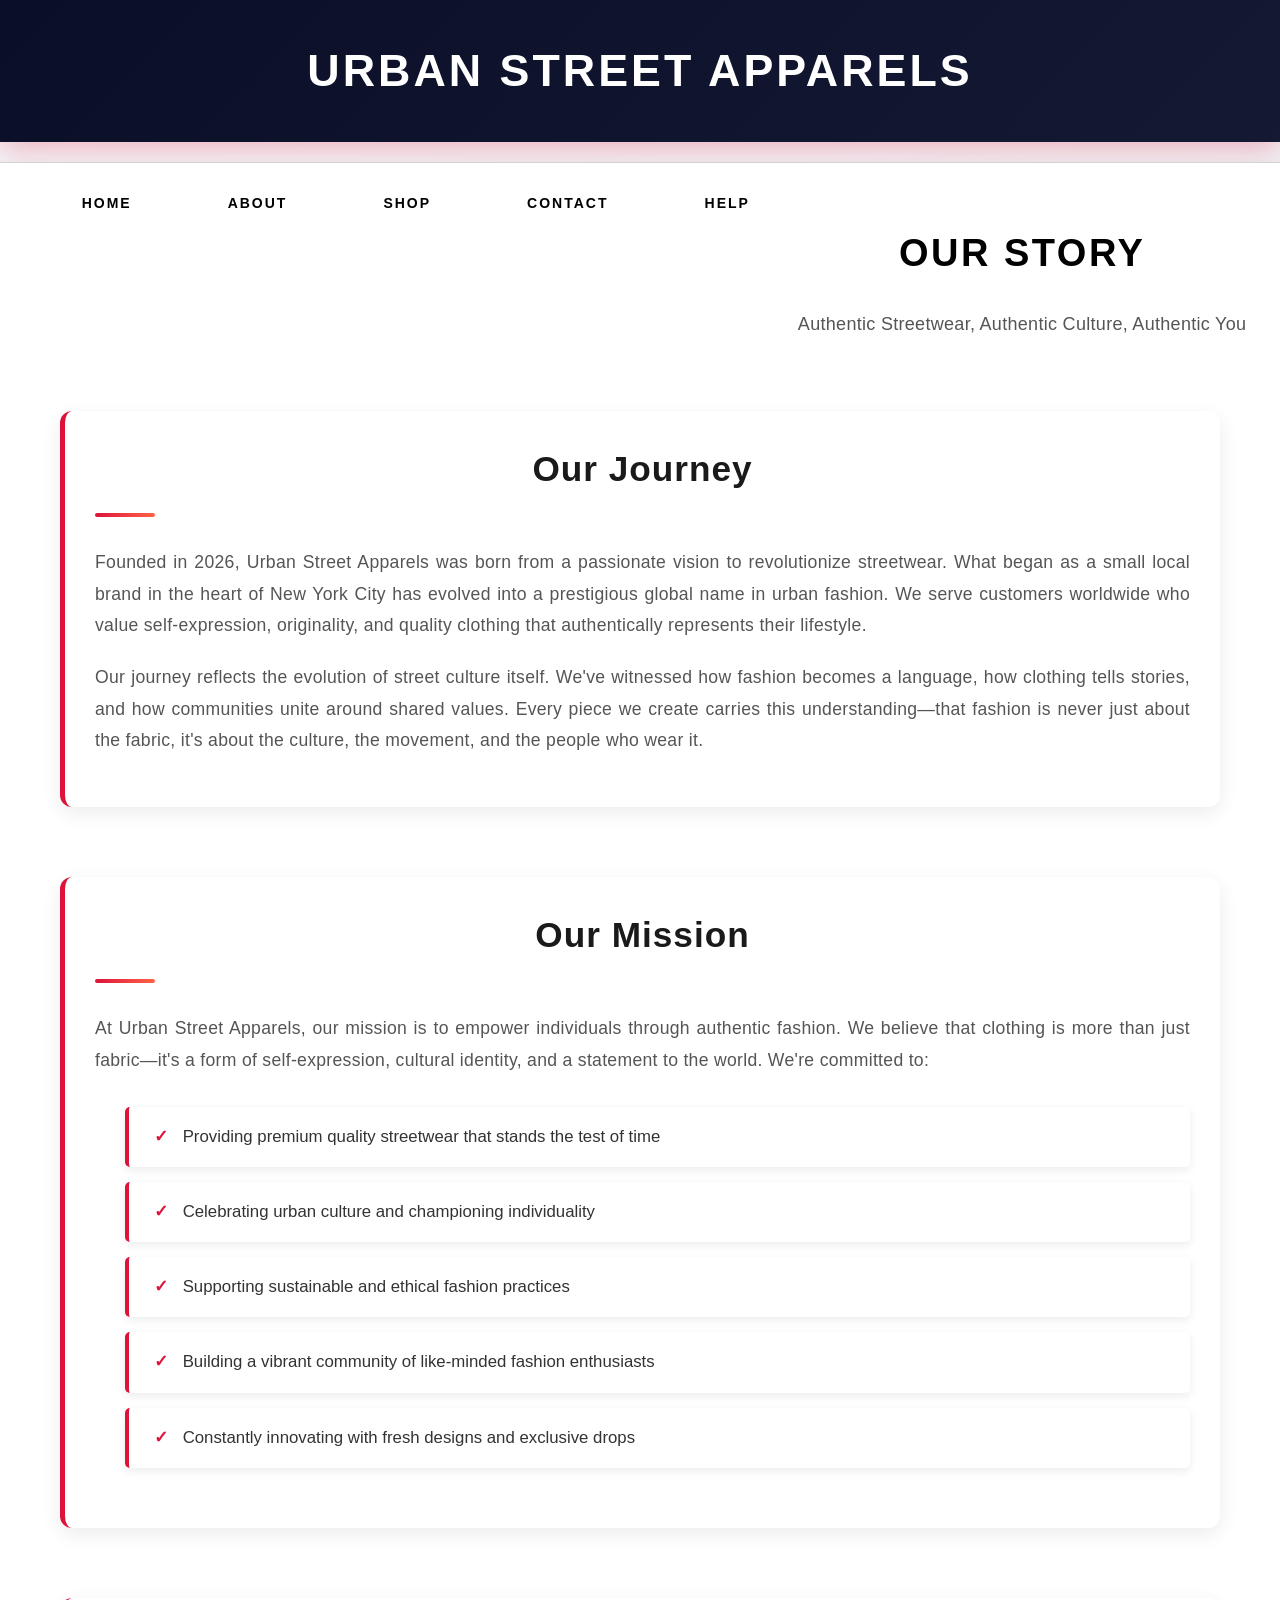
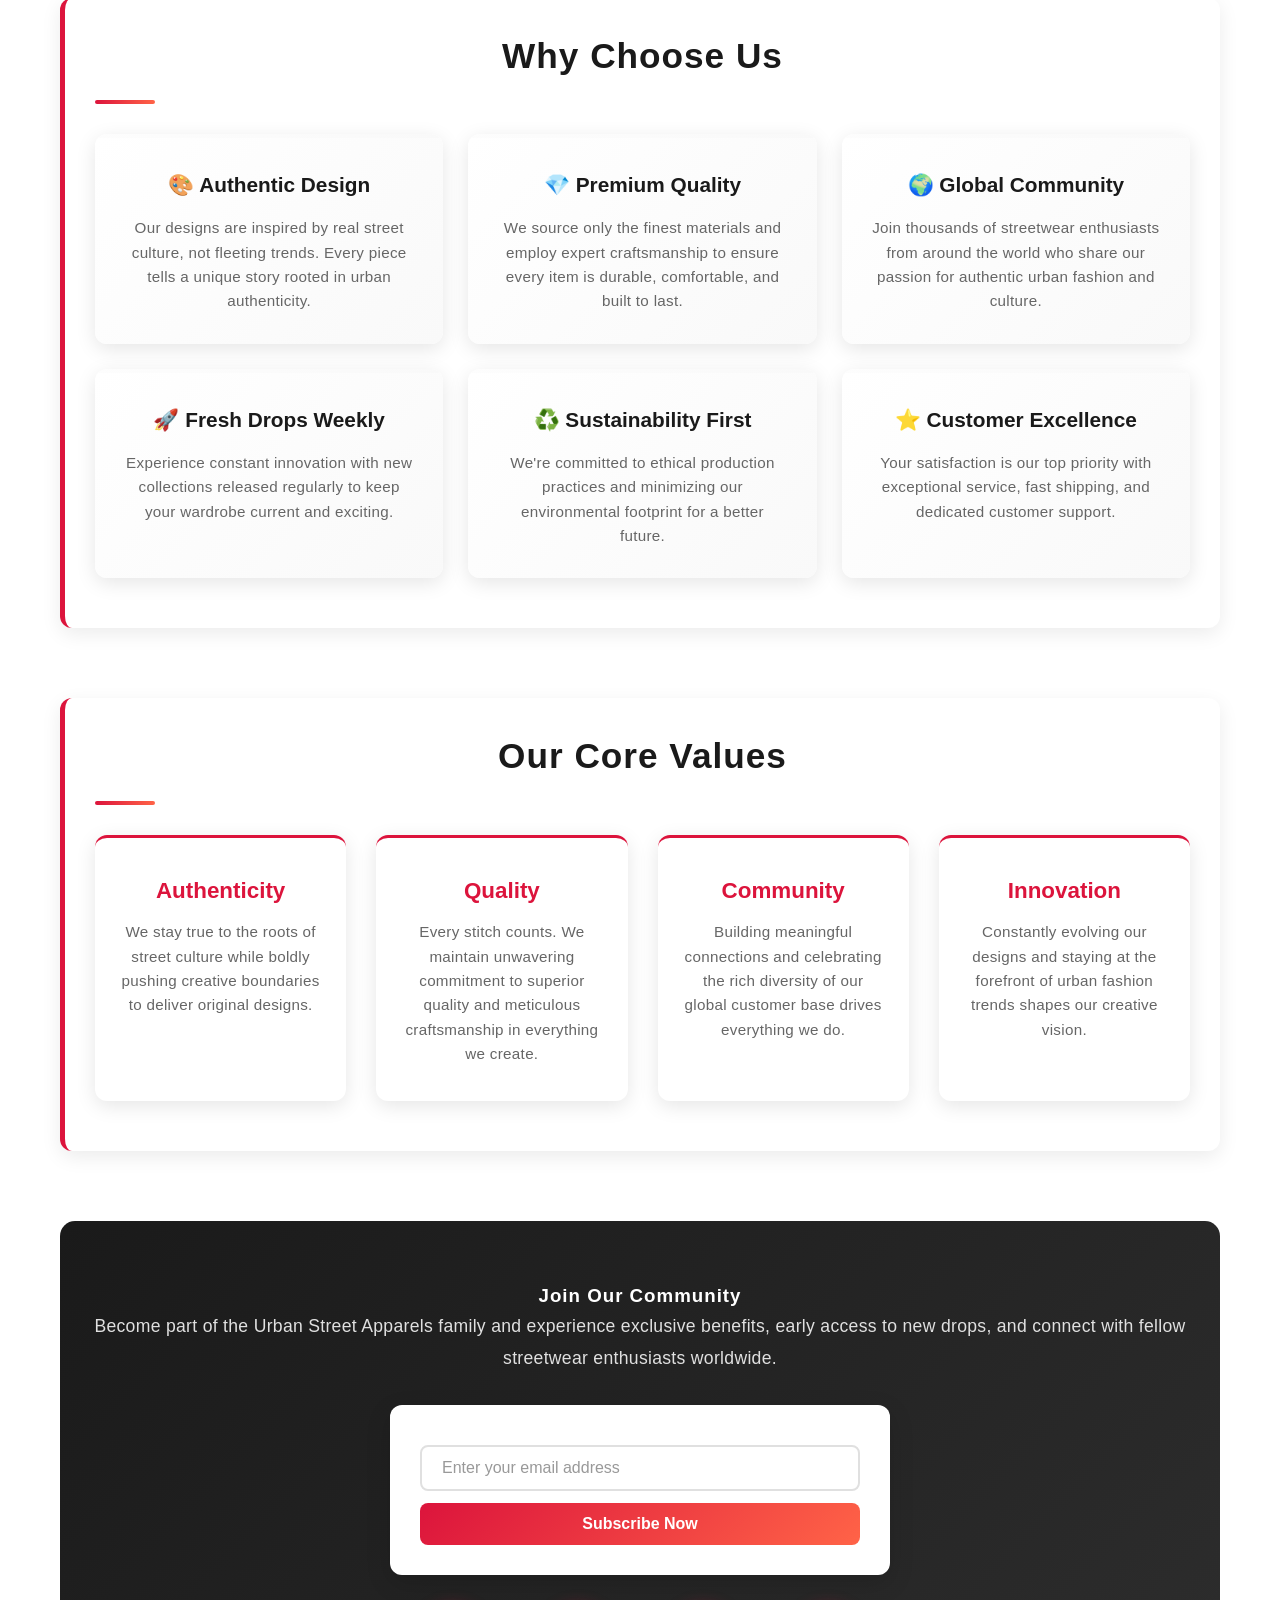
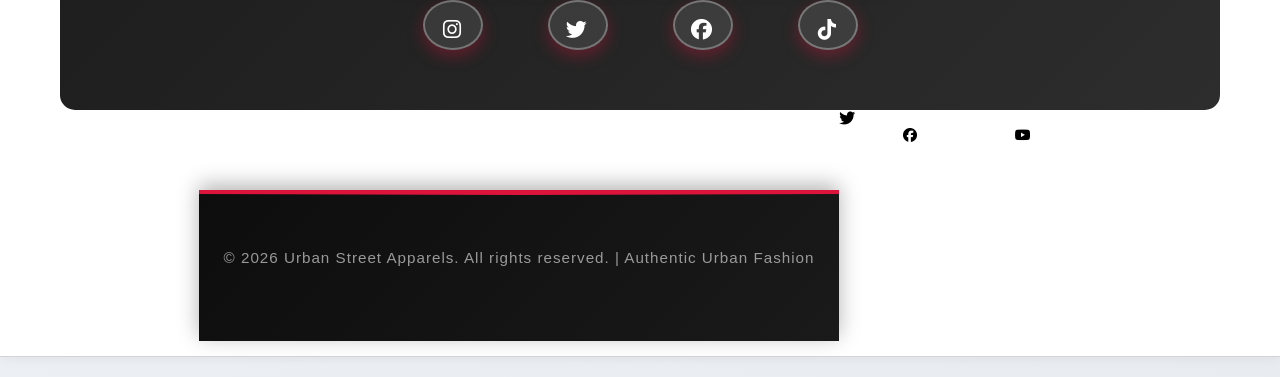
==== commit 9ecc018b: "Update navigation links to replace "FAQ" with "Help" across all pages." ====
--- a/about.html
+++ b/about.html
@@ -314,7 +314,7 @@
       <a href="about.html">About</a>
       <a href="shop.html">Shop</a>
       <a href="contact.html">Contact</a>
-    <a href="faq.html">FAQ</a>
+    <a href="faq.html">Help</a>
       <div>
         <h2>OUR STORY</h2>
         <p>Authentic Streetwear, Authentic Culture, Authentic You</p>
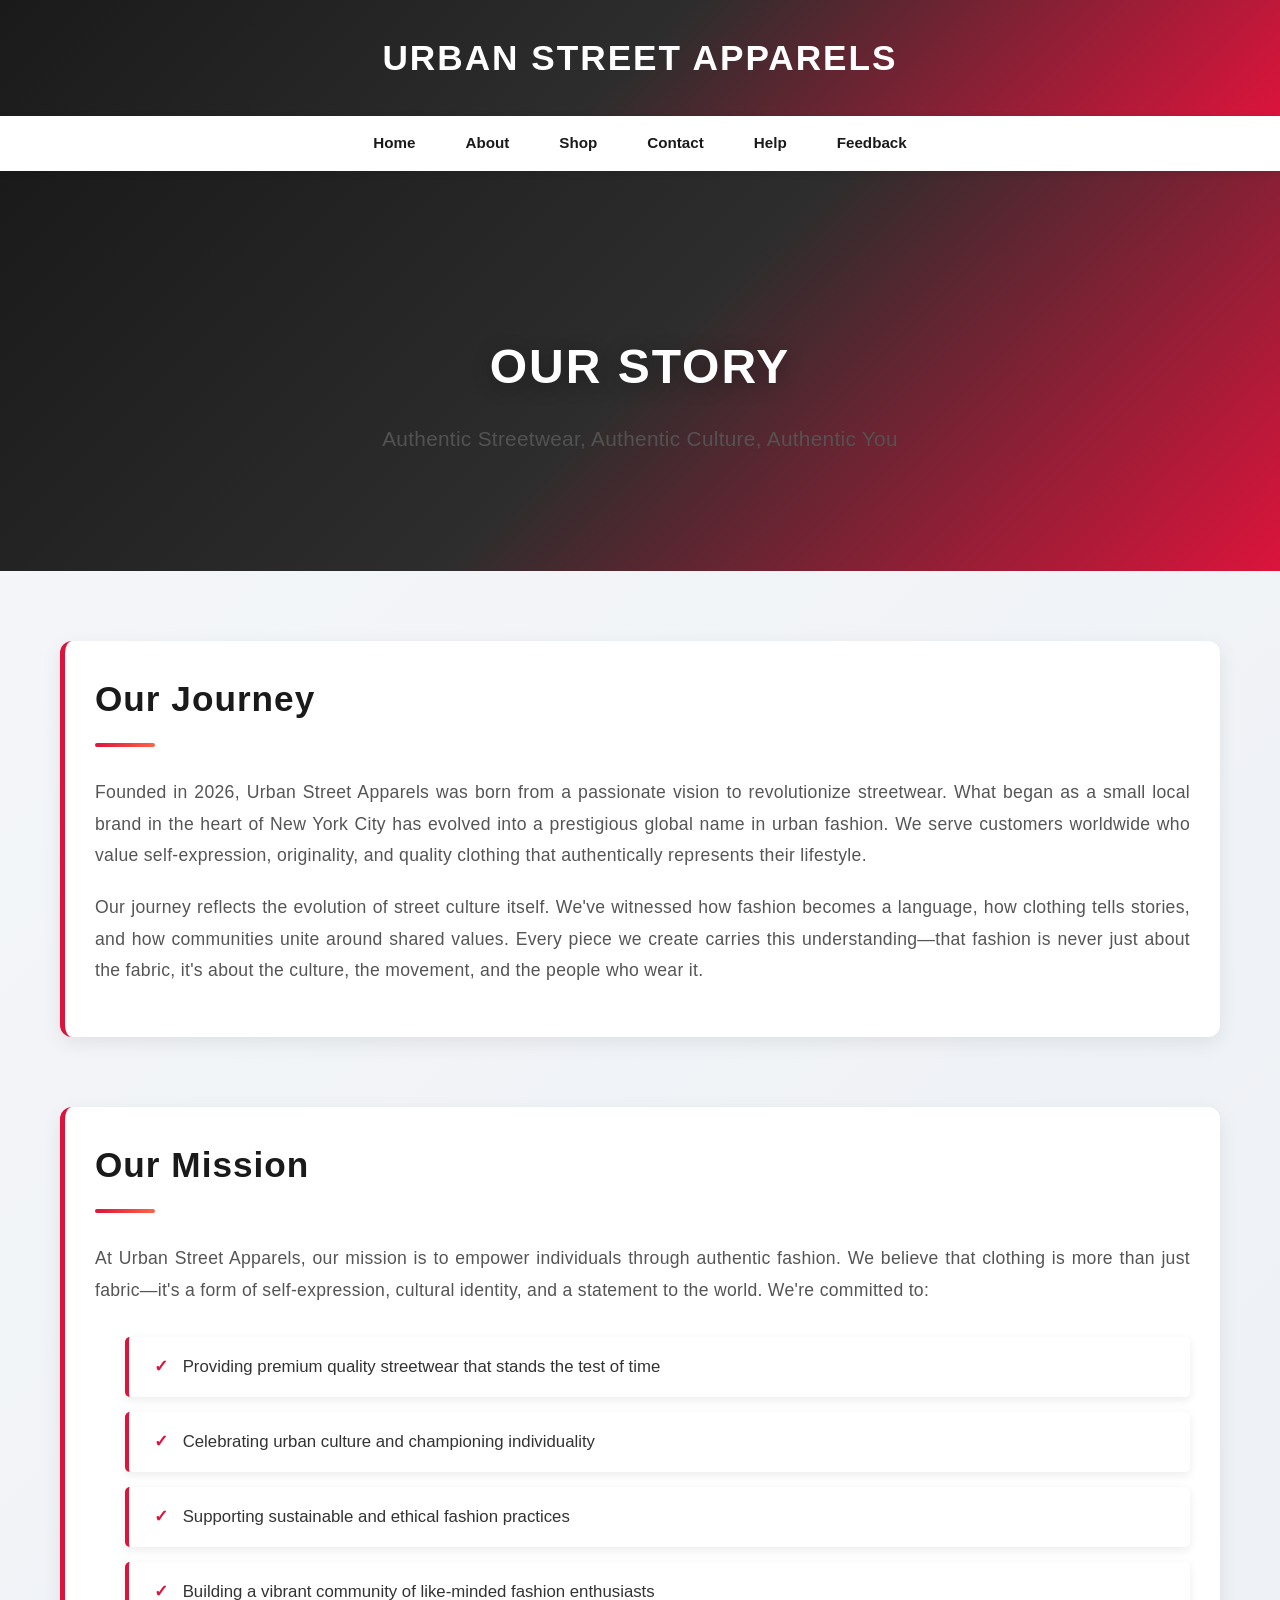
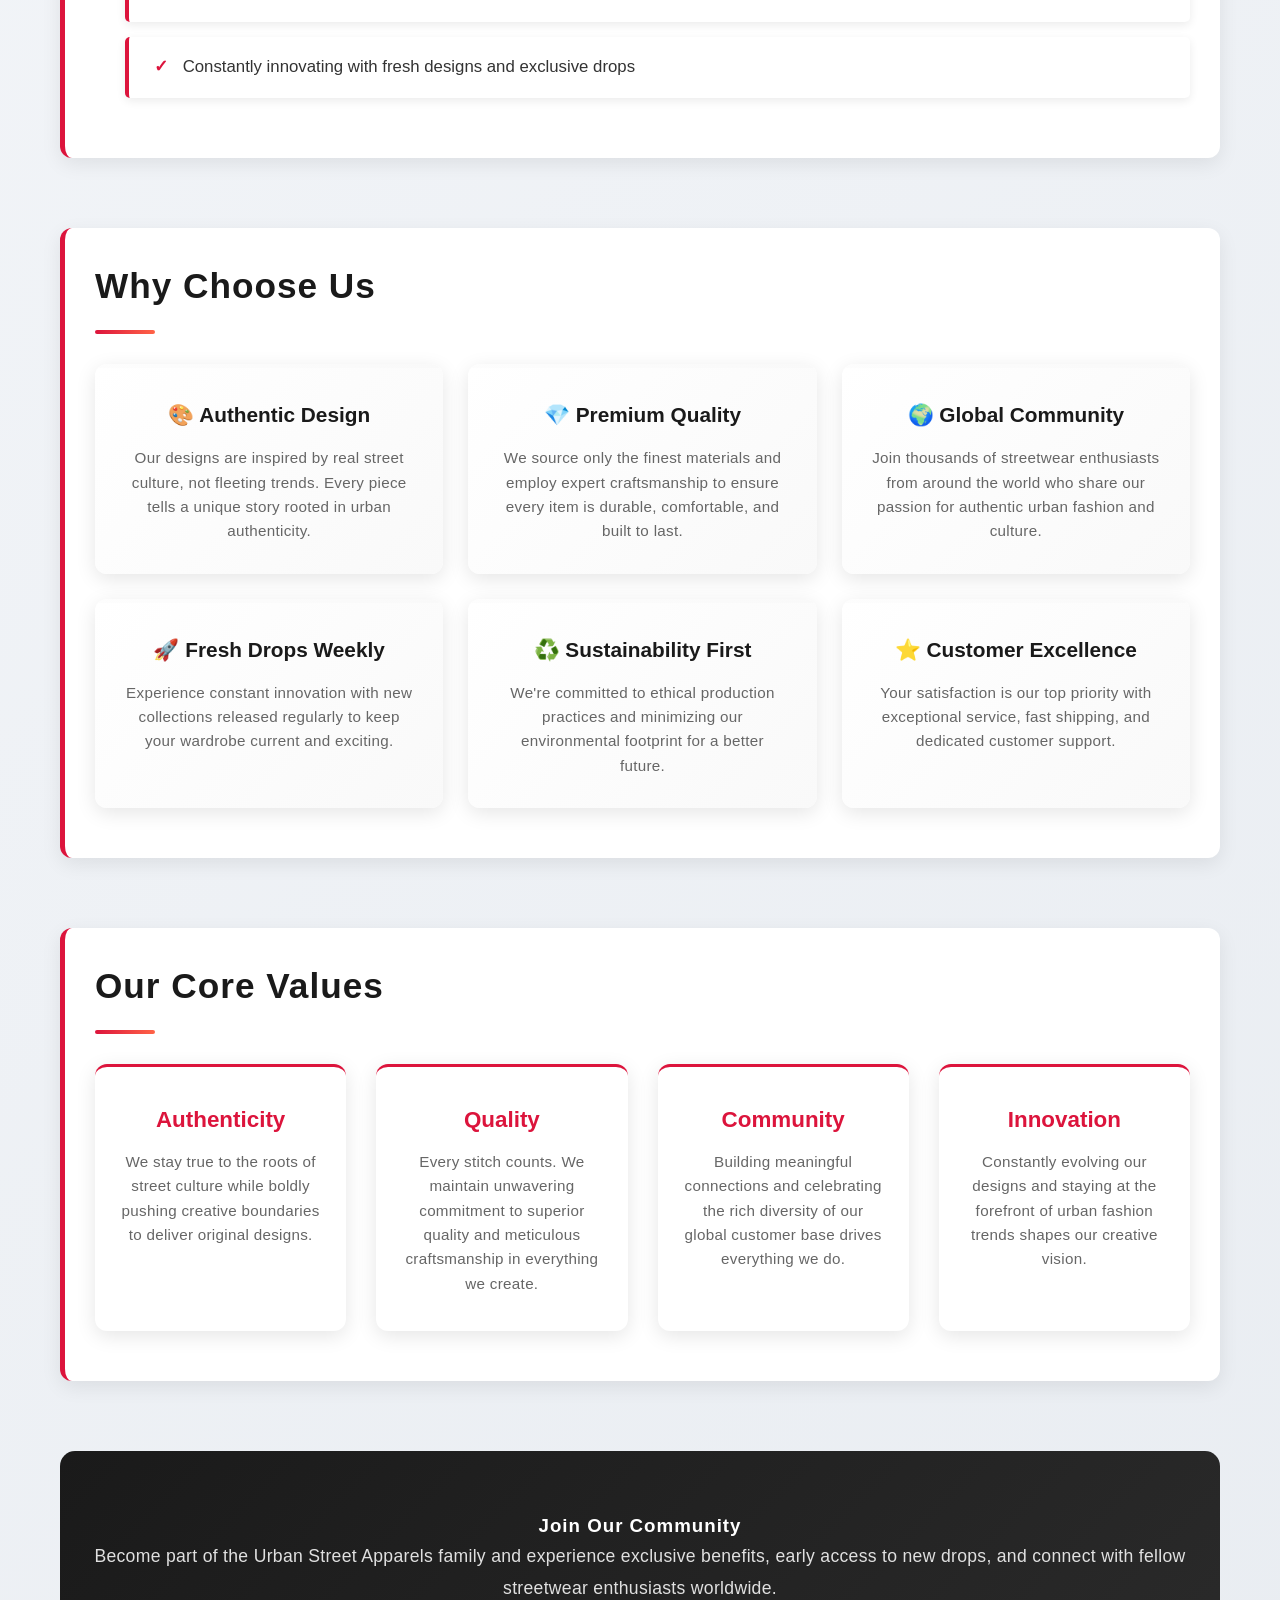
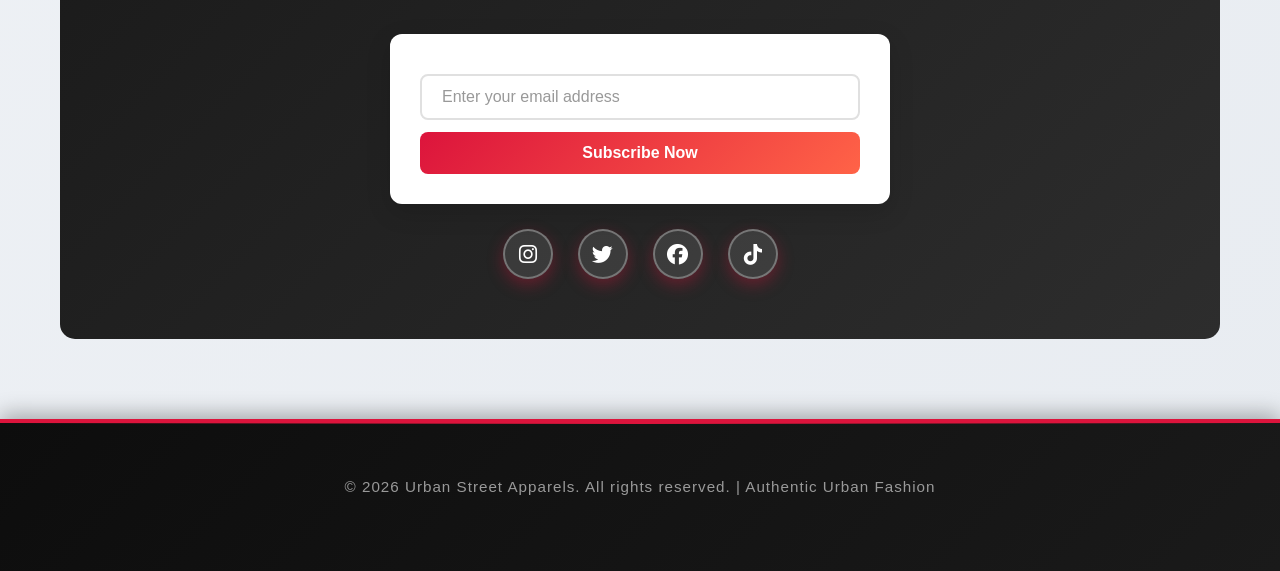
==== commit 1cc94942: "Update website files" ====
--- a/about.html
+++ b/about.html
@@ -307,14 +307,19 @@
       }
     </style>
   </head>
-  <body> 
+  <body>
     <h1 class="logo">URBAN STREET APPARELS</h1>
+
     <nav>
       <a href="index.html">Home</a>
       <a href="about.html">About</a>
       <a href="shop.html">Shop</a>
       <a href="contact.html">Contact</a>
-    <a href="faq.html">Help</a>
+      <a href="faq.html">Help</a>
+      <a href="feedback.html">Feedback</a>
+    </nav>
+
+    <div class="about-hero">
       <div>
         <h2>OUR STORY</h2>
         <p>Authentic Streetwear, Authentic Culture, Authentic You</p>
@@ -429,17 +434,4 @@
       <p>&copy; 2026 Urban Street Apparels. All rights reserved. | Authentic Urban Fashion</p>
     </footer>
   </body>
-          <i class="fab fa-twitter"></i>
-        </a>
-        <a href="https://www.facebook.com/urbanstreetapparels.bw" target="_blank" title="Facebook">
-          <i class="fab fa-facebook"></i>
-        </a>
-        <a href="https://www.youtube.com/@urbanstreetapparels" target="_blank" title="YouTube">
-          <i class="fab fa-youtube"></i>
-        </a>
-      </div>
-    </div>
-  </div>
-
-  </body>  
 </html>
--- a/style.css
+++ b/style.css
@@ -10,14 +10,11 @@
 }
 
 :root {
-    --primary-color: #0a0e27;
-    --secondary-color: #1a1f3a;
+    --primary-color: #1a1a1a;
     --accent-color: #dc143c;
     --accent-light: #ff6347;
-    --accent-glow: #ff1744;
-    --text-color: #fff;
-    --text-secondary: #b0b0b0;
-    --light-bg: #f5f7fa;
+    --text-color: #333;
+    --light-bg: #f9f9f9;
     --border-color: #e0e0e0;
 }
 
@@ -33,286 +30,118 @@
 
 /* ==================== HEADER & NAVIGATION ==================== */
 h1.logo {
-    background: linear-gradient(135deg, #0a0e27 0%, #1a1f3a 50%, #dc143c 100%);
-    background-size: 300% 300%;
-    animation: gradientShift 8s ease infinite;
     color: white;
-    padding: 35px 20px;
+    background: linear-gradient(135deg, #1a1a1a 0%, #2d2d2d 50%, #dc143c 100%);
+    padding: 30px 20px;
     margin: 0;
-    font-size: 2.8em;
+    font-size: 2.2em;
     font-weight: 900;
-    letter-spacing: 3px;
+    letter-spacing: 2px;
     text-align: center;
-    box-shadow: 0 8px 30px rgba(220, 20, 60, 0.3);
-    position: relative;
-    overflow: hidden;
-}
-
-@keyframes gradientShift {
-    0% { background-position: 0% 50%; }
-    50% { background-position: 100% 50%; }
-    100% { background-position: 0% 50%; }
-}
-
-h1.logo::before {
-    content: '';
-    position: absolute;
-    top: 0;
-    left: -100%;
-    width: 100%;
-    height: 100%;
-    background: linear-gradient(90deg, transparent, rgba(255,255,255,0.2), transparent);
-    animation: shine 3s infinite;
-}
-
-@keyframes shine {
-    0% { left: -100%; }
-    100% { left: 100%; }
 }
 
 h1.logo span.top-line,
 h1.logo span.bottom-line {
     display: block;
-    line-height: 1.1;
-    text-shadow: 0 4px 20px rgba(0, 0, 0, 0.4);
-    animation: slideUp 0.8s ease-out;
-}
-
-@keyframes slideUp {
-    from {
-        opacity: 0;
-        transform: translateY(20px);
-    }
-    to {
-        opacity: 1;
-        transform: translateY(0);
-    }
+    line-height: 1.2;
 }
 
 nav {
-    background: rgba(255, 255, 255, 0.95);
+    background: white;
     padding: 0;
-    position: sticky;
-    top: 0;
-    z-index: 100;
-    box-shadow: 0 4px 30px rgba(0, 0, 0, 0.1);
     display: flex;
     justify-content: center;
     flex-wrap: wrap;
     gap: 0;
-    backdrop-filter: blur(10px);
-    border-bottom: 2px solid rgba(220, 20, 60, 0.1);
+    box-shadow: 0 2px 8px rgba(0, 0, 0, 0.1);
+    position: sticky;
+    top: 0;
+    z-index: 100;
 }
 
 nav a {
-    padding: 14px 28px;
+    padding: 15px 25px;
     text-decoration: none;
     color: var(--primary-color);
-    font-weight: 700;
-    transition: all 0.4s cubic-bezier(0.4, 0, 0.2, 1);
-    border-bottom: 3px solid transparent;
+    font-weight: 600;
+    transition: all 0.3s ease;
     font-size: 0.95em;
-    letter-spacing: 0.5px;
-    text-transform: uppercase;
-    position: relative;
-}
-
-nav a::before {
-    content: '';
-    position: absolute;
-    bottom: -3px;
-    left: 0;
-    width: 0;
-    height: 3px;
-    background: linear-gradient(90deg, #dc143c, #ff6347);
-    transition: width 0.4s cubic-bezier(0.4, 0, 0.2, 1);
-}
-
-nav a:hover::before {
-    width: 100%;
 }
 
 nav a:hover {
     color: var(--accent-color);
-    transform: translateY(-2px);
+    background: #f5f5f5;
 }
 
 /* ==================== HERO SECTION ==================== */
 section.hero {
-    background: linear-gradient(135deg, #0a0e27 0%, #1a1f3a 25%, #dc143c 75%, #ff1744 100%);
-    background-size: 400% 400%;
-    animation: gradientShift 15s ease infinite;
+    background: linear-gradient(135deg, #1a1a1a 0%, #2d2d2d 50%, #dc143c 100%);
     color: white;
-    padding: 120px 20px;
+    padding: 100px 20px;
     text-align: center;
-    min-height: 550px;
+    min-height: 400px;
     display: flex;
     align-items: center;
     justify-content: center;
-    position: relative;
-    overflow: hidden;
-}
-
-section.hero::before {
-    content: '';
-    position: absolute;
-    top: 0;
-    left: 0;
-    right: 0;
-    bottom: 0;
-    background: radial-gradient(circle at 20% 50%, rgba(255, 99, 71, 0.2) 0%, transparent 50%),
-                radial-gradient(circle at 80% 80%, rgba(220, 20, 60, 0.2) 0%, transparent 50%);
-    pointer-events: none;
-}
-
-section.hero::after {
-    content: '';
-    position: absolute;
-    width: 300px;
-    height: 300px;
-    background: radial-gradient(circle, rgba(255, 23, 68, 0.3) 0%, transparent 70%);
-    border-radius: 50%;
-    top: -150px;
-    right: -100px;
-    animation: float 6s ease-in-out infinite;
-}
-
-@keyframes float {
-    0%, 100% { transform: translateY(0px); }
-    50% { transform: translateY(30px); }
 }
 
 .hero-content {
     max-width: 850px;
-    position: relative;
-    z-index: 1;
 }
 
 .hero-title {
-    font-size: 4em;
+    font-size: 3em;
     font-weight: 900;
     margin-bottom: 20px;
-    text-shadow: 0 8px 32px rgba(0, 0, 0, 0.4);
+    text-shadow: 0 4px 20px rgba(0, 0, 0, 0.3);
     letter-spacing: 2px;
-    animation: slideDown 0.8s ease-out;
-    line-height: 1.1;
-}
-
-@keyframes slideDown {
-    from {
-        opacity: 0;
-        transform: translateY(-30px);
-    }
-    to {
-        opacity: 1;
-        transform: translateY(0);
-    }
 }
 
 .hero-subtitle {
-    font-size: 1.6em;
-    margin-bottom: 45px;
-    opacity: 0.98;
+    font-size: 1.4em;
+    margin-bottom: 40px;
+    opacity: 0.95;
     font-weight: 300;
-    animation: fadeIn 1s ease-out 0.3s backwards;
-    letter-spacing: 0.5px;
-}
-
-@keyframes fadeIn {
-    from { opacity: 0; }
-    to { opacity: 1; }
 }
 
 .hero-btn {
-    background: linear-gradient(135deg, white, #f0f0f0);
+    background: white;
     color: var(--accent-color);
-    padding: 16px 50px;
+    padding: 14px 40px;
     border: none;
-    border-radius: 50px;
-    font-weight: 800;
-    font-size: 1.15em;
+    border-radius: 8px;
+    font-weight: 700;
+    font-size: 1em;
     cursor: pointer;
-    transition: all 0.4s cubic-bezier(0.4, 0, 0.2, 1);
+    transition: all 0.3s ease;
     text-decoration: none;
     display: inline-block;
-    box-shadow: 0 10px 35px rgba(0, 0, 0, 0.25);
-    letter-spacing: 1px;
-    animation: popIn 1s ease-out 0.5s backwards;
-    position: relative;
-    overflow: hidden;
-}
-
-@keyframes popIn {
-    from {
-        opacity: 0;
-        transform: scale(0.9);
-    }
-    to {
-        opacity: 1;
-        transform: scale(1);
-    }
-}
-
-.hero-btn::before {
-    content: '';
-    position: absolute;
-    top: 0;
-    left: -100%;
-    width: 100%;
-    height: 100%;
-    background: linear-gradient(90deg, transparent, rgba(255,255,255,0.3), transparent);
-    transition: left 0.6s ease;
-}
-
-.hero-btn:hover::before {
-    left: 100%;
+    box-shadow: 0 4px 15px rgba(0, 0, 0, 0.2);
 }
 
 .hero-btn:hover {
-    transform: translateY(-4px);
-    box-shadow: 0 15px 45px rgba(220, 20, 60, 0.35);
-    background: linear-gradient(135deg, #f5f5f5, white);
-}
-
-.hero-btn:active {
-    transform: translateY(-2px);
+    transform: translateY(-3px);
+    box-shadow: 0 8px 25px rgba(0, 0, 0, 0.3);
 }
 
 /* ==================== SECTION STYLING ==================== */
 .section-title {
-    font-size: 3em;
+    font-size: 2.5em;
     font-weight: 900;
     text-align: center;
-    margin: 80px 20px 60px 20px;
+    margin: 60px 20px 50px 20px;
     color: var(--primary-color);
-    letter-spacing: 1.5px;
-    position: relative;
-    padding-bottom: 30px;
-    animation: fadeInUp 0.8s ease-out;
-}
-
-@keyframes fadeInUp {
-    from {
-        opacity: 0;
-        transform: translateY(30px);
-    }
-    to {
-        opacity: 1;
-        transform: translateY(0);
-    }
+    letter-spacing: 1px;
 }
 
 .section-title::after {
     content: '';
-    position: absolute;
-    bottom: 0;
-    left: 50%;
-    transform: translateX(-50%);
-    width: 120px;
-    height: 5px;
-    background: linear-gradient(90deg, var(--accent-color), var(--accent-light));
-    border-radius: 3px;
-    box-shadow: 0 4px 15px rgba(220, 20, 60, 0.3);
+    display: block;
+    width: 100px;
+    height: 4px;
+    background: var(--accent-color);
+    margin: 15px auto 0;
+    border-radius: 2px;
 }
 
 /* ==================== PRODUCT GRID ==================== */
@@ -680,295 +509,7 @@
     }
 }
 
-body.homepage::before {
-    content: "";
-    position: fixed;
-    top: 0;
-    left: 0;
-    width: 100%;
-    height: 80%;
-    background: rgba(0, 0, 0, 0.5);
-    z-index: -1;
-}
-
-
-body:not(.homepage) {
-    background-color: whitesmoke;
-    color: black;
-}
-
-body {
-    font-family: 'Helvetica Neue', Helvetica, Arial, sans-serif;
-    line-height: 1.6;
-}
-
-
-.logo {
-    text-align: center;
-    font-size: 50px;
-    letter-spacing: 4px;
-    padding: 30px 0 10px 0;
-    font-weight: 700;
-    transition: all 0.4s ease;
-}
-
-.logo:hover {
-    transform: scale(1.03);
-}
-
-.logo .top-line {
-    display: block;
-    font-size: 52px;
-    letter-spacing: 6px;
-    font-weight: 800;
-    color: darkred;
-    text-shadow: 0 0 5px red, 0 0 10px darkred;
-}
-
-.logo .bottom-line {
-    display: block;
-    font-size: 52px;
-    letter-spacing: 6px;
-    font-weight: 800;
-    color: darkred;
-    margin-top: 5px;
-}
-
-
-body.homepage .logo .top-line {
-    color: #ffcccc;
-    text-shadow: 2px 2px 8px black;
-}
-
-body.homepage .logo .bottom-line {
-    color: #ffcccc;
-    text-shadow: 2px 2px 8px black;
-}
-
-
-nav {
-    text-align: center;
-    margin: 20px 0;
-    padding: 15px 0;
-    border-top: 1px solid lightgray;
-    border-bottom: 1px solid lightgray;
-    background-color: white;
-    box-shadow: 0 2px 10px rgba(0,0,0,0.05);
-}
-
-nav a {
-    color: black;
-    margin: 0 20px;
-    text-decoration: none;
-    font-weight: 700;
-    text-transform: uppercase;
-    font-size: 14px;
-    letter-spacing: 2px;
-    transition: all 0.4s ease;
-    position: relative;
-    padding-bottom: 5px;
-}
-
-nav a::after {
-    content: '';
-    position: absolute;
-    bottom: -5px;
-    left: 50%;
-    width: 0;
-    height: 2px;
-    background: linear-gradient(135deg, #dc143c, #ff6347);
-    transition: all 0.4s ease;
-    transform: translateX(-50%);
-}
-
-nav a:hover::after {
-    width: 100%;
-}
-
-nav a:hover {
-    color: #dc143c;
-    transform: translateY(-2px);
-}
-
-/* Homepage navigation */
-body.homepage nav {
-    background: rgba(0, 0, 0, 0.7);
-    border-top: 1px solid rgba(255,255,255,0.2);
-    border-bottom: 1px solid rgba(255,255,255,0.2);
-    backdrop-filter: blur(5px);
-}
-
-body.homepage nav a {
-    color: white;
-}
-
-body.homepage nav a::after {
-    background: linear-gradient(135deg, #ff6347, #dc143c);
-}
-
-body.homepage nav a:hover {
-    color: #ff6347;
-}
-
-/* Hero Section */
-.hero {
-    position: relative;
-    margin-bottom: 40px;
-    padding: 100px 20px;
-    background: linear-gradient(135deg, #0d0d0d 0%, #2d2d2d 100%);
-    text-align: center;
-    overflow: hidden;
-}
-
-.hero::before {
-    content: "";
-    position: absolute;
-    top: 0;
-    left: 0;
-    right: 0;
-    bottom: 0;
-    background: radial-gradient(circle at 20% 50%, rgba(220, 20, 60, 0.2) 0%, transparent 50%);
-    pointer-events: none;
-}
-
-.hero::after {
-    content: "";
-    position: absolute;
-    top: 0;
-    right: 0;
-    width: 300px;
-    height: 300px;
-    background: radial-gradient(circle, rgba(255, 99, 71, 0.1) 0%, transparent 70%);
-    border-radius: 50%;
-    pointer-events: none;
-}
-
-.hero-content {
-    position: relative;
-    z-index: 1;
-    animation: slideUp 0.8s ease-out, fadeIn 0.8s ease-out;
-}
-
-@keyframes slideUp {
-    from {
-        opacity: 0;
-        transform: translateY(40px);
-    }
-    to {
-        opacity: 1;
-        transform: translateY(0);
-    }
-}
-
-@keyframes fadeIn {
-    from {
-        opacity: 0;
-    }
-    to {
-        opacity: 1;
-    }
-}
-
-.hero-title {
-    font-size: 56px;
-    font-weight: 900;
-    color: #fff;
-    letter-spacing: 3px;
-    margin: 0 0 20px 0;
-    text-shadow: 2px 2px 12px rgba(0,0,0,0.6);
-    line-height: 1.2;
-}
-
-.hero-subtitle {
-    font-size: 22px;
-    color: #ddd;
-    margin: 0 0 35px 0;
-    letter-spacing: 1.5px;
-    font-weight: 300;
-    text-shadow: 1px 1px 6px rgba(0,0,0,0.5);
-}
-
-.hero-btn {
-    display: inline-block;
-    background: linear-gradient(135deg, #dc143c, #ff6347);
-    color: white;
-    padding: 16px 50px;
-    text-decoration: none;
-    font-weight: bold;
-    border-radius: 50px;
-    transition: all 0.4s cubic-bezier(0.34, 1.56, 0.64, 1);
-    letter-spacing: 2px;
-    font-size: 16px;
-    box-shadow: 0 10px 30px rgba(220, 20, 60, 0.4);
-    text-transform: uppercase;
-    border: 2px solid transparent;
-}
-
-.hero-btn:hover {
-    transform: translateY(-4px) scale(1.05);
-    box-shadow: 0 15px 45px rgba(220, 20, 60, 0.6);
-    background: linear-gradient(135deg, #ff6347, #dc143c);
-    border-color: rgba(255,255,255,0.3);
-}
-
-/* Product Grid */
-.grid {
-    display: grid;
-    grid-template-columns: repeat(auto-fit, minmax(250px, 1fr));
-    gap: 25px;
-    padding: 30px;
-    max-width: 1200px;
-    margin: 0 auto;
-}
-
-.grid img {
-    width: 100%;
-    height: 300px;
-    object-fit: cover;
-    transition: all 0.4s cubic-bezier(0.34, 1.56, 0.64, 1);
-    border-radius: 12px;
-    box-shadow: 0 8px 20px rgba(0,0,0,0.15);
-}
-
-.grid img:hover {
-    transform: scale(1.08) rotate(1deg);
-    box-shadow: 0 15px 35px rgba(220, 20, 60, 0.25);
-}
-
-/* Product Showcase */
-.product-showcase {
-    display: grid;
-    grid-template-columns: repeat(auto-fit, minmax(240px, 1fr));
-    gap: 35px;
-    padding: 60px 25px;
-    max-width: 1200px;
-    margin: 0 auto;
-}
-
-.featured-item {
-    background: white;
-    border-radius: 16px;
-    overflow: hidden;
-    box-shadow: 0 10px 30px rgba(0,0,0,0.1);
-    transition: all 0.4s cubic-bezier(0.34, 1.56, 0.64, 1);
-    text-align: center;
-    border: 2px solid transparent;
-}
-
-.featured-item:hover {
-    transform: translateY(-15px) scale(1.02);
-    box-shadow: 0 20px 50px rgba(220, 20, 60, 0.3);
-    border-color: #dc143c;
-}
-
-.product-image-box {
-    background: linear-gradient(135deg, #2d2d2d 0%, #1a1a1a 100%);
-    height: 220px;
-    display: flex;
-    align-items: center;
-    justify-content: center;
-    color: #fff;
-    font-weight: bold;
+
     font-size: 16px;
     letter-spacing: 1.5px;
     position: relative;
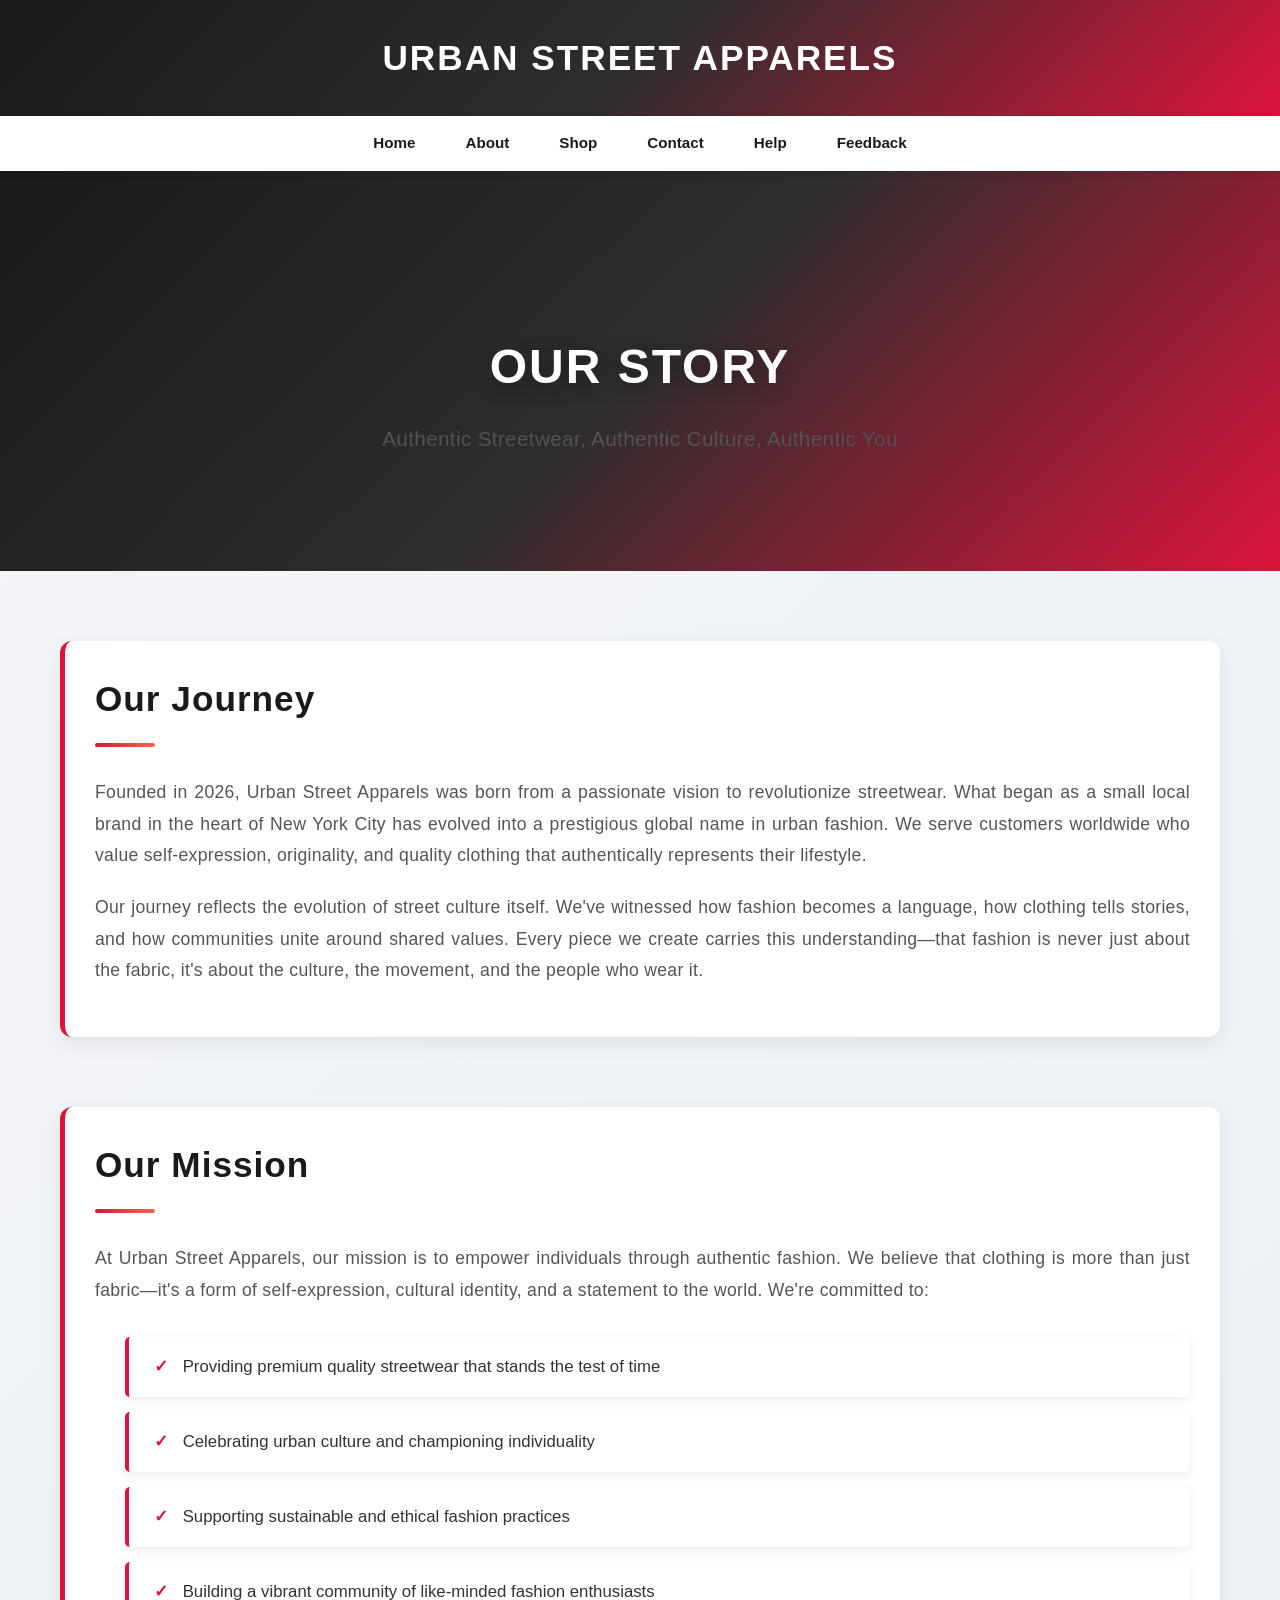
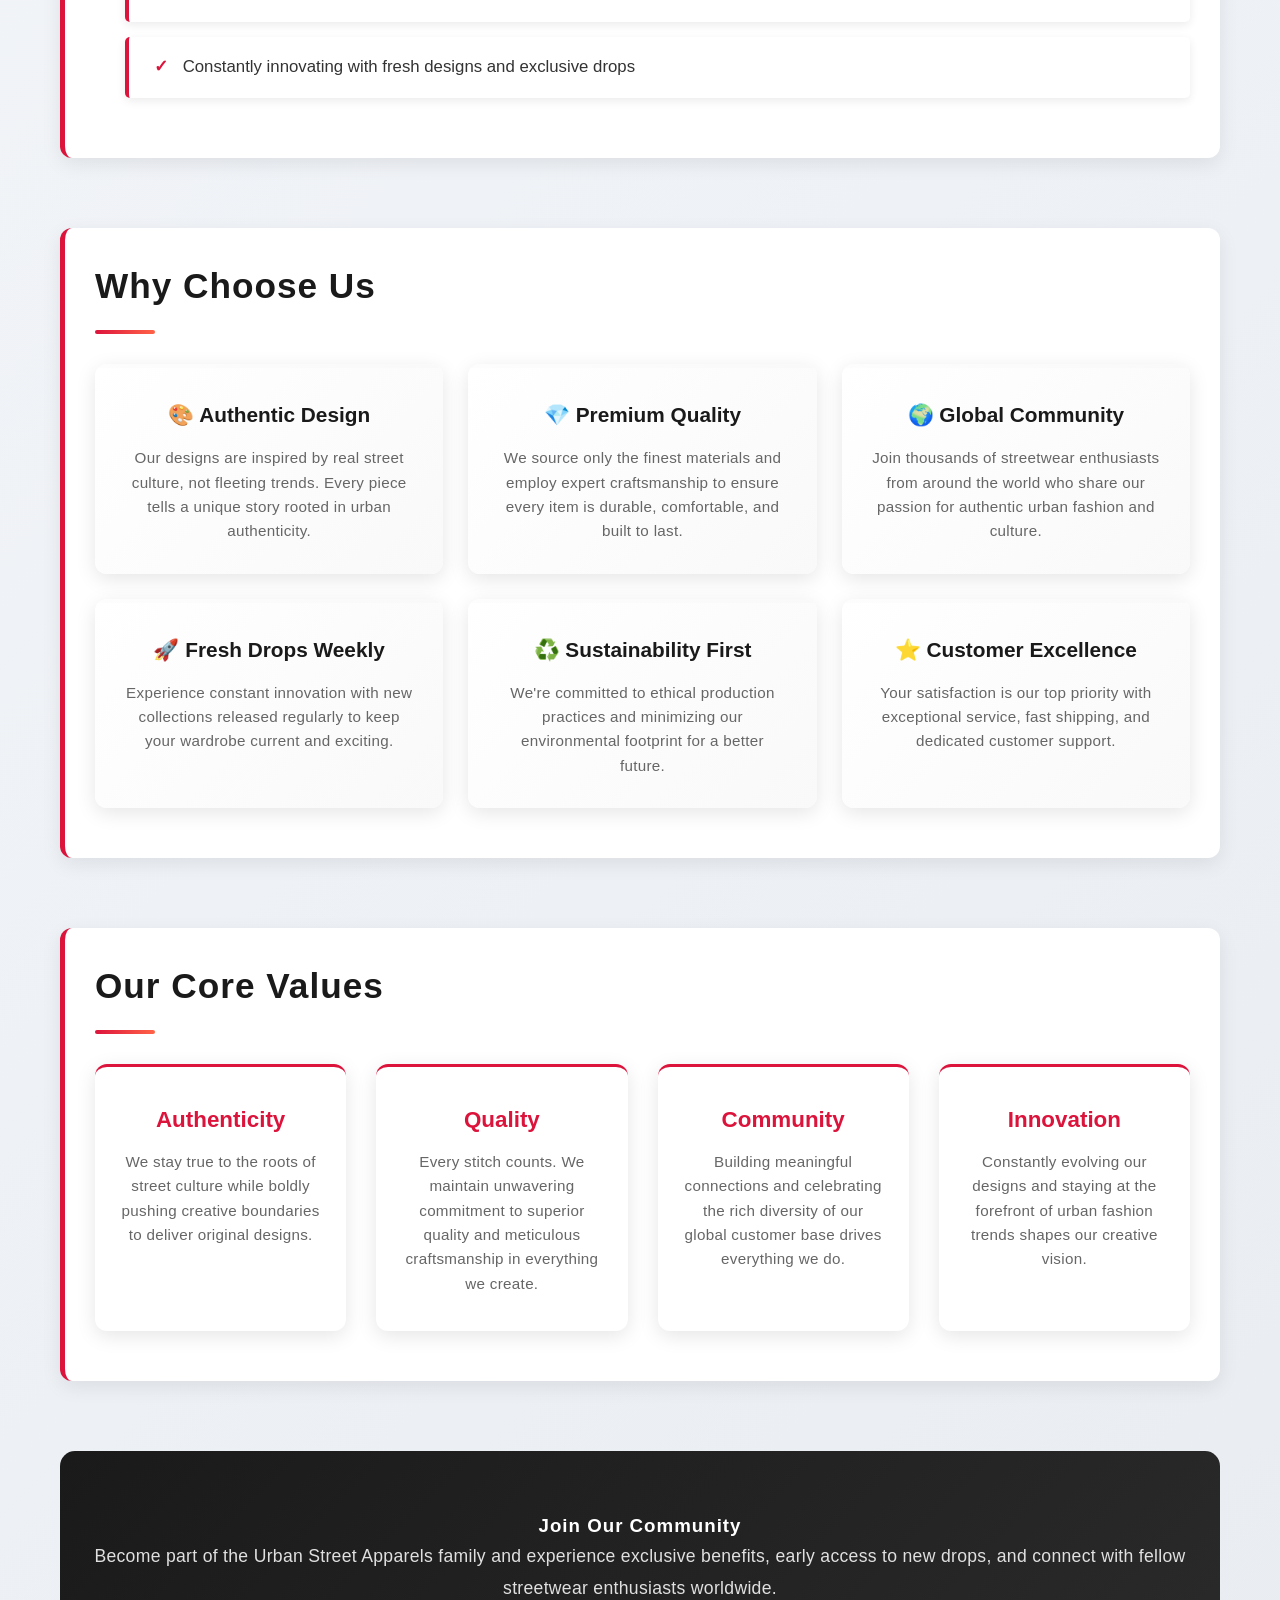
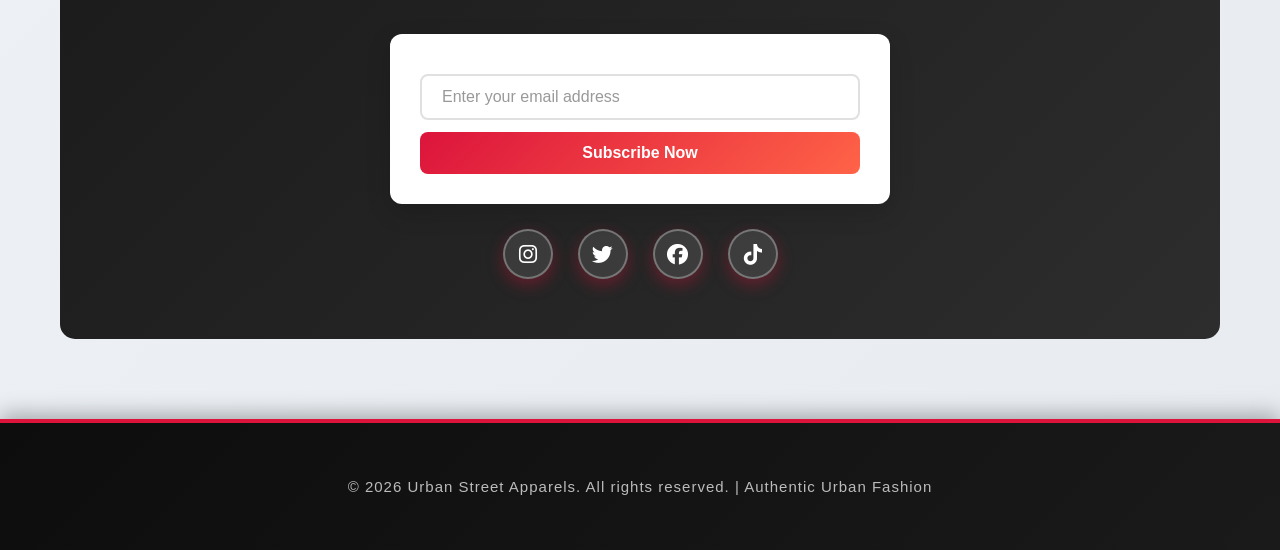
==== commit 09f76341: "Update website content and styles" ====
--- a/about.html
+++ b/about.html
@@ -310,14 +310,31 @@
   <body>
     <h1 class="logo">URBAN STREET APPARELS</h1>
 
-    <nav>
-      <a href="index.html">Home</a>
-      <a href="about.html">About</a>
-      <a href="shop.html">Shop</a>
-      <a href="contact.html">Contact</a>
-      <a href="faq.html">Help</a>
-      <a href="feedback.html">Feedback</a>
+    <nav class="navbar">
+      <button class="hamburger" id="hamburger" aria-label="Toggle menu">
+        <i class="fas fa-bars"></i>
+      </button>
+      <div class="nav-links" id="navLinks">
+        <a href="index.html">Home</a>
+        <a href="about.html">About</a>
+        <a href="shop.html">Shop</a>
+        <a href="contact.html">Contact</a>
+        <a href="faq.html">Help</a>
+        <a href="feedback.html">Feedback</a>
+      </div>
     </nav>
+    <script>
+      const hamburger = document.getElementById('hamburger');
+      const navLinks = document.getElementById('navLinks');
+      hamburger.addEventListener('click', function() {
+        navLinks.classList.toggle('active');
+      });
+      document.querySelectorAll('.nav-links a').forEach(link => {
+        link.addEventListener('click', function() {
+          navLinks.classList.remove('active');
+        });
+      });
+    </script>
 
     <div class="about-hero">
       <div>
--- a/style.css
+++ b/style.css
@@ -46,17 +46,40 @@
     line-height: 1.2;
 }
 
-nav {
+nav.navbar {
     background: white;
     padding: 0;
     display: flex;
     justify-content: center;
+    align-items: center;
     flex-wrap: wrap;
     gap: 0;
     box-shadow: 0 2px 8px rgba(0, 0, 0, 0.1);
     position: sticky;
     top: 0;
     z-index: 100;
+}
+
+.hamburger {
+    display: none;
+    background: none;
+    border: none;
+    color: var(--primary-color);
+    font-size: 1.5em;
+    cursor: pointer;
+    padding: 15px 20px;
+    transition: color 0.3s ease;
+}
+
+.hamburger:hover {
+    color: var(--accent-color);
+}
+
+.nav-links {
+    display: flex;
+    justify-content: center;
+    flex-wrap: wrap;
+    gap: 0;
 }
 
 nav a {
@@ -75,14 +98,20 @@
 
 /* ==================== HERO SECTION ==================== */
 section.hero {
-    background: linear-gradient(135deg, #1a1a1a 0%, #2d2d2d 50%, #dc143c 100%);
+    background: linear-gradient(135deg, rgba(26, 26, 26, 0.75) 0%, rgba(45, 45, 45, 0.75) 50%, rgba(220, 20, 60, 0.75) 100%), 
+                url('images/streetwear-person.jpg');
+    background-size: cover;
+    background-position: center;
+    background-attachment: fixed;
+    background-repeat: no-repeat;
     color: white;
     padding: 100px 20px;
     text-align: center;
-    min-height: 400px;
+    min-height: 500px;
     display: flex;
     align-items: center;
     justify-content: center;
+    position: relative;
 }
 
 .hero-content {
@@ -269,6 +298,28 @@
     -webkit-text-fill-color: transparent;
     background-clip: text;
     margin: 12px 0 !important;
+}
+
+.product-description {
+    font-size: 0.95em;
+    color: #666;
+    margin: 10px 0 12px 0 !important;
+    line-height: 1.5;
+}
+
+.badge {
+    position: absolute;
+    top: 15px;
+    right: 15px;
+    background: linear-gradient(135deg, var(--accent-color), var(--accent-light));
+    color: white;
+    padding: 8px 15px;
+    border-radius: 25px;
+    font-size: 0.85em;
+    font-weight: 700;
+    z-index: 3;
+    text-transform: uppercase;
+    box-shadow: 0 4px 15px rgba(220, 20, 60, 0.4);
 }
 
 .shop-btn {
@@ -382,43 +433,222 @@
     line-height: 1.8;
 }
 
+/* ==================== TESTIMONIALS SECTION ==================== */
+.testimonials-section {
+    padding: 80px 20px;
+    background: white;
+}
+
+.testimonials-grid {
+    display: grid;
+    grid-template-columns: repeat(auto-fit, minmax(280px, 1fr));
+    gap: 30px;
+    max-width: 1300px;
+    margin: 0 auto;
+}
+
+.testimonial-card {
+    background: linear-gradient(135deg, #f9fafb 0%, #f3f4f6 100%);
+    padding: 35px;
+    border-radius: 15px;
+    border-left: 4px solid var(--accent-color);
+    box-shadow: 0 8px 25px rgba(0, 0, 0, 0.08);
+    transition: all 0.4s cubic-bezier(0.4, 0, 0.2, 1);
+}
+
+.testimonial-card:hover {
+    transform: translateY(-5px);
+    box-shadow: 0 15px 40px rgba(220, 20, 60, 0.15);
+}
+
+.testimonial-card .stars {
+    color: #ffc107;
+    font-size: 1.2em;
+    margin-bottom: 15px;
+    letter-spacing: 2px;
+}
+
+.testimonial-text {
+    font-size: 0.95em;
+    color: #666;
+    font-style: italic;
+    margin: 15px 0;
+    line-height: 1.6;
+}
+
+.testimonial-author {
+    font-weight: 700;
+    color: var(--primary-color);
+    margin-top: 15px;
+    font-size: 0.9em;
+}
+
+/* ==================== NEWSLETTER SECTION ==================== */
+.newsletter-section {
+    background: linear-gradient(135deg, var(--primary-color) 0%, #2d2d2d 50%, var(--accent-color) 100%);
+    color: white;
+    padding: 80px 20px;
+    text-align: center;
+}
+
+.newsletter-section h2 {
+    font-size: 2.5em;
+    font-weight: 900;
+    margin-bottom: 15px;
+    letter-spacing: 2px;
+}
+
+.newsletter-section p {
+    font-size: 1.1em;
+    margin-bottom: 35px;
+    opacity: 0.95;
+    max-width: 600px;
+    margin-left: auto;
+    margin-right: auto;
+}
+
+.newsletter-form {
+    display: flex;
+    gap: 12px;
+    max-width: 500px;
+    margin: 0 auto;
+    flex-wrap: wrap;
+    justify-content: center;
+}
+
+.newsletter-form input {
+    flex: 1;
+    min-width: 250px;
+    padding: 15px 20px;
+    border: none;
+    border-radius: 8px;
+    font-size: 1em;
+    font-family: 'Poppins', sans-serif;
+}
+
+.newsletter-btn {
+    background: white;
+    color: var(--accent-color);
+    padding: 15px 30px;
+    border: none;
+    border-radius: 8px;
+    font-weight: 800;
+    cursor: pointer;
+    transition: all 0.3s ease;
+    letter-spacing: 1px;
+    text-transform: uppercase;
+}
+
+.newsletter-btn:hover {
+    transform: translateY(-2px);
+    box-shadow: 0 8px 20px rgba(0, 0, 0, 0.2);
+}
+
 /* ==================== FOOTER ==================== */
 footer {
     background: linear-gradient(135deg, #0a0e27 0%, #1a1f3a 100%);
     color: white;
+    padding: 60px 20px 30px;
+    margin-top: 80px;
+    border-top: 2px solid rgba(220, 20, 60, 0.2);
+}
+
+.footer-content {
+    display: grid;
+    grid-template-columns: repeat(auto-fit, minmax(250px, 1fr));
+    gap: 40px;
+    max-width: 1300px;
+    margin: 0 auto 40px;
+}
+
+.footer-section h4 {
+    font-size: 1.1em;
+    font-weight: 800;
+    margin-bottom: 15px;
+    letter-spacing: 1px;
+    color: var(--accent-color);
+}
+
+.footer-section p {
+    font-size: 0.95em;
+    line-height: 1.6;
+    opacity: 0.9;
+    margin-bottom: 15px;
+}
+
+.footer-section ul {
+    list-style: none;
+    padding: 0;
+}
+
+.footer-section ul li {
+    margin-bottom: 10px;
+}
+
+.footer-section a {
+    color: white;
+    text-decoration: none;
+    font-size: 0.95em;
+    opacity: 0.8;
+    transition: all 0.3s ease;
+}
+
+.footer-section a:hover {
+    opacity: 1;
+    color: var(--accent-color);
+}
+
+.social-links {
+    display: flex;
+    gap: 15px;
+    margin-top: 15px;
+}
+
+.social-links a {
+    display: inline-flex;
+    align-items: center;
+    justify-content: center;
+    width: 40px;
+    height: 40px;
+    background: rgba(220, 20, 60, 0.2);
+    border-radius: 50%;
+    transition: all 0.3s ease;
+    font-size: 1.2em;
+    opacity: 1;
+}
+
+.social-links a:hover {
+    background: var(--accent-color);
+    transform: translateY(-3px);
+}
+
+.footer-bottom {
+    border-top: 1px solid rgba(220, 20, 60, 0.2);
+    padding-top: 25px;
+    display: flex;
+    justify-content: space-between;
+    align-items: center;
+    flex-wrap: wrap;
+    gap: 20px;
     text-align: center;
-    padding: 50px 20px;
-    margin-top: 80px;
-    box-shadow: 0 -4px 20px rgba(0, 0, 0, 0.15);
-    border-top: 2px solid rgba(220, 20, 60, 0.2);
-    position: relative;
-}
-
-footer::before {
-    content: '';
-    position: absolute;
-    top: 0;
-    left: 0;
-    right: 0;
-    height: 1px;
-    background: linear-gradient(90deg, transparent, #dc143c, transparent);
-}
-
-footer p {
-    margin: 12px 0;
-    font-weight: 500;
-    letter-spacing: 0.5px;
-    animation: fadeIn 1s ease-out;
-}
-
-footer p:first-child {
-    font-size: 1.1em;
-    margin-bottom: 20px;
-}
-
-footer p:last-child {
+}
+
+.footer-bottom p {
+    font-size: 0.9em;
     opacity: 0.8;
-    font-size: 0.95em;
+    margin: 0;
+}
+
+.payment-methods {
+    display: flex;
+    align-items: center;
+    gap: 10px;
+    font-size: 1.5em;
+}
+
+.payment-methods span {
+    font-size: 0.85em;
+    opacity: 0.8;
 }
 
 /* ==================== RESPONSIVE DESIGN ==================== */
@@ -434,9 +664,53 @@
     .product-grid {
         grid-template-columns: repeat(auto-fit, minmax(260px, 1fr));
     }
+
+    section.hero {
+        background-attachment: scroll;
+    }
+
+    .testimonials-grid {
+        grid-template-columns: repeat(2, 1fr);
+    }
+
+    .newsletter-form {
+        flex-direction: column;
+    }
+
+    .newsletter-form input,
+    .newsletter-btn {
+        width: 100%;
+    }
 }
 
 @media (max-width: 768px) {
+    .hamburger {
+        display: block;
+    }
+
+    .nav-links {
+        display: none;
+        position: absolute;
+        top: 60px;
+        left: 0;
+        right: 0;
+        background: white;
+        flex-direction: column;
+        width: 100%;
+        box-shadow: 0 4px 8px rgba(0, 0, 0, 0.1);
+    }
+
+    .nav-links.active {
+        display: flex;
+    }
+
+    .nav-links a {
+        padding: 15px 20px;
+        border-bottom: 1px solid #e0e0e0;
+        width: 100%;
+        text-align: left;
+    }
+
     h1.logo {
         font-size: 1.8em;
         padding: 25px 15px;
@@ -478,6 +752,52 @@
     .info-box {
         padding: 35px 25px;
     }
+
+    section.hero {
+        min-height: 400px;
+        padding: 60px 20px;
+        background-attachment: scroll;
+    }
+
+    .testimonials-grid {
+        grid-template-columns: 1fr;
+        gap: 25px;
+    }
+
+    .testimonials-section {
+        padding: 60px 15px;
+    }
+
+    .newsletter-section {
+        padding: 60px 15px;
+    }
+
+    .newsletter-section h2 {
+        font-size: 2em;
+    }
+
+    .newsletter-section p {
+        font-size: 1em;
+    }
+
+    .newsletter-form {
+        flex-direction: column;
+    }
+
+    .newsletter-form input,
+    .newsletter-btn {
+        width: 100%;
+    }
+
+    .footer-content {
+        grid-template-columns: 1fr;
+        gap: 30px;
+    }
+
+    .footer-bottom {
+        flex-direction: column;
+        text-align: center;
+    }
 }
 
 @media (max-width: 480px) {
@@ -506,6 +826,45 @@
     nav a {
         padding: 10px 12px;
         font-size: 0.8em;
+    }
+
+    section.hero {
+        min-height: 350px;
+        padding: 40px 15px;
+    }
+
+    .testimonial-card {
+        padding: 25px;
+    }
+
+    .testimonial-text {
+        font-size: 0.9em;
+    }
+
+    .newsletter-section {
+        padding: 50px 15px;
+    }
+
+    .newsletter-section h2 {
+        font-size: 1.5em;
+    }
+
+    .newsletter-section p {
+        font-size: 0.95em;
+    }
+
+    .newsletter-form {
+        flex-direction: column;
+    }
+
+    .newsletter-form input,
+    .newsletter-btn {
+        width: 100%;
+        min-width: auto;
+    }
+
+    .payment-methods {
+        flex-direction: column;
     }
 }
 
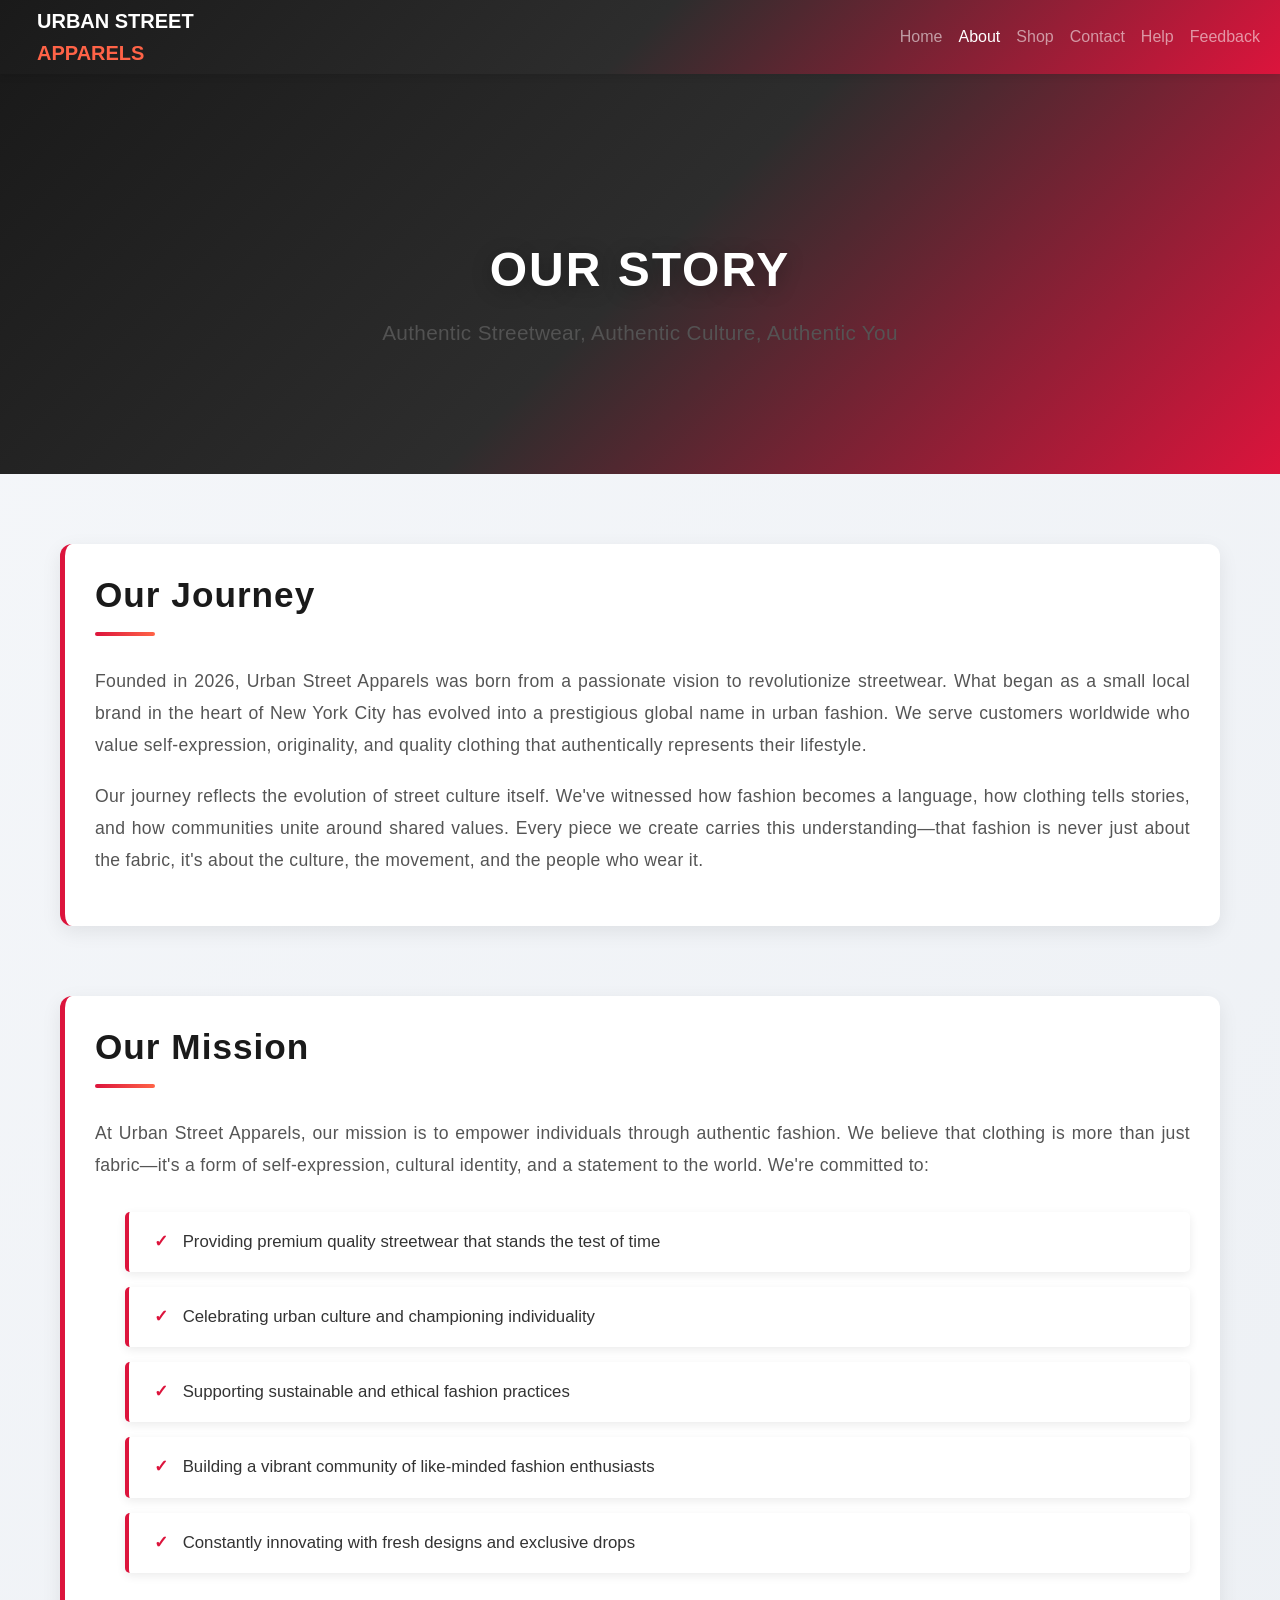
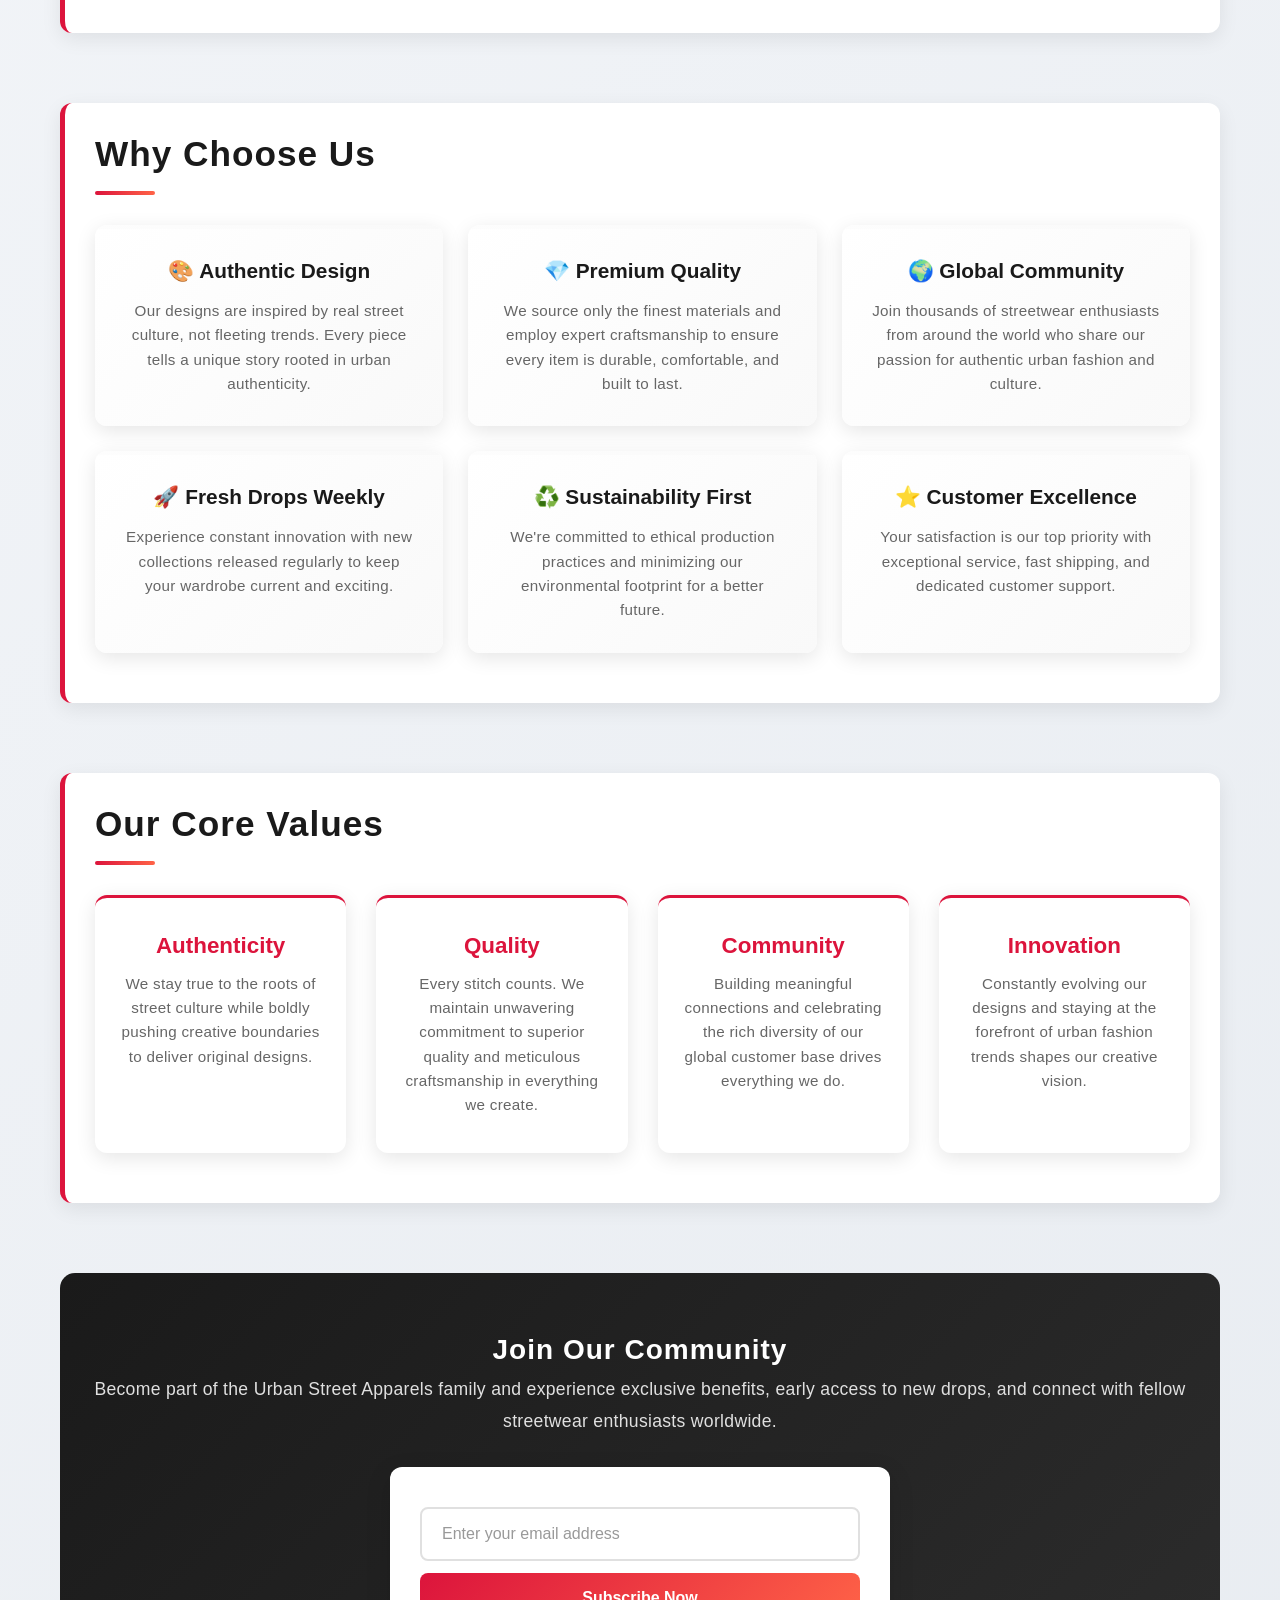
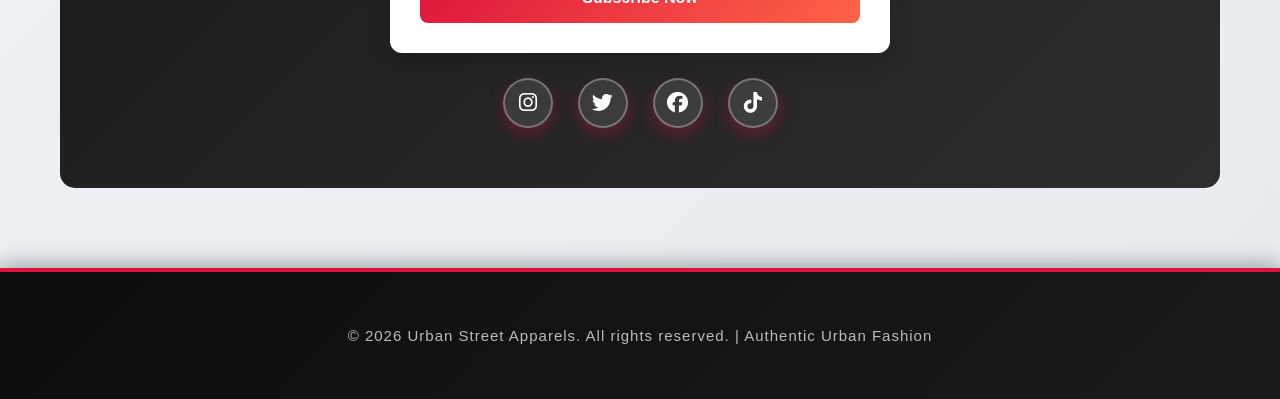
==== commit 871578d9: "Update website content" ====
--- a/about.html
+++ b/about.html
@@ -4,6 +4,8 @@
     <meta charset="UTF-8">
     <meta name="viewport" content="width=device-width, initial-scale=1.0">
     <title>About Urban Street Apparels | Our Story & Mission</title>
+    <!-- Bootstrap 5 CSS -->
+    <link href="https://cdn.jsdelivr.net/npm/bootstrap@5.3.0/dist/css/bootstrap.min.css" rel="stylesheet">
     <link rel="stylesheet" href="style.css">
     <link rel="stylesheet" href="https://cdnjs.cloudflare.com/ajax/libs/font-awesome/6.4.0/css/all.min.css">
     <link href="https://fonts.googleapis.com/css2?family=Poppins:wght@300;400;600;700;800;900&display=swap" rel="stylesheet">
@@ -308,33 +310,26 @@
     </style>
   </head>
   <body>
-    <h1 class="logo">URBAN STREET APPARELS</h1>
-
-    <nav class="navbar">
-      <button class="hamburger" id="hamburger" aria-label="Toggle menu">
-        <i class="fas fa-bars"></i>
-      </button>
-      <div class="nav-links" id="navLinks">
-        <a href="index.html">Home</a>
-        <a href="about.html">About</a>
-        <a href="shop.html">Shop</a>
-        <a href="contact.html">Contact</a>
-        <a href="faq.html">Help</a>
-        <a href="feedback.html">Feedback</a>
+    <nav class="navbar navbar-expand-lg navbar-dark sticky-top" style="background: linear-gradient(135deg, #1a1a1a 0%, #2d2d2d 50%, #dc143c 100%);">
+      <div class="container-fluid">
+        <a class="navbar-brand fw-bold fs-5" href="index.html">
+          <span style="color: white;">URBAN STREET</span><br><span style="color: #ff6347;">APPARELS</span>
+        </a>
+        <button class="navbar-toggler" type="button" data-bs-toggle="collapse" data-bs-target="#navbarNav" aria-controls="navbarNav" aria-expanded="false" aria-label="Toggle navigation">
+          <span class="navbar-toggler-icon"></span>
+        </button>
+        <div class="collapse navbar-collapse" id="navbarNav">
+          <ul class="navbar-nav ms-auto">
+            <li class="nav-item"><a class="nav-link" href="index.html">Home</a></li>
+            <li class="nav-item"><a class="nav-link active" href="about.html">About</a></li>
+            <li class="nav-item"><a class="nav-link" href="shop.html">Shop</a></li>
+            <li class="nav-item"><a class="nav-link" href="contact.html">Contact</a></li>
+            <li class="nav-item"><a class="nav-link" href="faq.html">Help</a></li>
+            <li class="nav-item"><a class="nav-link" href="feedback.html">Feedback</a></li>
+          </ul>
+        </div>
       </div>
     </nav>
-    <script>
-      const hamburger = document.getElementById('hamburger');
-      const navLinks = document.getElementById('navLinks');
-      hamburger.addEventListener('click', function() {
-        navLinks.classList.toggle('active');
-      });
-      document.querySelectorAll('.nav-links a').forEach(link => {
-        link.addEventListener('click', function() {
-          navLinks.classList.remove('active');
-        });
-      });
-    </script>
 
     <div class="about-hero">
       <div>
@@ -450,5 +445,6 @@
     <footer>
       <p>&copy; 2026 Urban Street Apparels. All rights reserved. | Authentic Urban Fashion</p>
     </footer>
-  </body>
+  <!-- Bootstrap JS -->
+  <script src="https://cdn.jsdelivr.net/npm/bootstrap@5.3.0/dist/js/bootstrap.bundle.min.js"></script>
 </html>
--- a/style.css
+++ b/style.css
@@ -868,7 +868,7 @@
     }
 }
 
-
+.product-image-box {
     font-size: 16px;
     letter-spacing: 1.5px;
     position: relative;
